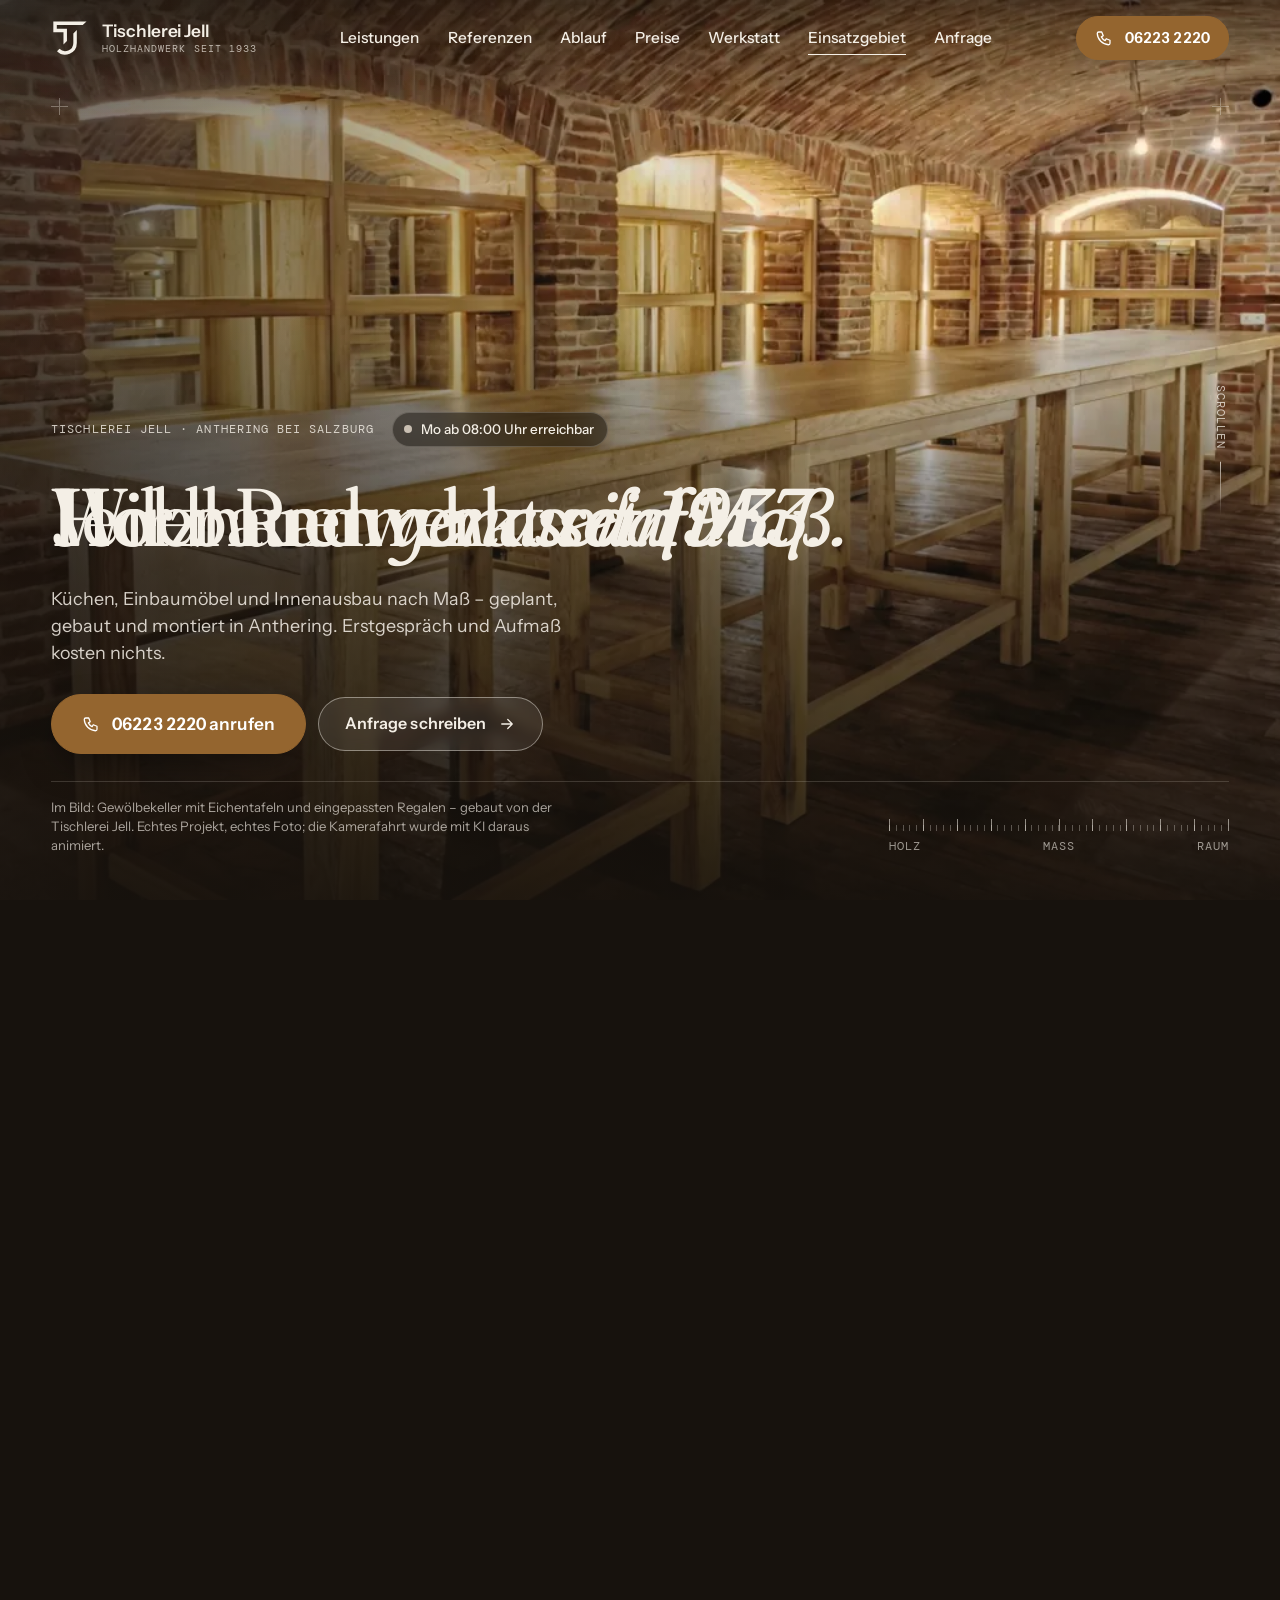
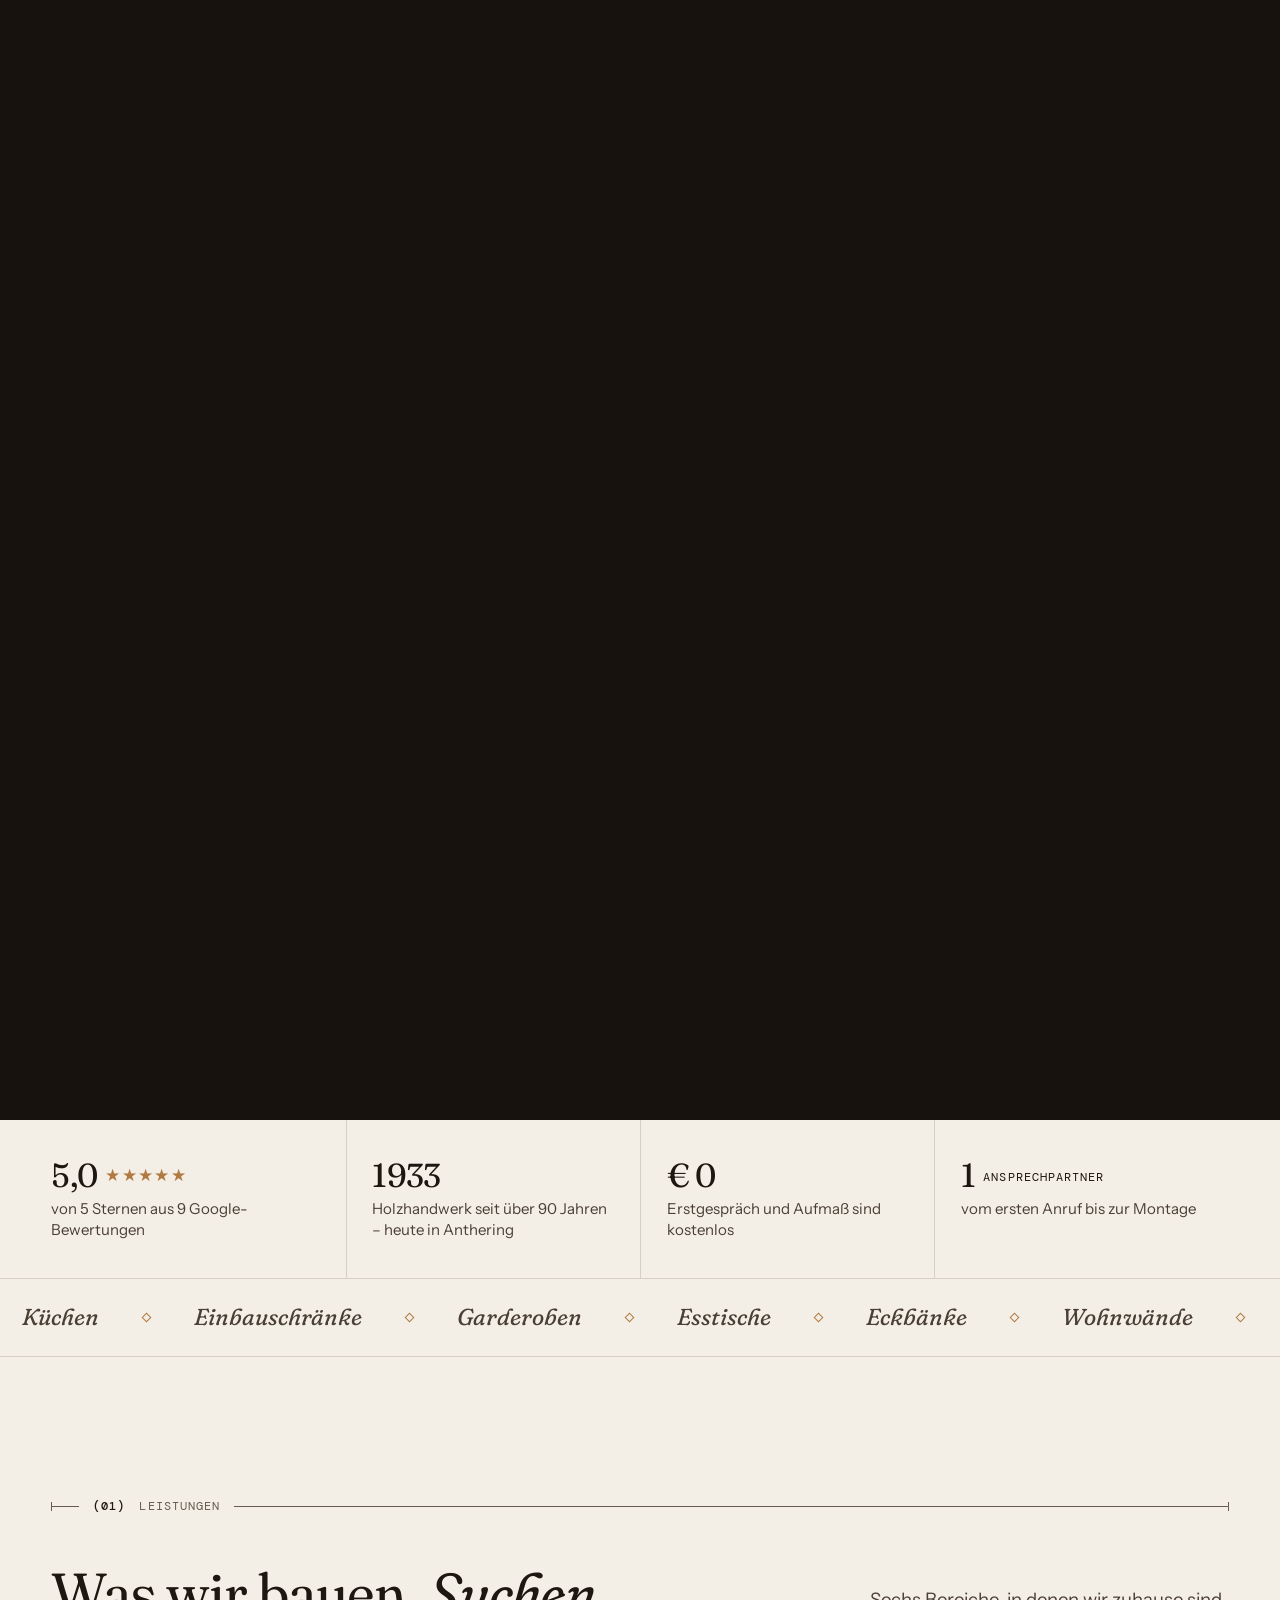
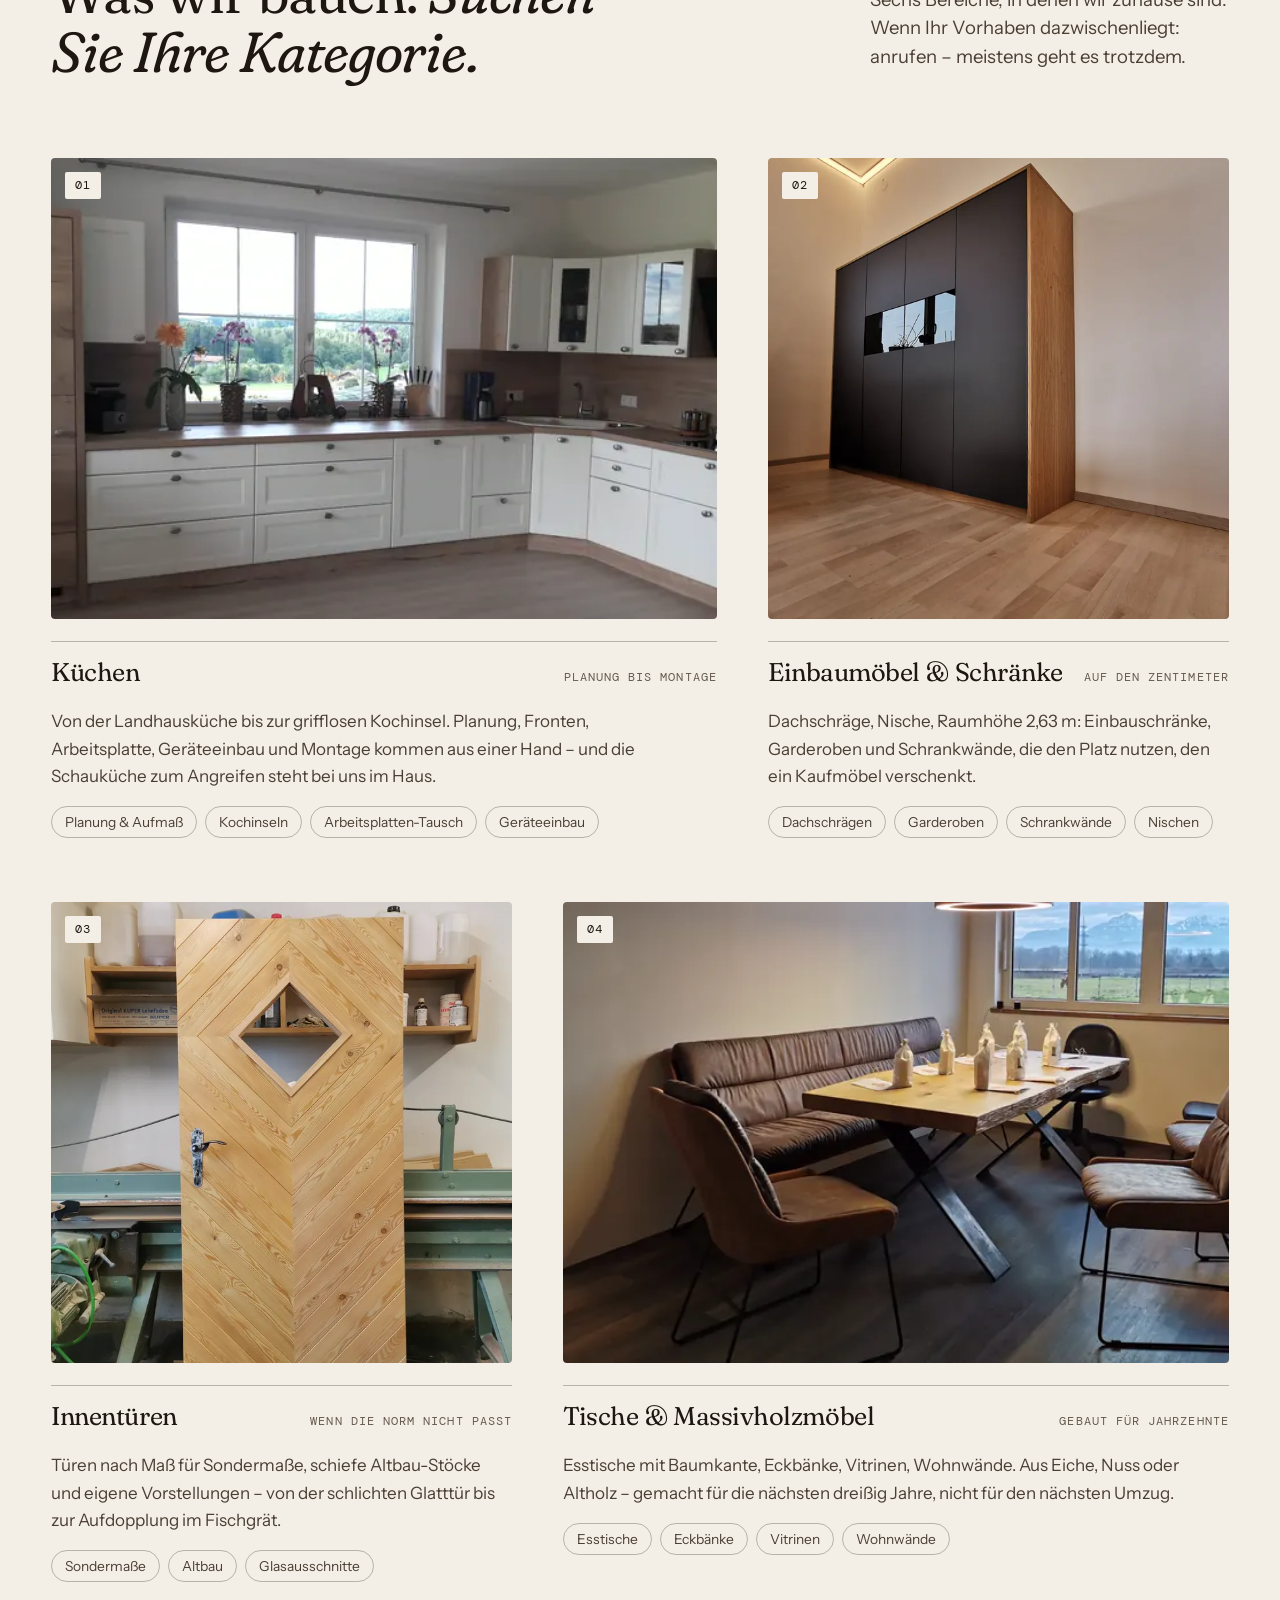
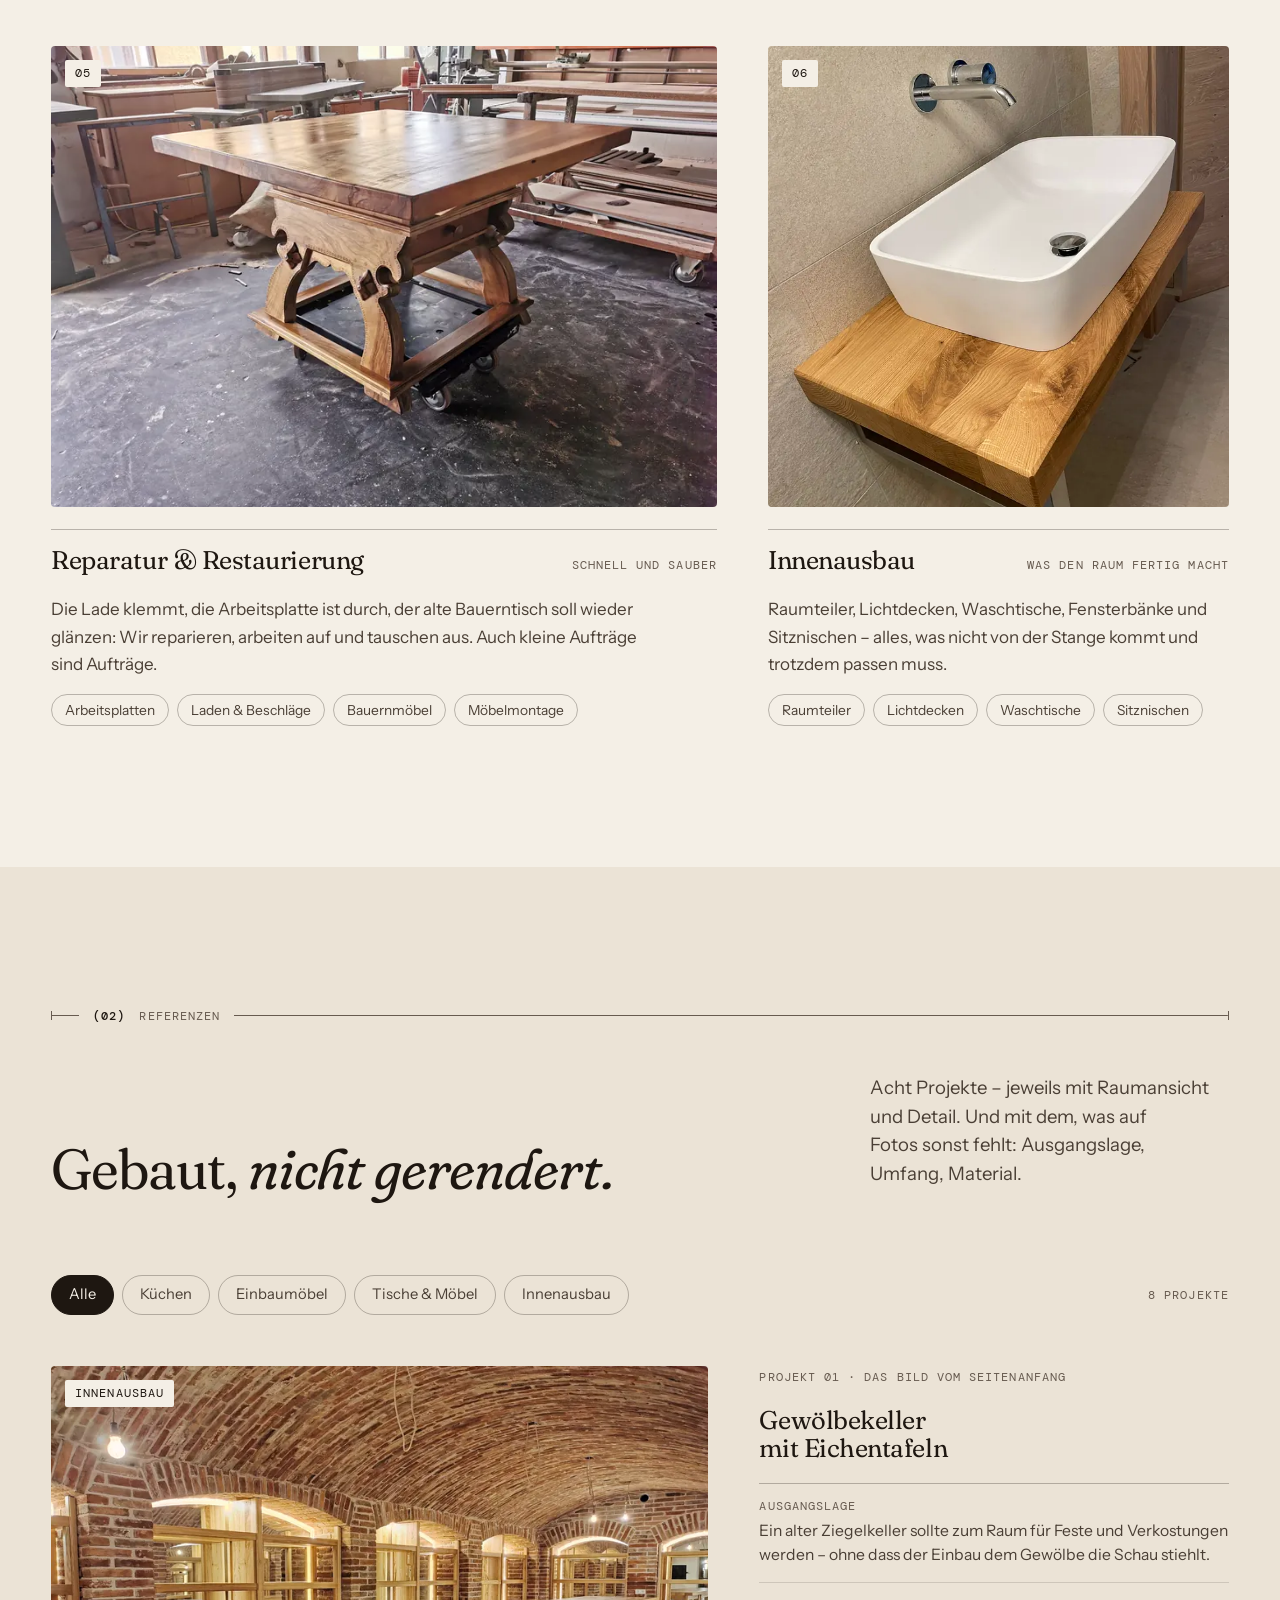
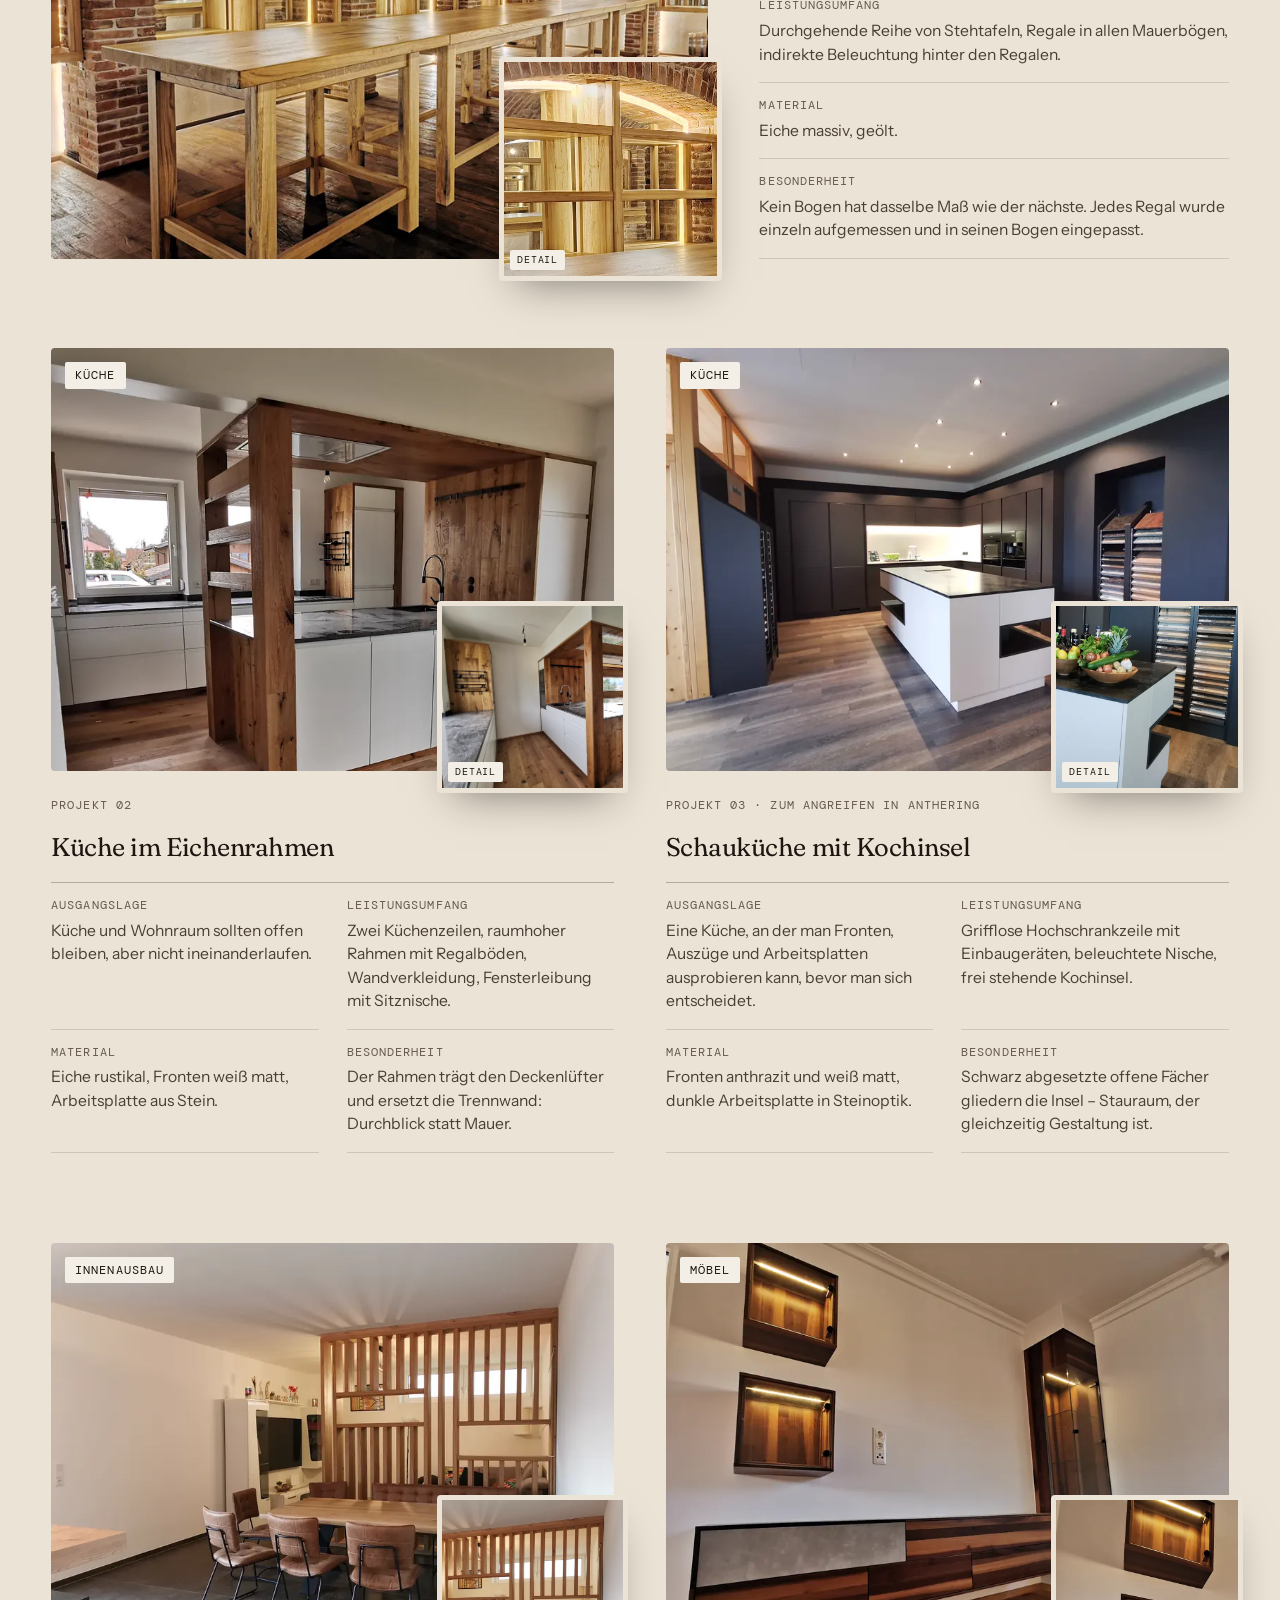
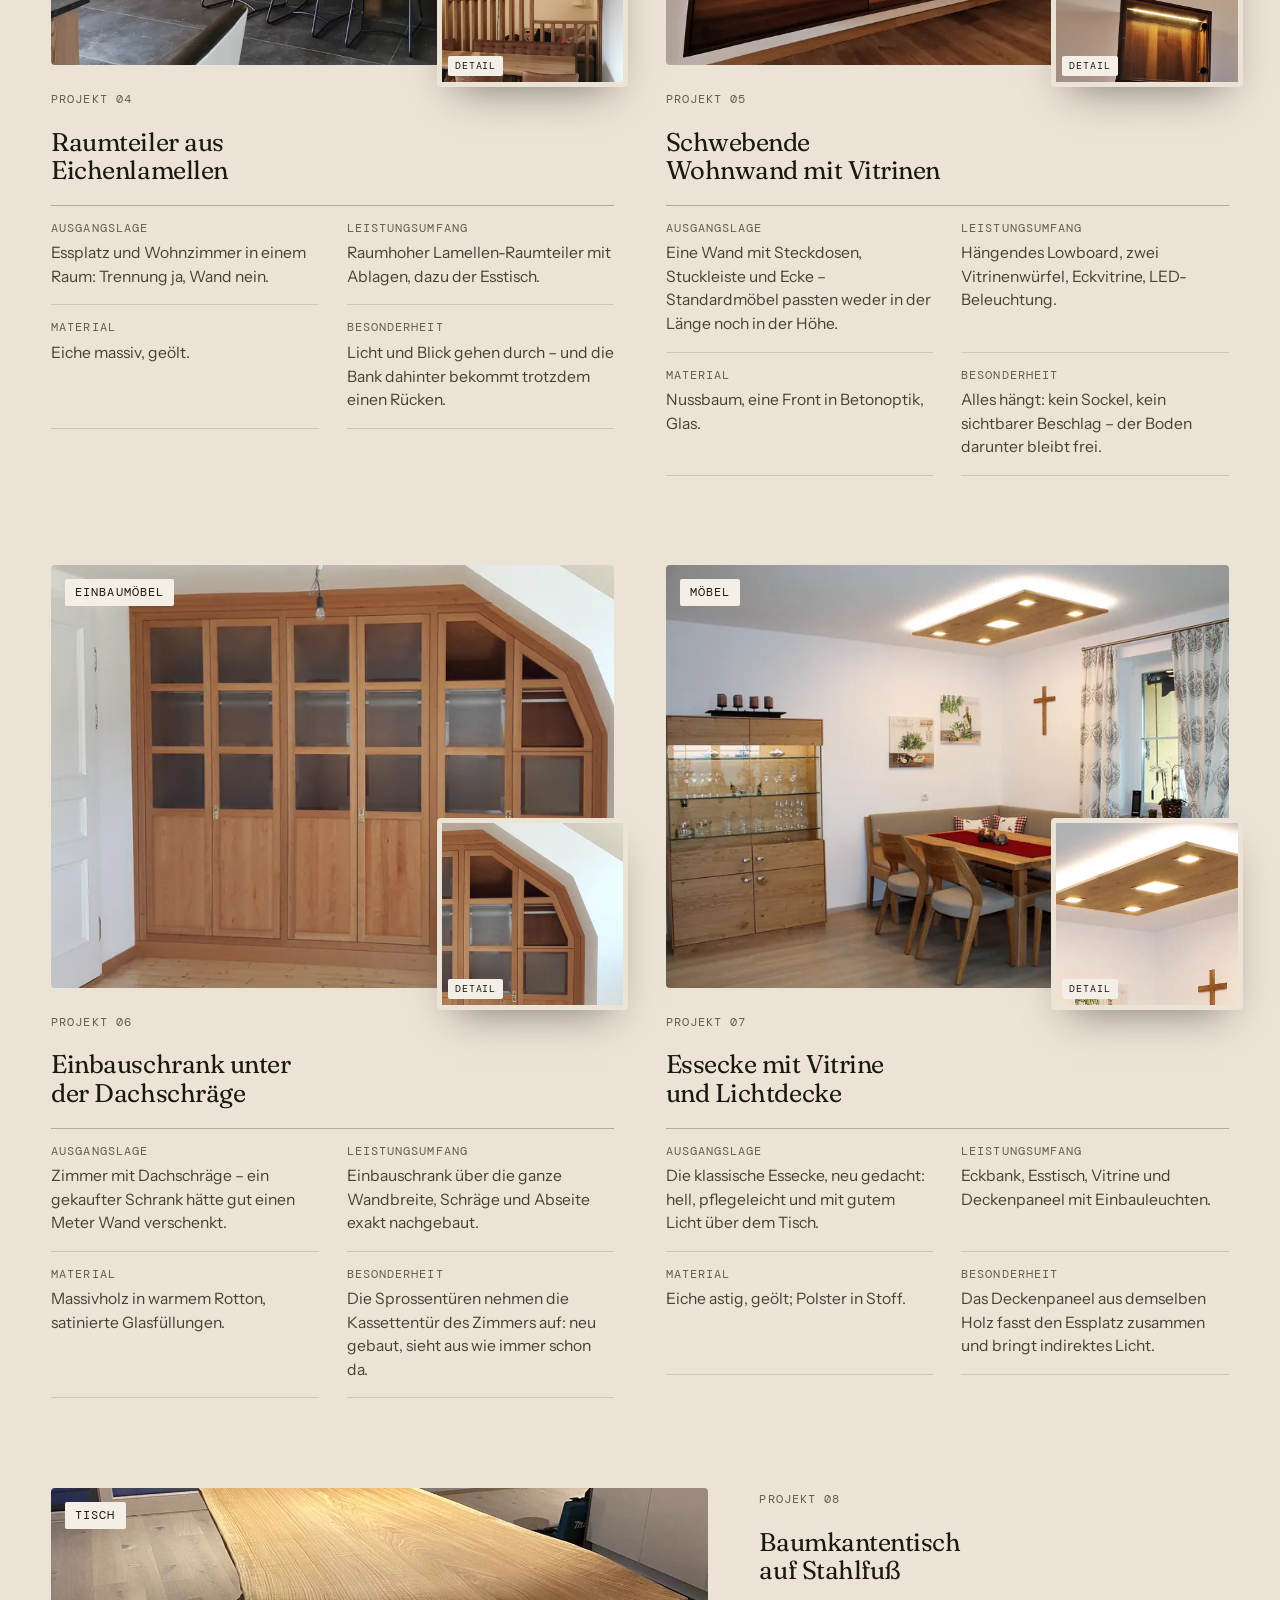
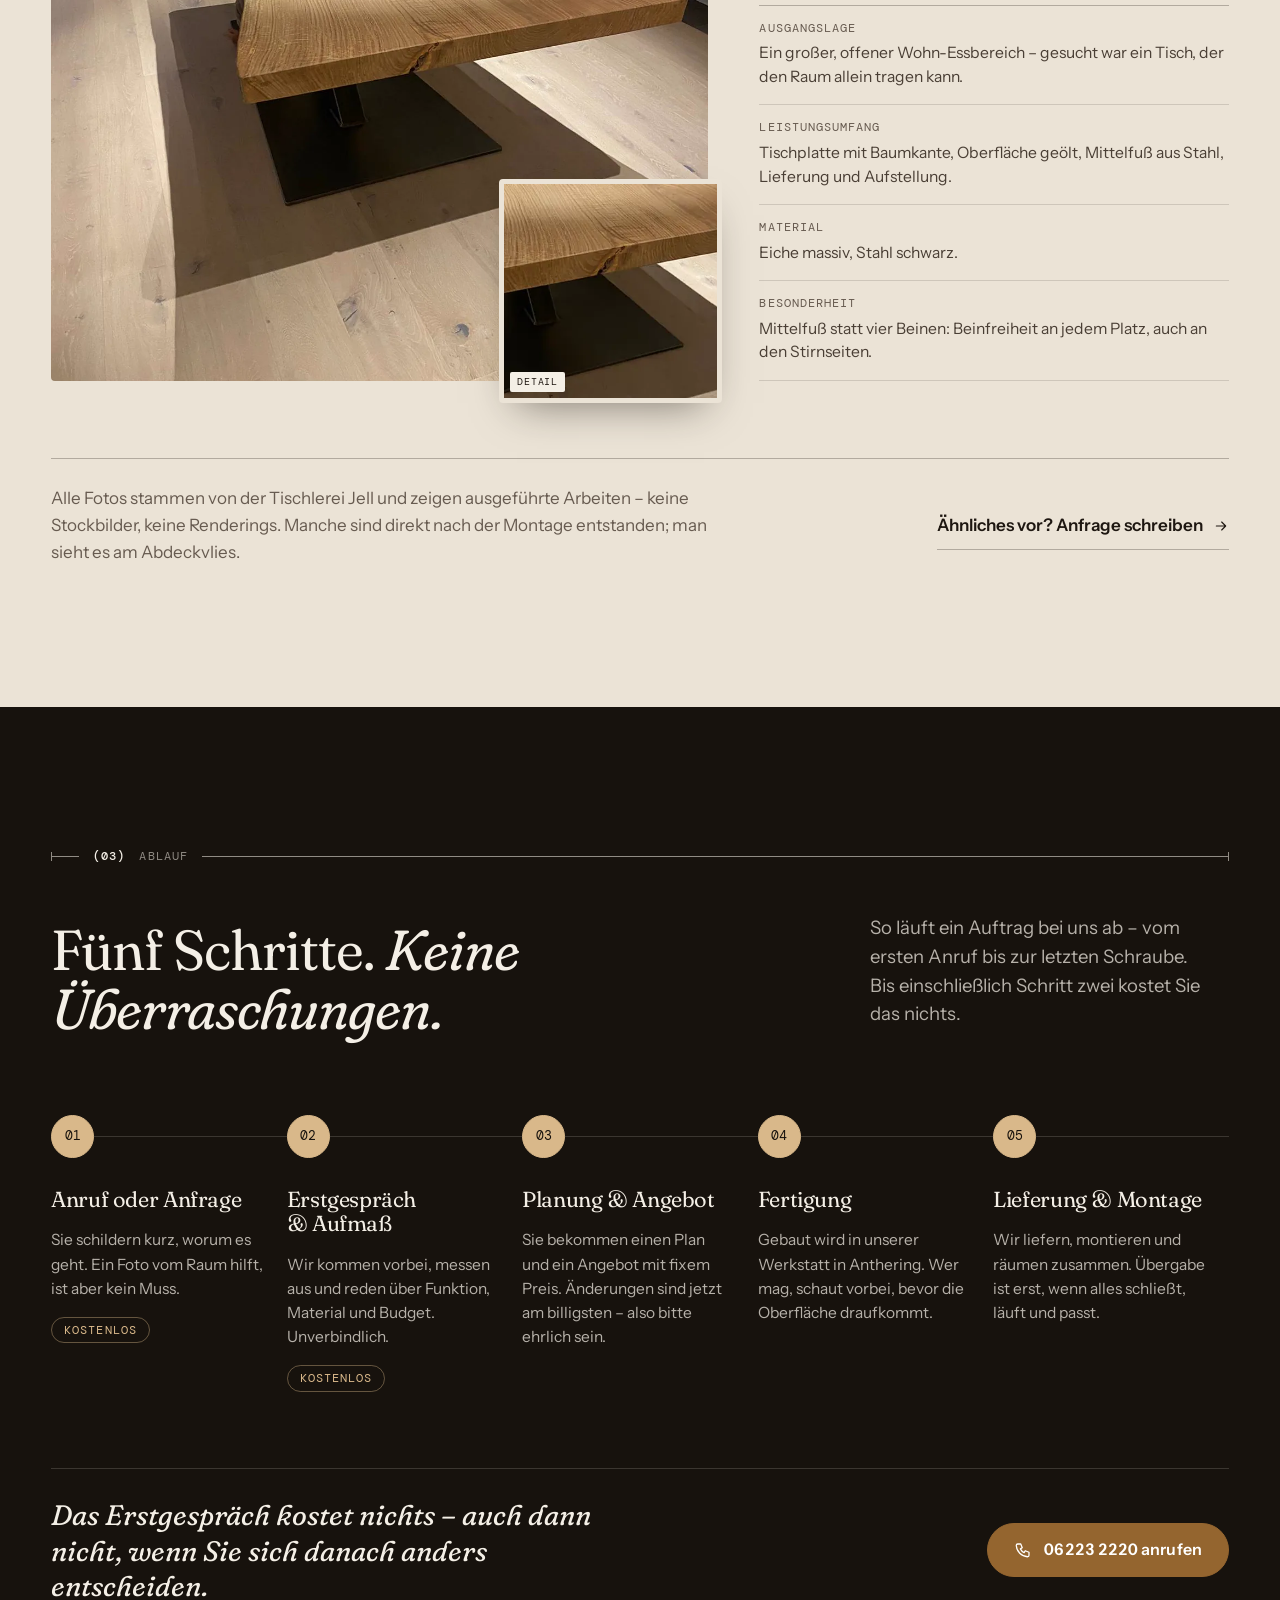
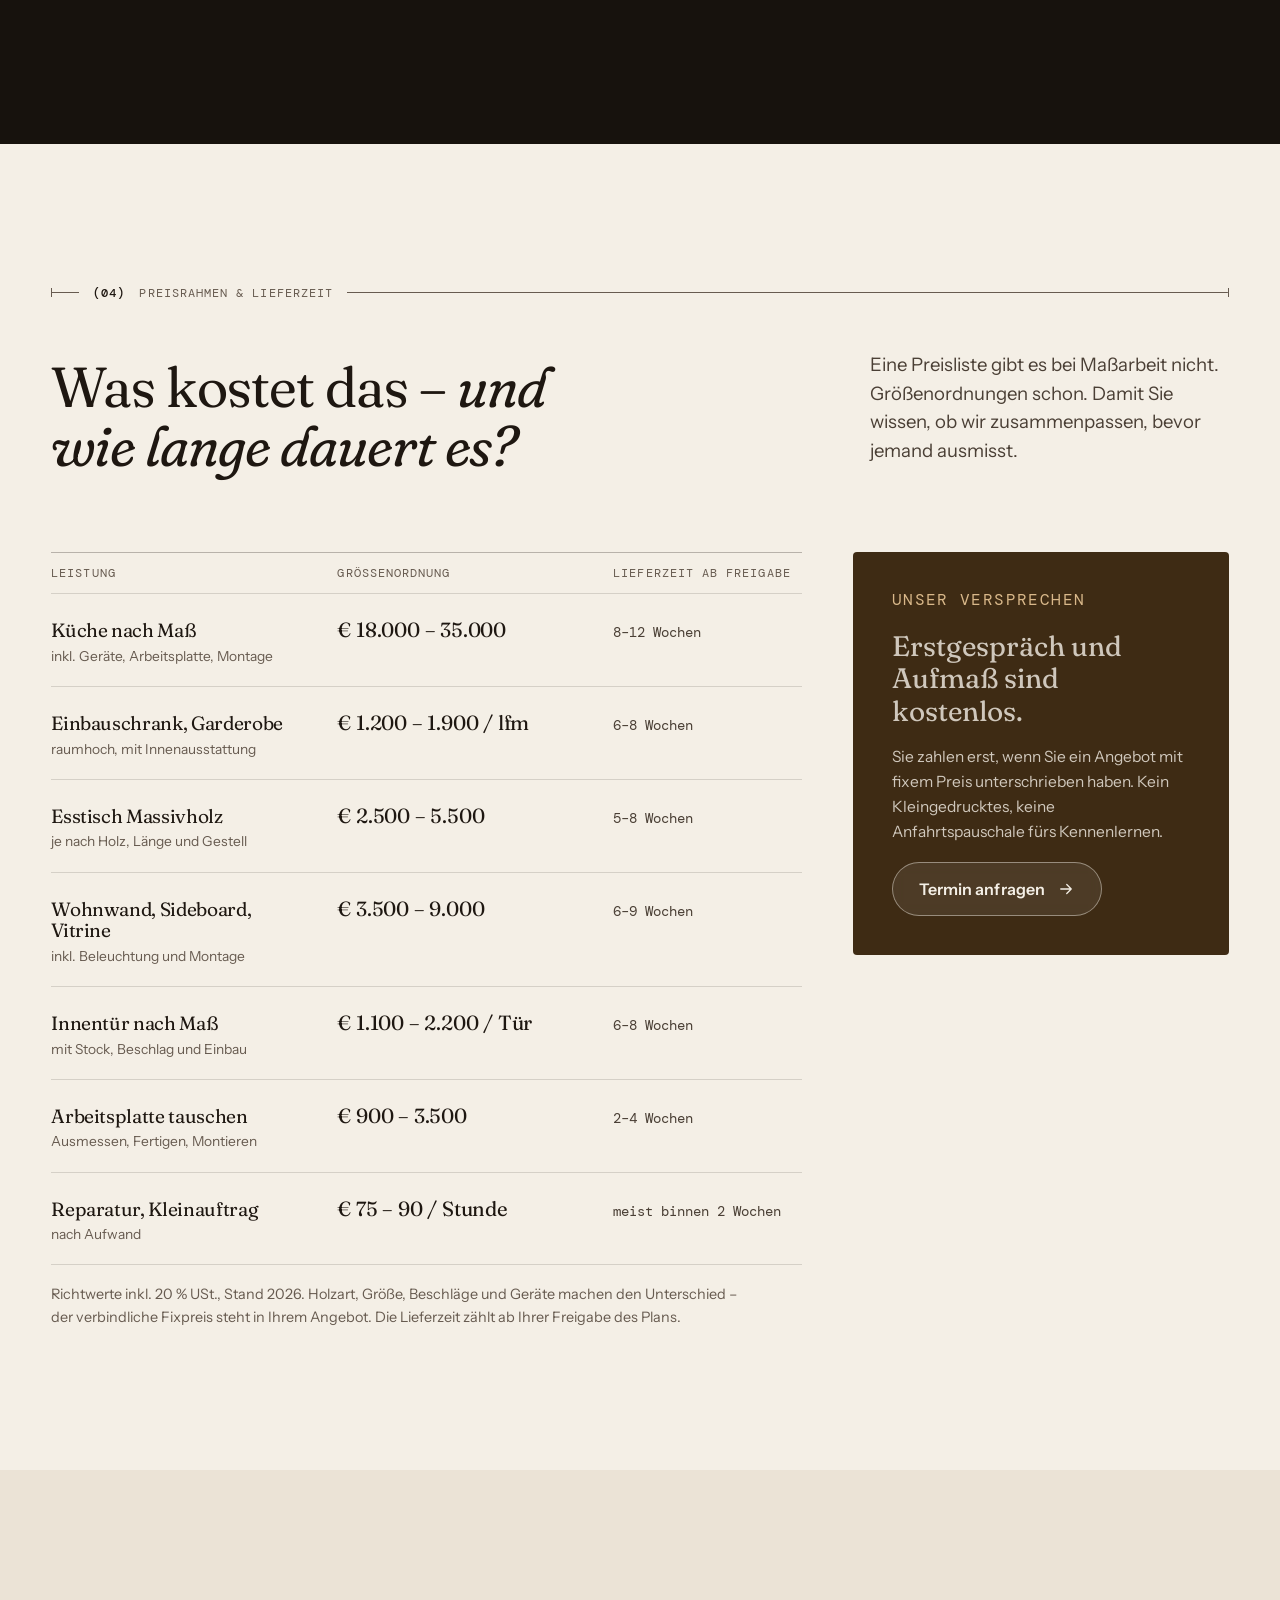
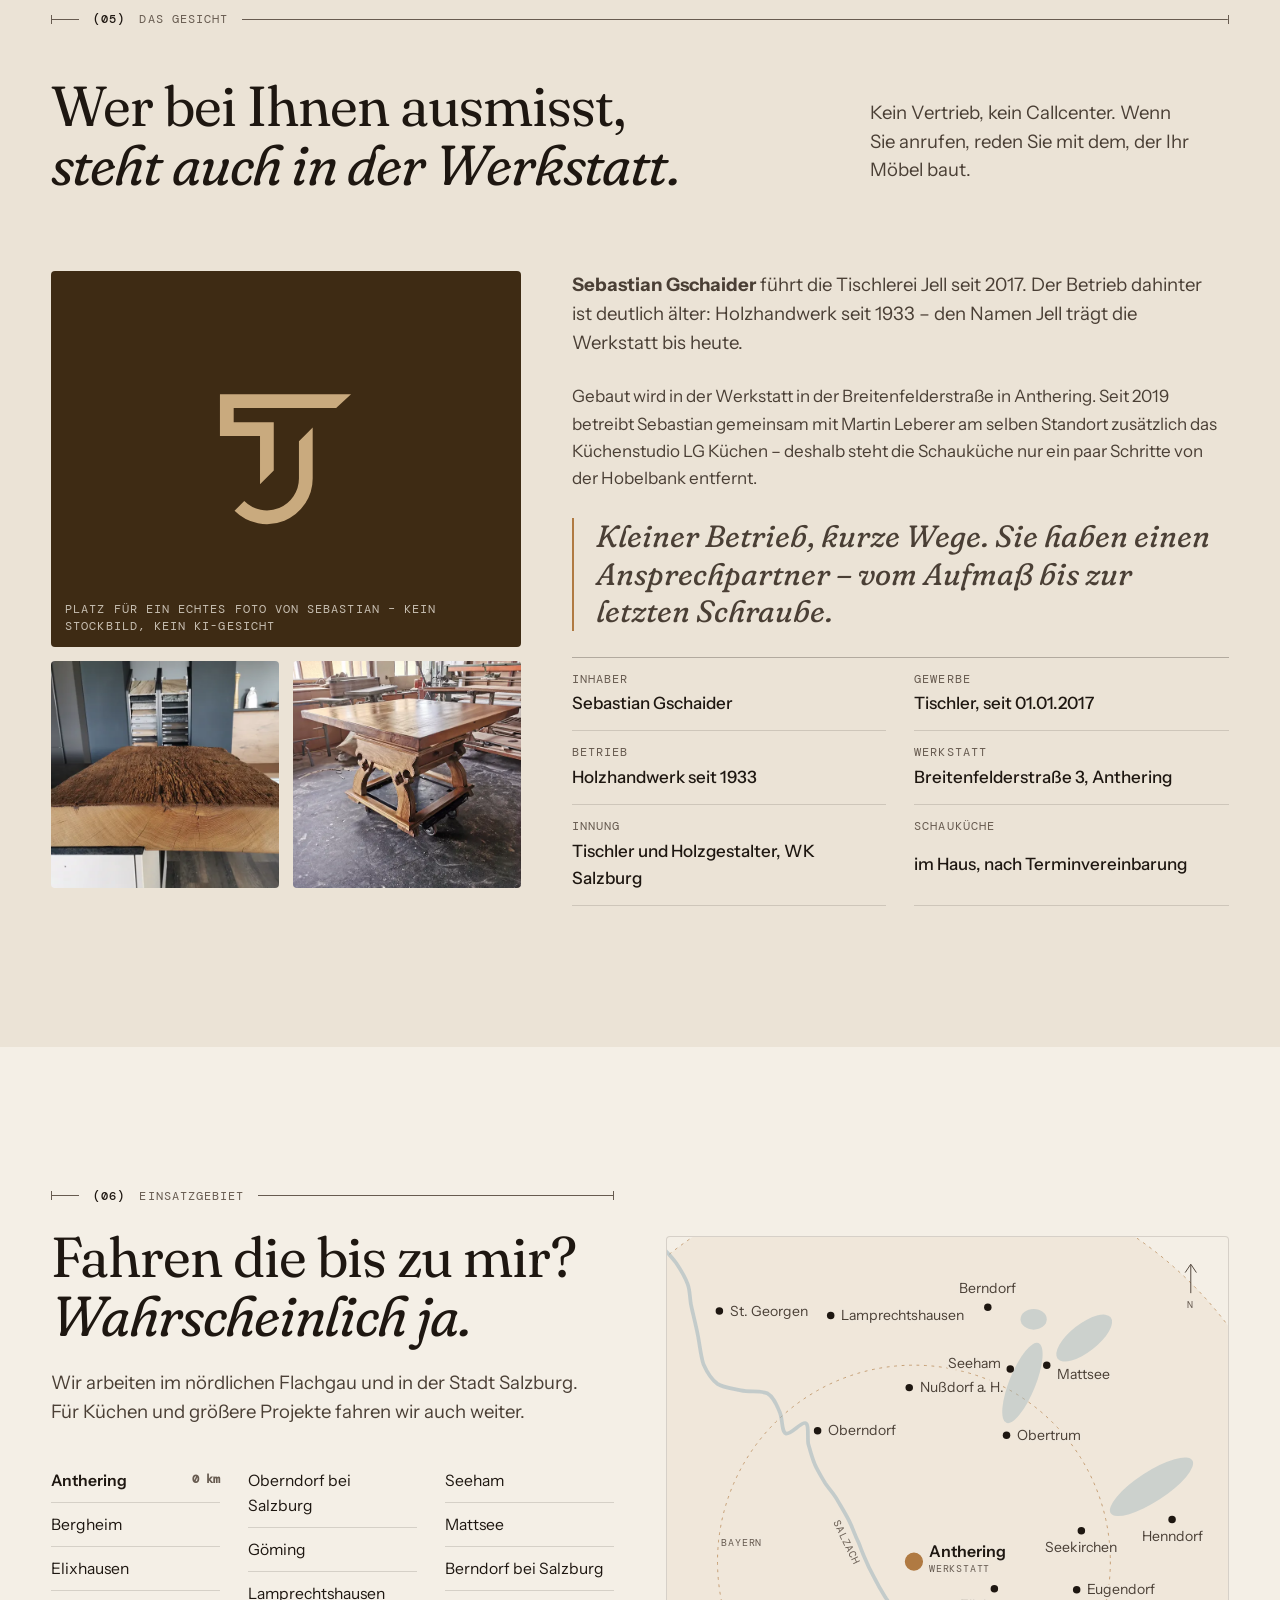
==== index.html @ 91d44cb9 "Tischlerei Jell: Website-Vorschau Statische Seite mit scroll-gesteuerter Kamerafahrt im Hero (Canvas" ====
<!DOCTYPE html>
<html lang="de-AT">
<head>
  <meta charset="UTF-8" />
  <meta name="viewport" content="width=device-width, initial-scale=1.0, viewport-fit=cover" />
  <title>Tischlerei Jell Anthering · Küchen, Einbaumöbel, Innenausbau</title>
  <meta name="description" content="Tischlerei Jell in Anthering bei Salzburg: Küchen, Einbaumöbel, Innentüren und Innenausbau nach Maß. Holzhandwerk seit 1933. Tel. 06223 2220." />
  <meta name="theme-color" content="#17120D" />
  <!-- Vorschau: fuer Suchmaschinen gesperrt. Zum Livegang diese Zeile entfernen. -->
  <meta name="robots" content="noindex, nofollow" />
  <meta name="format-detection" content="telephone=no" />
  <meta property="og:type" content="website" />
  <meta property="og:locale" content="de_AT" />
  <meta property="og:title" content="Tischlerei Jell · Holzhandwerk seit 1933" />
  <meta property="og:description" content="Küchen, Einbaumöbel und Innenausbau nach Maß – geplant, gebaut und montiert in Anthering bei Salzburg." />
  <meta property="og:image" content="assets/img/hero-keller.webp" />
  <link rel="icon" type="image/svg+xml" href="assets/logo/tj-mark.svg" />
  <link rel="icon" type="image/png" sizes="64x64" href="assets/logo/favicon-64.png" />

  <!-- Schriften lokal eingebunden – keine Anfragen an Dritte -->
  <link rel="preload" href="assets/fonts/fraunces-latin-full-normal.woff2" as="font" type="font/woff2" crossorigin />
  <link rel="preload" href="assets/fonts/instrument-sans-latin-wght-normal.woff2" as="font" type="font/woff2" crossorigin />
  <link rel="stylesheet" href="assets/css/fonts.css" />
  <link rel="preload" as="image" href="assets/img/hero-keller-portrait.webp" media="(max-width: 820px) and (orientation: portrait)" />
  <link rel="preload" as="image" href="assets/img/hero-keller.webp" imagesrcset="assets/img/hero-keller-sm.webp 960w, assets/img/hero-keller.webp 1920w" imagesizes="100vw" media="(min-width: 821px), (orientation: landscape)" />
  <link rel="stylesheet" href="assets/css/styles.css" />
  <script>document.documentElement.className += " js";</script>

  <script type="application/ld+json">
  {
    "@context": "https://schema.org",
    "@type": "HomeAndConstructionBusiness",
    "additionalType": "https://www.wikidata.org/wiki/Q208479",
    "name": "Tischlerei Jell – Sebastian Gschaider",
    "slogan": "Holzhandwerk seit 1933",
    "description": "Bau- und Möbeltischlerei in Anthering bei Salzburg: Küchen, Einbaumöbel, Innentüren, Massivholztische, Innenausbau, Reparatur und Restaurierung.",
    "image": "assets/img/hero-keller.webp",
    "logo": "assets/logo/tj-logo-full.png",
    "telephone": "+4362232220",
    "email": "gschaider.sebastian@gmx.at",
    "vatID": "ATU71683234",
    "foundingDate": "1933",
    "priceRange": "€€–€€€",
    "address": {
      "@type": "PostalAddress",
      "streetAddress": "Breitenfelderstraße 3",
      "postalCode": "5102",
      "addressLocality": "Anthering",
      "addressRegion": "Salzburg",
      "addressCountry": "AT"
    },
    "geo": { "@type": "GeoCoordinates", "latitude": 47.8792964, "longitude": 13.00876 },
    "openingHoursSpecification": [
      { "@type": "OpeningHoursSpecification", "dayOfWeek": ["Monday", "Tuesday", "Wednesday", "Thursday"], "opens": "08:00", "closes": "12:00" },
      { "@type": "OpeningHoursSpecification", "dayOfWeek": ["Monday", "Tuesday", "Wednesday", "Thursday"], "opens": "13:00", "closes": "17:00" },
      { "@type": "OpeningHoursSpecification", "dayOfWeek": "Friday", "opens": "08:00", "closes": "12:00" }
    ],
    "areaServed": ["Anthering", "Bergheim", "Elixhausen", "Hallwang", "Salzburg", "Nußdorf am Haunsberg", "Oberndorf bei Salzburg", "Göming", "Lamprechtshausen", "Bürmoos", "St. Georgen bei Salzburg", "Obertrum am See", "Seeham", "Mattsee", "Berndorf bei Salzburg", "Seekirchen am Wallersee", "Eugendorf", "Henndorf am Wallersee", "Wals-Siezenheim"],
    "hasMap": "https://www.google.com/maps/search/?api=1&query=Tischlerei+Jell+Breitenfelderstra%C3%9Fe+3+5102+Anthering"
  }
  </script>
</head>
<body>
  <a class="skip" href="#leistungen">Zum Inhalt springen</a>

  <!-- Icon-Sprite -->
  <svg width="0" height="0" style="position:absolute" aria-hidden="true" focusable="false">
    <symbol id="i-phone" viewBox="0 0 24 24" fill="none" stroke="currentColor" stroke-width="1.7" stroke-linecap="round" stroke-linejoin="round"><path d="M5 4h4l2 5-2.5 1.5a11 11 0 0 0 5 5L15 13l5 2v4a2 2 0 0 1-2 2A16 16 0 0 1 3 6a2 2 0 0 1 2-2Z"/></symbol>
    <symbol id="i-arrow" viewBox="0 0 24 24" fill="none" stroke="currentColor" stroke-width="1.7" stroke-linecap="round" stroke-linejoin="round"><path d="M5 12h14M13 6l6 6-6 6"/></symbol>
    <symbol id="i-mail" viewBox="0 0 24 24" fill="none" stroke="currentColor" stroke-width="1.7" stroke-linecap="round" stroke-linejoin="round"><rect x="3" y="5" width="18" height="14" rx="2"/><path d="m3 7 9 6 9-6"/></symbol>
    <symbol id="i-upload" viewBox="0 0 24 24" fill="none" stroke="currentColor" stroke-width="1.6" stroke-linecap="round" stroke-linejoin="round"><rect x="3" y="4" width="18" height="16" rx="2"/><circle cx="8.5" cy="9.5" r="1.6"/><path d="m21 15-4.5-4.5L7 20"/></symbol>
    <symbol id="i-pin" viewBox="0 0 24 24" fill="none" stroke="currentColor" stroke-width="1.7" stroke-linecap="round" stroke-linejoin="round"><path d="M12 21s7-6.2 7-11a7 7 0 1 0-14 0c0 4.800 7 11 7 11Z"/><circle cx="12" cy="10" r="2.5"/></symbol>
    <symbol id="tj" viewBox="0 0 524 524"><path d="M32 36H490L438 84H80V134H220V302L172 350V182H32Z"/><path d="M356 152V330A160 160 0 0 1 83 443L117 409A112 112 0 0 0 308 330V200Z"/></symbol>
  </svg>

  <!-- ========== Navigation + Sofortkontakt ========== -->
  <header class="nav" id="top">
    <div class="wrap nav__in">
      <a class="brand" href="#hero" aria-label="Tischlerei Jell – zum Seitenanfang">
        <svg aria-hidden="true"><use href="#tj" /></svg>
        <span class="brand__txt">
          <span class="brand__name">Tischlerei Jell</span>
          <span class="brand__tag">Holzhandwerk seit 1933</span>
        </span>
      </a>
      <nav class="nav__links" id="hauptmenue" aria-label="Hauptmenü">
        <a href="#leistungen">Leistungen</a>
        <a href="#referenzen">Referenzen</a>
        <a href="#ablauf">Ablauf</a>
        <a href="#preise">Preise</a>
        <a href="#werkstatt">Werkstatt</a>
        <a href="#gebiet">Einsatzgebiet</a>
        <a href="#anfrage">Anfrage</a>
      </nav>
      <div class="nav__cta">
        <a class="btn btn--call btn--sm" href="tel:+4362232220" aria-label="Tischlerei Jell anrufen: 06223 2220">
          <svg aria-hidden="true"><use href="#i-phone" /></svg><span class="num">06223 2220</span>
        </a>
        <button class="nav__toggle" type="button" aria-expanded="false" aria-controls="hauptmenue" aria-label="Menü öffnen"><span></span></button>
      </div>
    </div>
  </header>

  <main>
    <!-- ========== HERO · die Kamerafahrt (Scroll-Scrub) ========== -->
    <section class="hero" id="hero" aria-label="Tischlerei Jell – Holzhandwerk seit 1933">
      <div class="hero__sticky">
        <picture>
          <source media="(max-width: 820px) and (orientation: portrait)" srcset="assets/img/hero-keller-portrait.webp" width="800" height="900" />
          <img class="hero__poster" src="assets/img/hero-keller.webp" srcset="assets/img/hero-keller-sm.webp 960w, assets/img/hero-keller.webp 1920w" sizes="100vw" width="1920" height="1080" alt="Gewölbekeller aus Ziegel mit langen Eichentafeln und beleuchteten, in die Mauerbögen eingepassten Regalen – ein Projekt der Tischlerei Jell" fetchpriority="high" />
        </picture>
        <canvas aria-hidden="true"></canvas>
        <div class="hero__shade"></div>
        <div class="hero__grid" aria-hidden="true"><i></i><i></i></div>

        <div class="hero__body wrap">
          <div class="hero__eyebrow">
            <span class="mono">Tischlerei Jell · Anthering bei Salzburg</span>
            <span class="status" data-status><i></i><span data-status-text>Mo–Do 8–12 · 13–17 Uhr, Fr 8–12 Uhr</span></span>
          </div>

          <div class="hero__lines">
            <h1 class="reveal-line" data-in="0" data-out="0.31"><span class="vh">Tischlerei Jell in Anthering bei Salzburg: </span>Holzhandwerk <em>seit 1933.</em></h1>
            <p class="display reveal-line" data-in="0.33" data-out="0.65">Jeder Raum hat <em>sein Maß.</em></p>
            <p class="display reveal-line" data-in="0.67" data-out="1">Wir bauen <em>genau dafür.</em></p>
          </div>

          <p class="hero__sub">Küchen, Einbaumöbel und Innenausbau nach Maß – geplant, gebaut und montiert in Anthering. Erstgespräch und Aufmaß kosten nichts.</p>

          <!-- 1 · Sofortkontakt: ohne Scrollen sichtbar, am Handy ein Tipp -->
          <div class="hero__cta">
            <a class="btn btn--call" href="tel:+4362232220">
              <svg aria-hidden="true"><use href="#i-phone" /></svg><span><span class="num">06223 2220</span> anrufen</span>
            </a>
            <a class="btn btn--ghost-light" href="#anfrage">Anfrage schreiben <svg aria-hidden="true"><use href="#i-arrow" /></svg></a>
          </div>

          <div class="hero__foot">
            <p class="hero__caption">Im Bild: Gewölbekeller mit Eichentafeln und eingepassten Regalen – gebaut von der Tischlerei Jell. Echtes Projekt, echtes Foto; die Kamerafahrt wurde mit KI daraus animiert.</p>
            <div class="ruler" aria-hidden="true">
              <div class="ruler__bar"><div class="ruler__fill" data-ruler-fill></div></div>
              <div class="ruler__lab mono"><span>Holz</span><span>Maß</span><span>Raum</span></div>
            </div>
          </div>
        </div>
        <div class="scroll-hint mono" aria-hidden="true">Scrollen</div>
      </div>
    </section>

    <!-- ========== Vertrauensleiste ========== -->
    <section class="trust" aria-label="Auf einen Blick">
      <div class="wrap trust__in">
        <div class="trust__item reveal">
          <div class="trust__big">5,0 <span class="stars" aria-hidden="true">★★★★★</span></div>
          <p>von 5 Sternen aus 9&nbsp;Google-Bewertungen</p>
        </div>
        <div class="trust__item reveal" style="--d:.08s">
          <div class="trust__big">1933</div>
          <p>Holzhandwerk seit über 90&nbsp;Jahren – heute in Anthering</p>
        </div>
        <div class="trust__item reveal" style="--d:.16s">
          <div class="trust__big">€ 0</div>
          <p>Erstgespräch und Aufmaß sind kostenlos</p>
        </div>
        <div class="trust__item reveal" style="--d:.24s">
          <div class="trust__big">1 <span class="mono" style="transform:translateY(-.5em)">Ansprechpartner</span></div>
          <p>vom ersten Anruf bis zur Montage</p>
        </div>
      </div>
    </section>

    <div class="marquee" aria-label="Was wir bauen">
      <div class="marquee__track">
        <span>Küchen</span><span>Einbauschränke</span><span>Garderoben</span><span>Esstische</span><span>Eckbänke</span><span>Wohnwände</span><span>Vitrinen</span><span>Innentüren</span><span>Raumteiler</span><span>Waschtische</span><span>Lichtdecken</span><span>Arbeitsplatten</span><span>Restaurierung</span>
      </div>
    </div>

    <!-- ========== 2 · LEISTUNGEN ========== -->
    <section class="sec" id="leistungen">
      <div class="wrap">
        <header class="sec-head">
          <p class="dim mono"><b>(01)</b> Leistungen</p>
          <h2 class="reveal">Was wir bauen. <em>Suchen Sie Ihre Kategorie.</em></h2>
          <p class="lead reveal" style="--d:.1s">Sechs Bereiche, in denen wir zuhause sind. Wenn Ihr Vorhaben dazwischenliegt: anrufen – meistens geht es trotzdem.</p>
        </header>

        <div class="svc-grid">
          <article class="svc svc--wide reveal">
            <div class="svc__img">
              <img src="assets/img/leistung-kueche-sm.webp" srcset="assets/img/leistung-kueche-sm.webp 760w, assets/img/leistung-kueche.webp 1400w" sizes="(max-width: 900px) 100vw, 58vw" width="1400" height="676" alt="Landhausküche in L-Form mit weißen Kassettenfronten, Eichen-Arbeitsplatte und Hochschrank in Eichendekor" loading="lazy" decoding="async" />
              <span class="svc__no mono">01</span>
            </div>
            <div class="svc__head"><h3>Küchen</h3><span class="mono muted">Planung bis Montage</span></div>
            <div class="svc__body">
              <p>Von der Landhausküche bis zur grifflosen Kochinsel. Planung, Fronten, Arbeitsplatte, Geräteeinbau und Montage kommen aus einer Hand – und die Schauküche zum Angreifen steht bei uns im Haus.</p>
              <ul class="chips"><li class="chip">Planung &amp; Aufmaß</li><li class="chip">Kochinseln</li><li class="chip">Arbeitsplatten-Tausch</li><li class="chip">Geräteeinbau</li></ul>
            </div>
          </article>

          <article class="svc reveal" style="--d:.1s">
            <div class="svc__img">
              <img src="assets/img/leistung-einbau-sm.webp" srcset="assets/img/leistung-einbau-sm.webp 700w, assets/img/leistung-einbau.webp 1200w" sizes="(max-width: 900px) 100vw, 40vw" width="1200" height="1400" alt="Raumhoher Einbauschrank mit mattschwarzen Fronten, Glasausschnitt und Seitenwange aus Eiche, darüber indirekte Deckenbeleuchtung" loading="lazy" decoding="async" />
              <span class="svc__no mono">02</span>
            </div>
            <div class="svc__head"><h3>Einbaumöbel &amp; Schränke</h3><span class="mono muted">Auf den Zentimeter</span></div>
            <div class="svc__body">
              <p>Dachschräge, Nische, Raumhöhe 2,63&nbsp;m: Einbauschränke, Garderoben und Schrankwände, die den Platz nutzen, den ein Kaufmöbel verschenkt.</p>
              <ul class="chips"><li class="chip">Dachschrägen</li><li class="chip">Garderoben</li><li class="chip">Schrankwände</li><li class="chip">Nischen</li></ul>
            </div>
          </article>

          <article class="svc reveal">
            <div class="svc__img">
              <img src="assets/img/leistung-tueren-sm.webp" srcset="assets/img/leistung-tueren-sm.webp 700w, assets/img/leistung-tueren.webp 1200w" sizes="(max-width: 900px) 100vw, 40vw" width="1200" height="1500" alt="Massivholztür mit Fischgrät-Aufdopplung und rautenförmigem Glasausschnitt, fotografiert in der Werkstatt" loading="lazy" decoding="async" />
              <span class="svc__no mono">03</span>
            </div>
            <div class="svc__head"><h3>Innentüren</h3><span class="mono muted">Wenn die Norm nicht passt</span></div>
            <div class="svc__body">
              <p>Türen nach Maß für Sondermaße, schiefe Altbau-Stöcke und eigene Vorstellungen – von der schlichten Glatttür bis zur Aufdopplung im Fischgrät.</p>
              <ul class="chips"><li class="chip">Sondermaße</li><li class="chip">Altbau</li><li class="chip">Glasausschnitte</li></ul>
            </div>
          </article>

          <article class="svc svc--wide reveal" style="--d:.1s">
            <div class="svc__img">
              <img src="assets/img/leistung-tische-sm.webp" srcset="assets/img/leistung-tische-sm.webp 760w, assets/img/leistung-tische.webp 1400w" sizes="(max-width: 900px) 100vw, 58vw" width="1400" height="740" alt="Esstisch aus massiver Eiche mit gebrochener Kante auf schwarzem Stahlkreuz, dazu Lederbank und Stühle, im Fenster die Berge" loading="lazy" decoding="async" />
              <span class="svc__no mono">04</span>
            </div>
            <div class="svc__head"><h3>Tische &amp; Massivholzmöbel</h3><span class="mono muted">Gebaut für Jahrzehnte</span></div>
            <div class="svc__body">
              <p>Esstische mit Baumkante, Eckbänke, Vitrinen, Wohnwände. Aus Eiche, Nuss oder Altholz – gemacht für die nächsten dreißig Jahre, nicht für den nächsten Umzug.</p>
              <ul class="chips"><li class="chip">Esstische</li><li class="chip">Eckbänke</li><li class="chip">Vitrinen</li><li class="chip">Wohnwände</li></ul>
            </div>
          </article>

          <article class="svc svc--wide reveal">
            <div class="svc__img">
              <img src="assets/img/leistung-reparatur-sm.webp" srcset="assets/img/leistung-reparatur-sm.webp 760w, assets/img/leistung-reparatur.webp 1400w" sizes="(max-width: 900px) 100vw, 58vw" width="1400" height="1050" alt="Bauerntisch mit geschweiftem Fußgestell auf dem Rollwagen in der Werkstatt, die Tischplatte frisch geölt" loading="lazy" decoding="async" />
              <span class="svc__no mono">05</span>
            </div>
            <div class="svc__head"><h3>Reparatur &amp; Restaurierung</h3><span class="mono muted">Schnell und sauber</span></div>
            <div class="svc__body">
              <p>Die Lade klemmt, die Arbeitsplatte ist durch, der alte Bauerntisch soll wieder glänzen: Wir reparieren, arbeiten auf und tauschen aus. Auch kleine Aufträge sind Aufträge.</p>
              <ul class="chips"><li class="chip">Arbeitsplatten</li><li class="chip">Laden &amp; Beschläge</li><li class="chip">Bauernmöbel</li><li class="chip">Möbelmontage</li></ul>
            </div>
          </article>

          <article class="svc reveal" style="--d:.1s">
            <div class="svc__img">
              <img src="assets/img/leistung-innenausbau-sm.webp" srcset="assets/img/leistung-innenausbau-sm.webp 700w, assets/img/leistung-innenausbau.webp 1100w" sizes="(max-width: 900px) 100vw, 40vw" width="1100" height="1376" alt="Waschtischplatte aus massiver Eiche mit Aufsatzbecken und Wandarmatur" loading="lazy" decoding="async" />
              <span class="svc__no mono">06</span>
            </div>
            <div class="svc__head"><h3>Innenausbau</h3><span class="mono muted">Was den Raum fertig macht</span></div>
            <div class="svc__body">
              <p>Raumteiler, Lichtdecken, Waschtische, Fensterbänke und Sitznischen – alles, was nicht von der Stange kommt und trotzdem passen muss.</p>
              <ul class="chips"><li class="chip">Raumteiler</li><li class="chip">Lichtdecken</li><li class="chip">Waschtische</li><li class="chip">Sitznischen</li></ul>
            </div>
          </article>
        </div>
      </div>
    </section>

    <!-- ========== 3 · REFERENZEN mit Kontext ==========
         Fotos: Tischlerei Jell. -->
    <section class="sec sec--tint" id="referenzen">
      <div class="wrap">
        <header class="sec-head">
          <p class="dim mono"><b>(02)</b> Referenzen</p>
          <h2 class="reveal">Gebaut, <em>nicht gerendert.</em></h2>
          <p class="lead reveal" style="--d:.1s">Acht Projekte – jeweils mit Raumansicht und Detail. Und mit dem, was auf Fotos sonst fehlt: Ausgangslage, Umfang, Material.</p>
        </header>

        <div class="ref-tools">
          <div class="chips" role="group" aria-label="Referenzen filtern">
            <button class="chip" type="button" data-filter="alle" aria-pressed="true">Alle</button>
            <button class="chip" type="button" data-filter="kueche" aria-pressed="false">Küchen</button>
            <button class="chip" type="button" data-filter="einbau" aria-pressed="false">Einbaumöbel</button>
            <button class="chip" type="button" data-filter="moebel" aria-pressed="false">Tische &amp; Möbel</button>
            <button class="chip" type="button" data-filter="innenausbau" aria-pressed="false">Innenausbau</button>
          </div>
          <p class="mono muted" data-ref-count aria-live="polite">8 Projekte</p>
        </div>

        <div class="ref-grid">

          <!-- R1 -->
          <article class="ref ref--feature reveal" data-cat="innenausbau moebel">
            <figure class="ref__media" data-gallery='[{"src":"assets/img/ref-keller-raum.webp","sm":"assets/img/ref-keller-raum-sm.webp","alt":"Gewölbekeller aus Ziegel mit langer Reihe von Stehtafeln aus Eiche","label":"Raum"},{"src":"assets/img/ref-keller-detail.webp","sm":"assets/img/ref-keller-detail-sm.webp","alt":"Detail: hinterleuchtete Eichenregale, in die Mauerbögen eingepasst","label":"Detail"}]'>
              <div class="ref__main"><img src="assets/img/ref-keller-raum-sm.webp" srcset="assets/img/ref-keller-raum-sm.webp 800w, assets/img/ref-keller-raum.webp 1600w" sizes="(max-width: 900px) 100vw, 56vw" width="1600" height="1200" alt="Gewölbekeller aus Ziegel mit langer Reihe von Stehtafeln aus Eiche" loading="lazy" decoding="async" /></div>
              <span class="ref__tag mono">Innenausbau</span>
              <button class="ref__detail" type="button" aria-label="Ansicht wechseln: Detail"><img src="assets/img/ref-keller-detail-sm.webp" width="560" height="420" alt="" loading="lazy" decoding="async" /><span class="mono">Detail</span></button>
            </figure>
            <div class="ref__txt">
              <p class="mono muted">Projekt 01 · das Bild vom Seitenanfang</p>
              <h3>Gewölbekeller mit Eichentafeln</h3>
              <dl class="facts">
                <div><dt class="mono">Ausgangslage</dt><dd>Ein alter Ziegelkeller sollte zum Raum für Feste und Verkostungen werden – ohne dass der Einbau dem Gewölbe die Schau stiehlt.</dd></div>
                <div><dt class="mono">Leistungsumfang</dt><dd>Durchgehende Reihe von Stehtafeln, Regale in allen Mauerbögen, indirekte Beleuchtung hinter den Regalen.</dd></div>
                <div><dt class="mono">Material</dt><dd>Eiche massiv, geölt.</dd></div>
                <div><dt class="mono">Besonderheit</dt><dd>Kein Bogen hat dasselbe Maß wie der nächste. Jedes Regal wurde einzeln aufgemessen und in seinen Bogen eingepasst.</dd></div>
              </dl>
            </div>
          </article>

          <!-- R2 -->
          <article class="ref reveal" data-cat="kueche innenausbau">
            <figure class="ref__media" data-gallery='[{"src":"assets/img/ref-altholz-raum.webp","sm":"assets/img/ref-altholz-raum-sm.webp","alt":"Offene Küche mit raumhohem Rahmen aus rustikaler Eiche, weißen Fronten und dunkler Steinplatte","label":"Raum"},{"src":"assets/img/ref-altholz-detail.webp","sm":"assets/img/ref-altholz-detail-sm.webp","alt":"Detail: Spülennische mit Eichenrückwand und Hakenleiste, daneben der Eichenrahmen mit Regalböden","label":"Detail"},{"src":"assets/img/ref-altholz-sitz.webp","sm":"assets/img/ref-altholz-sitz-sm.webp","alt":"Sitznische im Fenster: Leibung aus Eiche mit gepolsterter Bank","label":"Sitznische"}]'>
              <div class="ref__main"><img src="assets/img/ref-altholz-raum-sm.webp" srcset="assets/img/ref-altholz-raum-sm.webp 800w, assets/img/ref-altholz-raum.webp 1440w" sizes="(max-width: 900px) 100vw, 46vw" width="1440" height="1080" alt="Offene Küche mit raumhohem Rahmen aus rustikaler Eiche, weißen Fronten und dunkler Steinplatte" loading="lazy" decoding="async" /></div>
              <span class="ref__tag mono">Küche</span>
              <button class="ref__detail" type="button" aria-label="Ansicht wechseln: Detail"><img src="assets/img/ref-altholz-detail-sm.webp" width="760" height="812" alt="" loading="lazy" decoding="async" /><span class="mono">Detail</span></button>
            </figure>
            <div class="ref__txt">
              <p class="mono muted">Projekt 02</p>
              <h3>Küche im Eichenrahmen</h3>
              <dl class="facts">
                <div><dt class="mono">Ausgangslage</dt><dd>Küche und Wohnraum sollten offen bleiben, aber nicht ineinanderlaufen.</dd></div>
                <div><dt class="mono">Leistungsumfang</dt><dd>Zwei Küchenzeilen, raumhoher Rahmen mit Regalböden, Wandverkleidung, Fensterleibung mit Sitznische.</dd></div>
                <div><dt class="mono">Material</dt><dd>Eiche rustikal, Fronten weiß matt, Arbeitsplatte aus Stein.</dd></div>
                <div><dt class="mono">Besonderheit</dt><dd>Der Rahmen trägt den Deckenlüfter und ersetzt die Trennwand: Durchblick statt Mauer.</dd></div>
              </dl>
            </div>
          </article>

          <!-- R3 -->
          <article class="ref reveal" data-cat="kueche" style="--d:.1s">
            <figure class="ref__media" data-gallery='[{"src":"assets/img/ref-insel-raum.webp","sm":"assets/img/ref-insel-raum-sm.webp","alt":"Schauküche mit anthrazitfarbener Hochschrankzeile, beleuchteter Nische und weißer Kochinsel","label":"Raum"},{"src":"assets/img/ref-insel-detail.webp","sm":"assets/img/ref-insel-detail-sm.webp","alt":"Detail: Stirnseite der Kochinsel mit schwarz abgesetzter offener Nische, dahinter die Arbeitsplatten-Muster","label":"Detail"}]'>
              <div class="ref__main"><img src="assets/img/ref-insel-raum-sm.webp" srcset="assets/img/ref-insel-raum-sm.webp 800w, assets/img/ref-insel-raum.webp 1600w" sizes="(max-width: 900px) 100vw, 46vw" width="1600" height="1200" alt="Schauküche mit anthrazitfarbener Hochschrankzeile, beleuchteter Nische und weißer Kochinsel" loading="lazy" decoding="async" /></div>
              <span class="ref__tag mono">Küche</span>
              <button class="ref__detail" type="button" aria-label="Ansicht wechseln: Detail"><img src="assets/img/ref-insel-detail-sm.webp" width="600" height="800" alt="" loading="lazy" decoding="async" /><span class="mono">Detail</span></button>
            </figure>
            <div class="ref__txt">
              <p class="mono muted">Projekt 03 · zum Angreifen in Anthering</p>
              <h3>Schauküche mit Kochinsel</h3>
              <dl class="facts">
                <div><dt class="mono">Ausgangslage</dt><dd>Eine Küche, an der man Fronten, Auszüge und Arbeitsplatten ausprobieren kann, bevor man sich entscheidet.</dd></div>
                <div><dt class="mono">Leistungsumfang</dt><dd>Grifflose Hochschrankzeile mit Einbaugeräten, beleuchtete Nische, frei stehende Kochinsel.</dd></div>
                <div><dt class="mono">Material</dt><dd>Fronten anthrazit und weiß matt, dunkle Arbeitsplatte in Steinoptik.</dd></div>
                <div><dt class="mono">Besonderheit</dt><dd>Schwarz abgesetzte offene Fächer gliedern die Insel – Stauraum, der gleichzeitig Gestaltung ist.</dd></div>
              </dl>
            </div>
          </article>

          <!-- R4 -->
          <article class="ref reveal" data-cat="innenausbau moebel">
            <figure class="ref__media" data-gallery='[{"src":"assets/img/ref-raumteiler-raum.webp","sm":"assets/img/ref-raumteiler-raum-sm.webp","alt":"Essplatz mit Massivholztisch vor einem raumhohen Raumteiler aus Eichenlamellen","label":"Raum"},{"src":"assets/img/ref-raumteiler-detail.webp","sm":"assets/img/ref-raumteiler-detail-sm.webp","alt":"Detail: senkrechte Eichenlamellen mit eingesetzten Ablagen","label":"Detail"}]'>
              <div class="ref__main"><img src="assets/img/ref-raumteiler-raum-sm.webp" srcset="assets/img/ref-raumteiler-raum-sm.webp 800w, assets/img/ref-raumteiler-raum.webp 1600w" sizes="(max-width: 900px) 100vw, 46vw" width="1600" height="1200" alt="Essplatz mit Massivholztisch vor einem raumhohen Raumteiler aus Eichenlamellen" loading="lazy" decoding="async" /></div>
              <span class="ref__tag mono">Innenausbau</span>
              <button class="ref__detail" type="button" aria-label="Ansicht wechseln: Detail"><img src="assets/img/ref-raumteiler-detail-sm.webp" width="640" height="640" alt="" loading="lazy" decoding="async" /><span class="mono">Detail</span></button>
            </figure>
            <div class="ref__txt">
              <p class="mono muted">Projekt 04</p>
              <h3>Raumteiler aus Eichenlamellen</h3>
              <dl class="facts">
                <div><dt class="mono">Ausgangslage</dt><dd>Essplatz und Wohnzimmer in einem Raum: Trennung ja, Wand nein.</dd></div>
                <div><dt class="mono">Leistungsumfang</dt><dd>Raumhoher Lamellen-Raumteiler mit Ablagen, dazu der Esstisch.</dd></div>
                <div><dt class="mono">Material</dt><dd>Eiche massiv, geölt.</dd></div>
                <div><dt class="mono">Besonderheit</dt><dd>Licht und Blick gehen durch – und die Bank dahinter bekommt trotzdem einen Rücken.</dd></div>
              </dl>
            </div>
          </article>

          <!-- R5 -->
          <article class="ref reveal" data-cat="moebel" style="--d:.1s">
            <figure class="ref__media" data-gallery='[{"src":"assets/img/ref-wohnwand-raum.webp","sm":"assets/img/ref-wohnwand-raum-sm.webp","alt":"Wandhängende Wohnwand in dunklem Holz mit Lowboard, zwei beleuchteten Vitrinenwürfeln und Eckvitrine","label":"Raum"},{"src":"assets/img/ref-wohnwand-detail.webp","sm":"assets/img/ref-wohnwand-detail-sm.webp","alt":"Detail: zwei hängende Vitrinenwürfel mit LED-Beleuchtung","label":"Detail"}]'>
              <div class="ref__main"><img src="assets/img/ref-wohnwand-raum-sm.webp" srcset="assets/img/ref-wohnwand-raum-sm.webp 800w, assets/img/ref-wohnwand-raum.webp 1600w" sizes="(max-width: 900px) 100vw, 46vw" width="1600" height="1200" alt="Wandhängende Wohnwand in dunklem Holz mit Lowboard, zwei beleuchteten Vitrinenwürfeln und Eckvitrine" loading="lazy" decoding="async" /></div>
              <span class="ref__tag mono">Möbel</span>
              <button class="ref__detail" type="button" aria-label="Ansicht wechseln: Detail"><img src="assets/img/ref-wohnwand-detail-sm.webp" width="560" height="737" alt="" loading="lazy" decoding="async" /><span class="mono">Detail</span></button>
            </figure>
            <div class="ref__txt">
              <p class="mono muted">Projekt 05</p>
              <h3>Schwebende Wohnwand mit Vitrinen</h3>
              <dl class="facts">
                <div><dt class="mono">Ausgangslage</dt><dd>Eine Wand mit Steckdosen, Stuckleiste und Ecke – Standardmöbel passten weder in der Länge noch in der Höhe.</dd></div>
                <div><dt class="mono">Leistungsumfang</dt><dd>Hängendes Lowboard, zwei Vitrinenwürfel, Eckvitrine, LED-Beleuchtung.</dd></div>
                <div><dt class="mono">Material</dt><dd>Nussbaum, eine Front in Betonoptik, Glas.</dd></div>
                <div><dt class="mono">Besonderheit</dt><dd>Alles hängt: kein Sockel, kein sichtbarer Beschlag – der Boden darunter bleibt frei.</dd></div>
              </dl>
            </div>
          </article>

          <!-- R6 -->
          <article class="ref reveal" data-cat="einbau">
            <figure class="ref__media" data-gallery='[{"src":"assets/img/ref-schraege-raum.webp","sm":"assets/img/ref-schraege-raum-sm.webp","alt":"Wandbreiter Einbauschrank mit Sprossentüren, exakt an die Dachschräge angepasst","label":"Raum"},{"src":"assets/img/ref-schraege-detail.webp","sm":"assets/img/ref-schraege-detail-sm.webp","alt":"Detail: abgeschrägte Schranktür mit satinierten Glasfeldern unter der Dachschräge","label":"Detail"}]'>
              <div class="ref__main"><img src="assets/img/ref-schraege-raum-sm.webp" srcset="assets/img/ref-schraege-raum-sm.webp 800w, assets/img/ref-schraege-raum.webp 1600w" sizes="(max-width: 900px) 100vw, 46vw" width="1600" height="978" alt="Wandbreiter Einbauschrank mit Sprossentüren, exakt an die Dachschräge angepasst" loading="lazy" decoding="async" /></div>
              <span class="ref__tag mono">Einbaumöbel</span>
              <button class="ref__detail" type="button" aria-label="Ansicht wechseln: Detail"><img src="assets/img/ref-schraege-detail-sm.webp" width="560" height="560" alt="" loading="lazy" decoding="async" /><span class="mono">Detail</span></button>
            </figure>
            <div class="ref__txt">
              <p class="mono muted">Projekt 06</p>
              <h3>Einbauschrank unter der Dachschräge</h3>
              <dl class="facts">
                <div><dt class="mono">Ausgangslage</dt><dd>Zimmer mit Dachschräge – ein gekaufter Schrank hätte gut einen Meter Wand verschenkt.</dd></div>
                <div><dt class="mono">Leistungsumfang</dt><dd>Einbauschrank über die ganze Wandbreite, Schräge und Abseite exakt nachgebaut.</dd></div>
                <div><dt class="mono">Material</dt><dd>Massivholz in warmem Rotton, satinierte Glasfüllungen.</dd></div>
                <div><dt class="mono">Besonderheit</dt><dd>Die Sprossentüren nehmen die Kassettentür des Zimmers auf: neu gebaut, sieht aus wie immer schon da.</dd></div>
              </dl>
            </div>
          </article>

          <!-- R7 -->
          <article class="ref reveal" data-cat="moebel innenausbau" style="--d:.1s">
            <figure class="ref__media" data-gallery='[{"src":"assets/img/ref-essecke-raum.webp","sm":"assets/img/ref-essecke-raum-sm.webp","alt":"Essecke mit Eckbank, Tisch, Stühlen und Vitrine aus heller Eiche, darüber ein Deckenpaneel mit Einbauleuchten","label":"Raum"},{"src":"assets/img/ref-essecke-detail.webp","sm":"assets/img/ref-essecke-detail-sm.webp","alt":"Detail: Deckenpaneel aus Eiche mit Einbauspots und indirektem Licht","label":"Detail"}]'>
              <div class="ref__main"><img src="assets/img/ref-essecke-raum-sm.webp" srcset="assets/img/ref-essecke-raum-sm.webp 800w, assets/img/ref-essecke-raum.webp 1600w" sizes="(max-width: 900px) 100vw, 46vw" width="1600" height="1066" alt="Essecke mit Eckbank, Tisch, Stühlen und Vitrine aus heller Eiche, darüber ein Deckenpaneel mit Einbauleuchten" loading="lazy" decoding="async" /></div>
              <span class="ref__tag mono">Möbel</span>
              <button class="ref__detail" type="button" aria-label="Ansicht wechseln: Detail"><img src="assets/img/ref-essecke-detail-sm.webp" width="600" height="347" alt="" loading="lazy" decoding="async" /><span class="mono">Detail</span></button>
            </figure>
            <div class="ref__txt">
              <p class="mono muted">Projekt 07</p>
              <h3>Essecke mit Vitrine und Lichtdecke</h3>
              <dl class="facts">
                <div><dt class="mono">Ausgangslage</dt><dd>Die klassische Essecke, neu gedacht: hell, pflegeleicht und mit gutem Licht über dem Tisch.</dd></div>
                <div><dt class="mono">Leistungsumfang</dt><dd>Eckbank, Esstisch, Vitrine und Deckenpaneel mit Einbauleuchten.</dd></div>
                <div><dt class="mono">Material</dt><dd>Eiche astig, geölt; Polster in Stoff.</dd></div>
                <div><dt class="mono">Besonderheit</dt><dd>Das Deckenpaneel aus demselben Holz fasst den Essplatz zusammen und bringt indirektes Licht.</dd></div>
              </dl>
            </div>
          </article>

          <!-- R8 -->
          <article class="ref ref--feature reveal" data-cat="moebel">
            <figure class="ref__media" data-gallery='[{"src":"assets/img/ref-tisch-raum.webp","sm":"assets/img/ref-tisch-raum-sm.webp","alt":"Großer Esstisch aus einer Eichenbohle mit Baumkante auf schwarzem Stahl-Mittelfuß","label":"Raum"},{"src":"assets/img/ref-tisch-detail.webp","sm":"assets/img/ref-tisch-detail-sm.webp","alt":"Detail: Baumkante und Maserung der Eichenplatte","label":"Detail"}]'>
              <div class="ref__main"><img src="assets/img/ref-tisch-raum-sm.webp" srcset="assets/img/ref-tisch-raum-sm.webp 700w, assets/img/ref-tisch-raum.webp 1200w" sizes="(max-width: 900px) 100vw, 56vw" width="1200" height="1180" alt="Großer Esstisch aus einer Eichenbohle mit Baumkante auf schwarzem Stahl-Mittelfuß" loading="lazy" decoding="async" /></div>
              <span class="ref__tag mono">Tisch</span>
              <button class="ref__detail" type="button" aria-label="Ansicht wechseln: Detail"><img src="assets/img/ref-tisch-detail-sm.webp" width="560" height="309" alt="" loading="lazy" decoding="async" /><span class="mono">Detail</span></button>
            </figure>
            <div class="ref__txt">
              <p class="mono muted">Projekt 08</p>
              <h3>Baumkantentisch auf Stahlfuß</h3>
              <dl class="facts">
                <div><dt class="mono">Ausgangslage</dt><dd>Ein großer, offener Wohn-Essbereich – gesucht war ein Tisch, der den Raum allein tragen kann.</dd></div>
                <div><dt class="mono">Leistungsumfang</dt><dd>Tischplatte mit Baumkante, Oberfläche geölt, Mittelfuß aus Stahl, Lieferung und Aufstellung.</dd></div>
                <div><dt class="mono">Material</dt><dd>Eiche massiv, Stahl schwarz.</dd></div>
                <div><dt class="mono">Besonderheit</dt><dd>Mittelfuß statt vier Beinen: Beinfreiheit an jedem Platz, auch an den Stirnseiten.</dd></div>
              </dl>
            </div>
          </article>
        </div>

        <div class="ref-note">
          <p class="muted" style="max-width:62ch">Alle Fotos stammen von der Tischlerei Jell und zeigen ausgeführte Arbeiten – keine Stockbilder, keine Renderings. Manche sind direkt nach der Montage entstanden; man sieht es am Abdeckvlies.</p>
          <a class="link-arrow" href="#anfrage">Ähnliches vor? Anfrage schreiben <svg aria-hidden="true"><use href="#i-arrow" /></svg></a>
        </div>
      </div>
    </section>

    <!-- ========== 4 · ABLAUF ========== -->
    <section class="sec sec--dark on-dark" id="ablauf">
      <div class="wrap">
        <header class="sec-head">
          <p class="dim mono"><b>(03)</b> Ablauf</p>
          <h2 class="reveal">Fünf Schritte. <em>Keine Überraschungen.</em></h2>
          <p class="lead reveal" style="--d:.1s">So läuft ein Auftrag bei uns ab – vom ersten Anruf bis zur letzten Schraube. Bis einschließlich Schritt zwei kostet Sie das nichts.</p>
        </header>

        <ol class="steps">
          <li class="step reveal">
            <span class="step__no">01</span>
            <h3>Anruf oder Anfrage</h3>
            <p>Sie schildern kurz, worum es geht. Ein Foto vom Raum hilft, ist aber kein Muss.</p>
            <span class="free mono">Kostenlos</span>
          </li>
          <li class="step reveal" style="--d:.08s">
            <span class="step__no">02</span>
            <h3>Erstgespräch &amp; Aufmaß</h3>
            <p>Wir kommen vorbei, messen aus und reden über Funktion, Material und Budget. Unverbindlich.</p>
            <span class="free mono">Kostenlos</span>
          </li>
          <li class="step reveal" style="--d:.16s">
            <span class="step__no">03</span>
            <h3>Planung &amp; Angebot</h3>
            <p>Sie bekommen einen Plan und ein Angebot mit fixem Preis. Änderungen sind jetzt am billigsten – also bitte ehrlich sein.</p>
          </li>
          <li class="step reveal" style="--d:.24s">
            <span class="step__no">04</span>
            <h3>Fertigung</h3>
            <p>Gebaut wird in unserer Werkstatt in Anthering. Wer mag, schaut vorbei, bevor die Oberfläche draufkommt.</p>
          </li>
          <li class="step reveal" style="--d:.32s">
            <span class="step__no">05</span>
            <h3>Lieferung &amp; Montage</h3>
            <p>Wir liefern, montieren und räumen zusammen. Übergabe ist erst, wenn alles schließt, läuft und passt.</p>
          </li>
        </ol>

        <div class="steps-foot reveal">
          <p>Das Erstgespräch kostet nichts – auch dann nicht, wenn Sie sich danach anders entscheiden.</p>
          <a class="btn btn--call" href="tel:+4362232220"><svg aria-hidden="true"><use href="#i-phone" /></svg><span><span class="num">06223 2220</span> anrufen</span></a>
        </div>
      </div>
    </section>

    <!-- ========== 5 · PREISRAHMEN & LIEFERZEIT ========== -->
    <section class="sec" id="preise">
      <div class="wrap">
        <header class="sec-head">
          <p class="dim mono"><b>(04)</b> Preisrahmen &amp; Lieferzeit</p>
          <h2 class="reveal">Was kostet das – <em>und wie lange dauert es?</em></h2>
          <p class="lead reveal" style="--d:.1s">Eine Preisliste gibt es bei Maßarbeit nicht. Größenordnungen schon. Damit Sie wissen, ob wir zusammenpassen, bevor jemand ausmisst.</p>
        </header>

        <div class="price-layout">
          <div>
            <div class="ptable" role="table" aria-label="Preisrahmen und Lieferzeiten">
              <div class="prow prow--head mono" role="row"><span role="columnheader">Leistung</span><span role="columnheader">Größenordnung</span><span role="columnheader">Lieferzeit ab Freigabe</span></div>
              <div class="prow reveal" role="row"><div class="prow__name" role="rowheader"><strong>Küche nach Maß</strong><small>inkl. Geräte, Arbeitsplatte, Montage</small></div><span class="amount" role="cell">€ 18.000 – 35.000</span><span class="weeks" role="cell">8–12 Wochen</span></div>
              <div class="prow reveal" role="row"><div class="prow__name" role="rowheader"><strong>Einbauschrank, Garderobe</strong><small>raumhoch, mit Innenausstattung</small></div><span class="amount" role="cell">€ 1.200 – 1.900 / lfm</span><span class="weeks" role="cell">6–8 Wochen</span></div>
              <div class="prow reveal" role="row"><div class="prow__name" role="rowheader"><strong>Esstisch Massivholz</strong><small>je nach Holz, Länge und Gestell</small></div><span class="amount" role="cell">€ 2.500 – 5.500</span><span class="weeks" role="cell">5–8 Wochen</span></div>
              <div class="prow reveal" role="row"><div class="prow__name" role="rowheader"><strong>Wohnwand, Sideboard, Vitrine</strong><small>inkl. Beleuchtung und Montage</small></div><span class="amount" role="cell">€ 3.500 – 9.000</span><span class="weeks" role="cell">6–9 Wochen</span></div>
              <div class="prow reveal" role="row"><div class="prow__name" role="rowheader"><strong>Innentür nach Maß</strong><small>mit Stock, Beschlag und Einbau</small></div><span class="amount" role="cell">€ 1.100 – 2.200 / Tür</span><span class="weeks" role="cell">6–8 Wochen</span></div>
              <div class="prow reveal" role="row"><div class="prow__name" role="rowheader"><strong>Arbeitsplatte tauschen</strong><small>Ausmessen, Fertigen, Montieren</small></div><span class="amount" role="cell">€ 900 – 3.500</span><span class="weeks" role="cell">2–4 Wochen</span></div>
              <div class="prow reveal" role="row"><div class="prow__name" role="rowheader"><strong>Reparatur, Kleinauftrag</strong><small>nach Aufwand</small></div><span class="amount" role="cell">€ 75 – 90 / Stunde</span><span class="weeks" role="cell">meist binnen 2 Wochen</span></div>
            </div>
            <p class="price-note">Richtwerte inkl. 20&nbsp;% USt., Stand 2026. Holzart, Größe, Beschläge und Geräte machen den Unterschied – der verbindliche Fixpreis steht in Ihrem Angebot. Die Lieferzeit zählt ab Ihrer Freigabe des Plans.</p>
          </div>

          <aside class="promise reveal" style="--d:.15s">
            <p class="mono">Unser Versprechen</p>
            <p class="big">Erstgespräch und Aufmaß sind kostenlos.</p>
            <p>Sie zahlen erst, wenn Sie ein Angebot mit fixem Preis unterschrieben haben. Kein Kleingedrucktes, keine Anfahrtspauschale fürs Kennenlernen.</p>
            <a class="btn btn--ghost-light" href="#anfrage">Termin anfragen <svg aria-hidden="true"><use href="#i-arrow" /></svg></a>
          </aside>
        </div>
      </div>
    </section>

    <!-- ========== 6 · DAS GESICHT ==========
         Portrait einsetzen: das <svg> im .portrait durch ein <img> ersetzen. -->
    <section class="sec sec--tint" id="werkstatt">
      <div class="wrap">
        <header class="sec-head">
          <p class="dim mono"><b>(05)</b> Das Gesicht</p>
          <h2 class="reveal">Wer bei Ihnen ausmisst, <em>steht auch in der Werkstatt.</em></h2>
          <p class="lead reveal" style="--d:.1s">Kein Vertrieb, kein Callcenter. Wenn Sie anrufen, reden Sie mit dem, der Ihr Möbel baut.</p>
        </header>

        <div class="face">
          <div class="face__media reveal">
            <figure class="portrait">
              <svg aria-hidden="true"><use href="#tj" /></svg>
              <figcaption class="mono">Platz für ein echtes Foto von Sebastian – kein Stockbild, kein KI-Gesicht</figcaption>
            </figure>
            <div class="tile"><img src="assets/img/material-altholz-sm.webp" width="760" height="570" alt="Bohle aus altem Eichenbalken mit handgehackter Oberfläche" loading="lazy" decoding="async" /></div>
            <div class="tile"><img src="assets/img/leistung-reparatur-sm.webp" width="760" height="570" alt="Blick in die Werkstatt der Tischlerei Jell mit Bauerntisch auf dem Rollwagen" loading="lazy" decoding="async" /></div>
          </div>

          <div class="face__txt">
            <p class="lead reveal"><strong>Sebastian Gschaider</strong> führt die Tischlerei Jell seit 2017. Der Betrieb dahinter ist deutlich älter: Holzhandwerk seit 1933 – den Namen Jell trägt die Werkstatt bis heute.</p>
            <p class="reveal">Gebaut wird in der Werkstatt in der Breitenfelderstraße in Anthering. Seit 2019 betreibt Sebastian gemeinsam mit Martin Leberer am selben Standort zusätzlich das Küchenstudio LG&nbsp;Küchen – deshalb steht die Schauküche nur ein paar Schritte von der Hobelbank entfernt.</p>
            <p class="pull reveal">Kleiner Betrieb, kurze Wege. Sie haben einen Ansprechpartner – vom Aufmaß bis zur letzten Schraube.</p>
            <dl class="idcard reveal">
              <div><dt class="mono">Inhaber</dt><dd>Sebastian Gschaider</dd></div>
              <div><dt class="mono">Gewerbe</dt><dd>Tischler, seit 01.01.2017</dd></div>
              <div><dt class="mono">Betrieb</dt><dd>Holzhandwerk seit 1933</dd></div>
              <div><dt class="mono">Werkstatt</dt><dd>Breitenfelderstraße 3, Anthering</dd></div>
              <div><dt class="mono">Innung</dt><dd>Tischler und Holzgestalter, WK Salzburg</dd></div>
              <div><dt class="mono">Schauküche</dt><dd>im Haus, nach Terminvereinbarung</dd></div>
            </dl>
          </div>
        </div>
      </div>
    </section>

    <!-- ========== 7 · EINSATZGEBIET ========== -->
    <section class="sec" id="gebiet">
      <div class="wrap area">
        <div class="area__txt">
          <p class="dim mono"><b>(06)</b> Einsatzgebiet</p>
          <h2 class="reveal">Fahren die bis zu mir? <em>Wahrscheinlich ja.</em></h2>
          <p class="lead reveal">Wir arbeiten im nördlichen Flachgau und in der Stadt Salzburg. Für Küchen und größere Projekte fahren wir auch weiter.</p>
          <ul class="places reveal" aria-label="Orte, in denen wir arbeiten">
            <li class="home">Anthering <span>0 km</span></li>
            <li>Bergheim</li>
            <li>Elixhausen</li>
            <li>Hallwang</li>
            <li>Salzburg Stadt</li>
            <li>Wals-Siezenheim</li>
            <li>Nußdorf am Haunsberg</li>
            <li>Oberndorf bei Salzburg</li>
            <li>Göming</li>
            <li>Lamprechtshausen</li>
            <li>Bürmoos</li>
            <li>St. Georgen bei Salzburg</li>
            <li>Obertrum am See</li>
            <li>Seeham</li>
            <li>Mattsee</li>
            <li>Berndorf bei Salzburg</li>
            <li>Seekirchen am Wallersee</li>
            <li>Eugendorf</li>
            <li>Henndorf am Wallersee</li>
          </ul>
          <p class="muted reveal">Ihr Ort fehlt? <a href="tel:+4362232220">Rufen Sie an</a> – ein kurzes Gespräch klärt das schneller als jede Liste.</p>
        </div>

        <figure class="map reveal" style="--d:.1s">
          <svg viewBox="0 0 600 624" role="img" aria-label="Schematische Karte: Anthering im Zentrum, rundherum die Orte des Einsatzgebiets zwischen Salzburg Stadt und Lamprechtshausen">
            <!-- Lagegetreu nach OpenStreetMap-Koordinaten (1 px ≈ 48 m). Ringe: 10 km und 20 km um Anthering. -->
            <circle class="ring--fill" cx="264" cy="347" r="420" />
            <circle class="ring" cx="264" cy="347" r="210" />
            <circle class="ring" cx="264" cy="347" r="420" />
            <path class="river" d="M362 608C363 603 366 585 365 576C363 568 358 563 353 557C348 551 342 547 336 542C329 538 321 537 315 532C310 527 305 520 302 512C300 505 302 496 300 488C298 480 296 473 291 465C287 457 279 447 273 439C267 431 263 427 256 418C250 409 240 395 234 386C229 378 227 375 222 365C217 356 209 338 205 327C200 317 199 312 195 304C191 296 186 288 182 281C178 274 173 269 169 263C165 256 161 250 158 243C155 236 153 228 151 221C150 214 152 200 148 199C144 197 132 212 127 210C122 208 124 193 120 186C117 179 114 171 107 167C100 164 88 166 79 164C70 162 60 161 54 157C47 152 43 145 39 136C36 127 35 115 33 105C31 95 28 83 26 74C24 65 25 58 22 50C19 42 14 34 10 28C5 21 -3 13 -6 10" />
            <ellipse class="lake" cx="380" cy="156" rx="14" ry="46" transform="rotate(22 380 156)" />
            <ellipse class="lake" cx="446" cy="108" rx="36" ry="15" transform="rotate(-38 446 108)" />
            <ellipse class="lake" cx="392" cy="88" rx="14" ry="11" />
            <ellipse class="lake" cx="518" cy="267" rx="52" ry="16" transform="rotate(-33 518 267)" />
            <text class="lab" x="420" y="508">10 km</text>
            <text class="lab" transform="translate(178 305) rotate(64.5)">Salzach</text>
            <text class="lab" x="58" y="330">Bayern</text>

            <g>
              <circle class="pt" cx="285" cy="438" r="4" /><text x="296" y="443">Bergheim</text>
              <circle class="pt" cx="318" cy="538" r="6" /><text class="city" x="331" y="527">Salzburg Stadt</text>
              <circle class="pt" cx="350" cy="376" r="4" /><text x="350" y="399" text-anchor="middle">Elixhausen</text>
              <circle class="pt" cx="375" cy="414" r="4" /><text x="386" y="419">Hallwang</text>
              <circle class="pt" cx="259" cy="161" r="4" /><text x="270" y="166">Nußdorf a. H.</text>
              <circle class="pt" cx="161" cy="207" r="4" /><text x="172" y="212">Oberndorf</text>
              <circle class="pt" cx="175" cy="84" r="4" /><text x="186" y="89">Lamprechtshausen</text>
              <circle class="pt" cx="56" cy="79" r="4" /><text x="67" y="84">St. Georgen</text>
              <circle class="pt" cx="363" cy="212" r="4" /><text x="374" y="217">Obertrum</text>
              <circle class="pt" cx="367" cy="141" r="4" /><text x="357" y="140" text-anchor="end">Seeham</text>
              <circle class="pt" cx="406" cy="137" r="4" /><text x="417" y="152">Mattsee</text>
              <circle class="pt" cx="343" cy="75" r="4" /><text x="343" y="60" text-anchor="middle">Berndorf</text>
              <circle class="pt" cx="443" cy="314" r="4" /><text x="443" y="337" text-anchor="middle">Seekirchen</text>
              <circle class="pt" cx="438" cy="377" r="4" /><text x="449" y="382">Eugendorf</text>
              <circle class="pt" cx="540" cy="302" r="4" /><text x="540" y="325" text-anchor="middle">Henndorf</text>
              <circle class="pt" cx="215" cy="537" r="4" /><text x="215" y="523" text-anchor="middle">Wals-Siezenheim</text>
            </g>
            <g>
              <circle class="pulse" cx="264" cy="347" r="9" />
              <circle class="pt--home" cx="264" cy="347" r="9" />
              <text class="home" x="280" y="342">Anthering</text>
              <text class="lab" x="280" y="358">Werkstatt</text>
            </g>
            <g transform="translate(470 590)">
              <path d="M0 0h105M0-5v10M105-5v10" stroke="#4A3F35" stroke-width="1" fill="none" />
              <text class="lab" x="52" y="-9" text-anchor="middle">5 km</text>
            </g>
            <g transform="translate(560 44)">
              <path d="M0 16V-14M-6-6l6-9 6 9" stroke="#4A3F35" stroke-width="1" fill="none" />
              <text class="lab" x="0" y="32" text-anchor="middle">N</text>
            </g>
          </svg>
        </figure>
      </div>
    </section>

    <!-- ========== 8 · BEWERTUNGEN im Wortlaut ==========
         Quelle: Google-Unternehmensprofil „Tischlerei Jell – Sebastian Gschaider“, Stand 17.09.2026:
         5,0 Sterne aus 9 Bewertungen. Wortlaut unverändert (inkl. Tippfehler), Namen gekürzt. -->
    <section class="sec sec--dark on-dark" id="bewertungen">
      <div class="wrap">
        <div class="rev-head">
          <div>
            <p class="dim mono" style="margin-bottom:28px"><b>(07)</b> Bewertungen</p>
            <div class="score reveal">
              <span class="score__num">5,0</span>
              <div class="score__meta">
                <span class="stars" role="img" aria-label="5 von 5 Sternen">★★★★★</span>
                <span>aus 9 Google-Bewertungen</span>
                <span class="mono" style="color:rgba(244,239,230,.5)">Stand September 2026</span>
              </div>
            </div>
          </div>
          <h2 class="reveal" style="--d:.1s">Neun Bewertungen, <em>neun Mal fünf Sterne.</em></h2>
        </div>

        <div class="rev-grid">
          <figure class="rev reveal">
            <blockquote>Super schnell und sauber gearbeitet! Wir haben Riesenfreude mit unserer neuen Küchenarbeitsplatte, danke Sebastian!!!</blockquote>
            <footer><b>Karin D.</b><span class="mono">Küchenarbeitsplatte · Google-Rezension</span><span class="stars" aria-hidden="true">★★★★★</span></footer>
          </figure>
          <figure class="rev reveal" style="--d:.08s">
            <blockquote>Schöne Möbel nette Beratung - tolle Verarbeitung</blockquote>
            <footer><b>Tobias K.</b><span class="mono">Möbel nach Maß · Google-Rezension</span><span class="stars" aria-hidden="true">★★★★★</span></footer>
          </figure>
          <figure class="rev reveal" style="--d:.16s">
            <blockquote>Schnelle uns Saubere Arbeit!!!</blockquote>
            <footer><b>Alex E.</b><span class="mono">Tischlerarbeit · Google-Rezension</span><span class="stars" aria-hidden="true">★★★★★</span></footer>
          </figure>
        </div>

        <div class="rev-foot reveal">
          <div>
            <p class="mono" style="color:rgba(244,239,230,.5);margin-bottom:10px">Was Kundinnen und Kunden auf Google hervorheben</p>
            <ul class="chips"><li class="chip">Ansprechbarkeit</li><li class="chip">Pünktlichkeit</li><li class="chip">Qualität</li><li class="chip">Professionalität</li></ul>
          </div>
          <a class="link-arrow" href="https://www.google.com/maps/search/?api=1&query=Tischlerei+Jell+Sebastian+Gschaider+Anthering" target="_blank" rel="noopener">Alle Bewertungen auf Google ansehen <svg aria-hidden="true"><use href="#i-arrow" /></svg></a>
        </div>
      </div>
    </section>

    <!-- ========== 9 · ANFRAGEFORMULAR ========== -->
    <section class="sec" id="anfrage">
      <div class="wrap">
        <header class="sec-head">
          <p class="dim mono"><b>(08)</b> Anfrage</p>
          <h2 class="reveal">Schreiben Sie uns. <em>Drei Minuten reichen.</em></h2>
          <p class="lead reveal" style="--d:.1s">Sechs Felder, mehr brauchen wir nicht. Noch schneller geht's am Telefon: <a href="tel:+4362232220">06223&nbsp;2220</a>.</p>
        </header>

        <div class="contact">
          <form class="form reveal" id="anfrage-form" action="#" method="post" enctype="multipart/form-data" novalidate>
            <div class="field">
              <label for="f-name">Name</label>
              <input id="f-name" name="name" type="text" autocomplete="name" required />
              <p class="err" role="alert"></p>
            </div>
            <div class="field">
              <label for="f-kontakt">Telefon oder E-Mail</label>
              <input id="f-kontakt" name="kontakt" type="text" autocomplete="tel" inputmode="email" required />
              <p class="err" role="alert"></p>
            </div>
            <div class="field">
              <label for="f-leistung">Welche Leistung?</label>
              <select id="f-leistung" name="leistung" required>
                <option value="" selected disabled>Bitte wählen</option>
                <option>Küche</option>
                <option>Einbaumöbel / Schrank</option>
                <option>Innentüren</option>
                <option>Tisch / Massivholzmöbel</option>
                <option>Innenausbau</option>
                <option>Reparatur / Restaurierung</option>
                <option>Etwas anderes</option>
              </select>
              <p class="err" role="alert"></p>
            </div>
            <div class="field">
              <label for="f-ort">Ort</label>
              <input id="f-ort" name="ort" type="text" autocomplete="address-level2" placeholder="z. B. Bergheim" required />
              <p class="err" role="alert"></p>
            </div>
            <div class="field field--full">
              <label for="f-nachricht">Worum geht es? <small>Drei Zeilen genügen.</small></label>
              <textarea id="f-nachricht" name="nachricht" rows="3" placeholder="z. B. Einbauschrank unter der Dachschräge, ca. 3,20 m breit, Eiche oder weiß." required></textarea>
              <p class="err" role="alert"></p>
            </div>
            <div class="field">
              <label for="f-zeit">Zeitrahmen</label>
              <select id="f-zeit" name="zeitrahmen">
                <option>Noch offen</option>
                <option>So bald wie möglich</option>
                <option>In 1–3 Monaten</option>
                <option>In 3–6 Monaten</option>
                <option>Später als in 6 Monaten</option>
              </select>
            </div>
            <div class="field">
              <label for="f-fotos">Fotos <small>optional</small></label>
              <div class="upload">
                <svg aria-hidden="true"><use href="#i-upload" /></svg>
                <span class="upload__txt" data-upload-text><b>Fotos hinzufügen</b> (optional)<br />Raum, Nische, Skizze – bis zu 5 Bilder</span>
                <input id="f-fotos" name="fotos" type="file" accept="image/*" multiple />
              </div>
              <p class="err" role="alert"></p>
            </div>
            <div class="field field--full consent-wrap">
              <label class="consent"><input type="checkbox" name="datenschutz" required /><span>Ich habe die <a href="datenschutz.html" target="_blank" rel="noopener">Datenschutzinformation</a> gelesen. Meine Angaben werden nur verwendet, um meine Anfrage zu beantworten.</span></label>
              <p class="err" role="alert"></p>
            </div>
            <p class="hp" aria-hidden="true"><label>Bitte leer lassen <input type="text" name="hp_feld" tabindex="-1" autocomplete="off" /></label></p>

            <noscript><p class="form__error" style="display:block">Für das Formular wird JavaScript benötigt. Rufen Sie uns bitte an (06223 2220) oder schreiben Sie an gschaider.sebastian@gmx.at.</p></noscript>
            <div class="form__foot">
              <p class="form__promise"><b>Antwort innerhalb von zwei Werktagen</b> – meistens schneller. Wenn's eilt, rufen Sie an.</p>
              <button class="btn" type="submit">Anfrage senden <svg aria-hidden="true"><use href="#i-arrow" /></svg></button>
            </div>
            <p class="form__error" data-form-error hidden role="alert">Das hat leider nicht geklappt. Bitte versuchen Sie es noch einmal oder rufen Sie uns an: 06223 2220.</p>

            <div class="form-ok" tabindex="-1">
              <p class="mono muted">Anfrage eingegangen</p>
              <h3>Danke, <span data-ok-name></span> – wir melden uns.</h3>
              <p>Sie hören innerhalb von zwei Werktagen von uns. Wenn es schneller gehen soll: <a href="tel:+4362232220">06223 2220</a>.</p>
              <p class="form__demo" data-demo-note hidden><strong>Hinweis zur Vorschau:</strong> Das Formular ist noch nicht angeschlossen – diese Anfrage wurde <strong>nicht versendet</strong>. Bitte rufen Sie an: <a href="tel:+4362232220">06223 2220</a>.</p>
            </div>
          </form>

          <aside class="cinfo reveal" style="--d:.1s" aria-label="Kontaktdaten">
            <div class="cinfo__call">
              <p class="mono">Am schnellsten: anrufen</p>
              <a class="cinfo__tel" href="tel:+4362232220">06223 2220</a>
              <span class="status" data-status style="justify-self:start"><i></i><span data-status-text>Mo–Do 8–12 · 13–17 Uhr, Fr 8–12 Uhr</span></span>
            </div>
            <dl>
              <div class="cinfo__row"><dt class="mono">Erreichbar</dt>
                <dd class="hours">
                  <span data-day="1,2,3,4">Mo – Do</span><span data-day="1,2,3,4">08:00–12:00 · 13:00–17:00</span>
                  <span data-day="5">Freitag</span><span data-day="5">08:00–12:00</span>
                  <span data-day="6,0" class="muted">Sa, So</span><span data-day="6,0" class="muted">geschlossen</span>
                </dd>
              </div>
              <div class="cinfo__row"><dt class="mono">Werkstatt</dt><dd>Breitenfelderstraße 3<br />5102 Anthering<br /><a class="link-arrow" style="margin-top:10px" href="https://www.google.com/maps/dir/?api=1&destination=Tischlerei+Jell+Breitenfelderstra%C3%9Fe+3+5102+Anthering" target="_blank" rel="noopener">Route planen <svg aria-hidden="true"><use href="#i-arrow" /></svg></a></dd></div>
              <div class="cinfo__row"><dt class="mono">E-Mail</dt><dd><a href="mailto:gschaider.sebastian@gmx.at">gschaider.sebastian@gmx.at</a></dd></div>
            </dl>
          </aside>
        </div>
      </div>
    </section>
  </main>

  <!-- ========== 10 · Footer mit Impressum & Datenschutz ========== -->
  <footer class="foot">
    <div class="wrap">
      <div class="foot__top">
        <div class="foot__brand">
          <svg viewBox="0 0 524 524" aria-hidden="true"><use href="#tj" /></svg>
          <p>Tischlerei Jell. Holzhandwerk seit 1933.</p>
        </div>
        <div>
          <h2 class="foot__h">Seite</h2>
          <ul>
            <li><a href="#leistungen">Leistungen</a></li>
            <li><a href="#referenzen">Referenzen</a></li>
            <li><a href="#ablauf">Ablauf</a></li>
            <li><a href="#preise">Preisrahmen</a></li>
            <li><a href="#anfrage">Anfrage</a></li>
          </ul>
        </div>
        <div>
          <h2 class="foot__h">Kontakt</h2>
          <address>
            Tischlerei Jell<br />Sebastian Gschaider<br />Breitenfelderstraße 3<br />5102 Anthering<br />
            <a href="tel:+4362232220">06223 2220</a><br />
            <a href="mailto:gschaider.sebastian@gmx.at">gschaider.sebastian@gmx.at</a>
          </address>
        </div>
        <div>
          <h2 class="foot__h">Erreichbar</h2>
          <ul>
            <li>Mo – Do · 08–12 · 13–17 Uhr</li>
            <li>Fr · 08–12 Uhr</li>
            <li style="margin-top:14px"><a href="https://www.google.com/maps/dir/?api=1&destination=Tischlerei+Jell+Breitenfelderstra%C3%9Fe+3+5102+Anthering" target="_blank" rel="noopener">Route planen ↗</a></li>
          </ul>
        </div>
      </div>
      <div class="foot__bot">
        <span>© <span data-year>2026</span> Tischlerei Jell – Sebastian Gschaider · UID ATU71683234</span>
        <nav aria-label="Rechtliches"><a href="impressum.html">Impressum</a><a href="datenschutz.html">Datenschutz</a></nav>
      </div>
    </div>
  </footer>

  <!-- Anrufleiste am Handy -->
  <div class="callbar" role="region" aria-label="Schnellkontakt">
    <a class="btn btn--call" href="tel:+4362232220"><svg aria-hidden="true"><use href="#i-phone" /></svg><span class="num">06223 2220</span></a>
    <a class="btn btn--ghost" href="#anfrage">Anfrage</a>
  </div>

  <!-- Scroll-Kamerafahrt: Konfiguration -->
  <script>
    window.SCRUB_SECTIONS = [{
      section: "#hero",
      bg: "#17120d",
      poster: "assets/img/hero-keller.webp",
      posterSmall: "assets/img/hero-keller-portrait.webp",   /* Hochformat: gleicher Ausschnitt wie frames/hero-m */
      posterFocus: [0.80, 0.40],   /* Fluchtpunkt: hinteres Ende der Tafel */
      posterZoom: 0.42,
      /* Kamerafahrt: Seedance 2.5, 8 s, 720p, aus dem Originalfoto. Neu erzeugen: bash _quellen/build-frames.sh
         frameCount 0 = Poster-Zoom-Fallback ohne Bildsequenz. */
      frameCount: 193,
      framePath: (i) => `frames/hero/frame_${String(i).padStart(4, "0")}.webp`,
      mobile: { frameCount: 97, framePath: (i) => `frames/hero-m/frame_${String(i).padStart(4, "0")}.webp` }
    }];
  </script>
  <!-- Lenis 1.3.21 (MIT), lokal eingebunden -->
  <script src="assets/js/vendor/lenis.min.js"></script>
  <script src="assets/js/scroll-cinematic.js"></script>
  <script src="assets/js/site.js"></script>
</body>
</html>
---- assets/css/fonts.css ----
/* Lokal eingebundene Schriften – keine Anfragen an Google oder andere Dritte.
   Quelle: Fontsource 5.3.0 (SIL Open Font License 1.1, Lizenztexte in assets/fonts/). */

@font-face {
  font-family: "Fraunces";
  font-style: normal;
  font-weight: 100 900;
  font-display: swap;
  src: url("../fonts/fraunces-latin-full-normal.woff2") format("woff2-variations");
}
@font-face {
  font-family: "Fraunces";
  font-style: italic;
  font-weight: 100 900;
  font-display: swap;
  src: url("../fonts/fraunces-latin-full-italic.woff2") format("woff2-variations");
}
@font-face {
  font-family: "Instrument Sans";
  font-style: normal;
  font-weight: 400 700;
  font-display: swap;
  src: url("../fonts/instrument-sans-latin-wght-normal.woff2") format("woff2-variations");
}
@font-face {
  font-family: "DM Mono";
  font-style: normal;
  font-weight: 400;
  font-display: swap;
  src: url("../fonts/dm-mono-latin-400-normal.woff2") format("woff2");
}
@font-face {
  font-family: "DM Mono";
  font-style: normal;
  font-weight: 500;
  font-display: swap;
  src: url("../fonts/dm-mono-latin-500-normal.woff2") format("woff2");
}
---- assets/css/styles.css ----
/* ============================================================
   Tischlerei Jell — Stylesheet
   Aufbau: Tokens · Basis · Bausteine · Sektionen · Unterseiten · Responsive
   ============================================================ */

/* ---------- Tokens ---------- */
:root {
  --paper:      #F4EFE6;
  --paper-2:    #EBE3D6;
  --paper-3:    #E0D5C4;
  --white:      #FFFDF9;
  --ink:        #1E1711;
  --ink-2:      #4A3F35;
  --muted:      #675B50;   /* 4.5:1+ auch auf --paper-2 (kleine Mono-Labels) */
  --brand:      #3E2B14;   /* Logo-Braun */
  --oak:        #B07A42;   /* Eiche, Akzent */
  --oak-deep:   #94652F;   /* Button-Grund: Weiss darauf >= 4.5:1 */
  --oak-light:  #D9B88A;
  --night:      #17120D;
  --night-2:    #221A13;
  --line:       rgba(30, 23, 17, .14);
  --line-strong:rgba(30, 23, 17, .28);
  --line-inv:   rgba(244, 239, 230, .16);
  --ok:         #4E7A3A;
  --warn:       #A6562B;

  --font-display: "Fraunces", "Iowan Old Style", "Palatino Linotype", Georgia, serif;
  --font-body:    "Instrument Sans", "Segoe UI", system-ui, -apple-system, sans-serif;
  --font-mono:    "DM Mono", ui-monospace, "Cascadia Mono", Consolas, monospace;

  --gutter: clamp(20px, 4vw, 56px);
  --wrap:   1320px;
  --nav-h:  76px;
  --radius: 4px;
  --ease:   cubic-bezier(.2, .7, .2, 1);
}

/* ---------- Basis ---------- */
*, *::before, *::after { box-sizing: border-box; }
html { -webkit-text-size-adjust: 100%; scroll-padding-top: calc(var(--nav-h) + 12px); }
html.lenis, html.lenis body { height: auto; }
.lenis.lenis-smooth { scroll-behavior: auto !important; }
.lenis.lenis-stopped { overflow: hidden; }

body {
  margin: 0;
  background: var(--paper);
  color: var(--ink);
  font-family: var(--font-body);
  font-size: 1.0625rem;
  line-height: 1.6;
  -webkit-font-smoothing: antialiased;
  text-rendering: optimizeLegibility;
  overflow-x: hidden;
}
img, svg, canvas { display: block; max-width: 100%; }
img { height: auto; }
a { color: inherit; text-decoration-thickness: 1px; text-underline-offset: .18em; }
button, input, select, textarea { font: inherit; color: inherit; }
h1, h2, h3, h4, p, figure, blockquote, dl, dd, ul, ol { margin: 0; }
ul, ol { padding: 0; list-style: none; }
::selection { background: var(--oak); color: var(--white); }
:focus-visible { outline: 2px solid var(--oak); outline-offset: 3px; border-radius: 2px; }

.wrap { width: min(var(--wrap), 100% - 2 * var(--gutter)); margin-inline: auto; }
.skip {
  position: absolute; left: 12px; top: -60px; z-index: 200;
  background: var(--ink); color: var(--paper); padding: 10px 16px; border-radius: var(--radius);
  transition: top .2s;
}
.skip:focus { top: 12px; }
.vh { position: absolute !important; width: 1px; height: 1px; overflow: hidden; clip: rect(0 0 0 0); white-space: nowrap; }

/* ---------- Typo ---------- */
.display, h1, h2, h3 {
  font-family: var(--font-display);
  font-weight: 380;
  font-variation-settings: "SOFT" 40;
  letter-spacing: -.018em;
  line-height: 1.04;
  text-wrap: balance;
}
h1 { font-size: clamp(2.7rem, 6.4vw, 6.1rem); }
h2 { font-size: clamp(2.1rem, 4.4vw, 3.9rem); }
h3 { font-size: clamp(1.4rem, 2vw, 1.8rem); line-height: 1.12; }
em, .it { font-style: italic; font-variation-settings: "SOFT" 100; }
.lead { font-size: clamp(1.1rem, 1.45vw, 1.3rem); line-height: 1.55; color: var(--ink-2); max-width: 46ch; text-wrap: pretty; }
.mono {
  font-family: var(--font-mono); font-size: .74rem; font-weight: 400;
  letter-spacing: .09em; text-transform: uppercase; line-height: 1.4;
}
.muted { color: var(--muted); }

/* ---------- Bausteine ---------- */
/* Maßlinie: |—— (02) Leistungen ——| */
.dim {
  display: flex; align-items: center; gap: 14px; color: var(--muted);
}
.dim::before, .dim::after {
  content: ""; height: 9px; flex: 0 0 28px;
  border-left: 1px solid currentColor;
  background: linear-gradient(currentColor, currentColor) center / 100% 1px no-repeat;
}
.dim::after { flex: 1 1 auto; border-left: 0; border-right: 1px solid currentColor; }
.dim b { font-weight: 500; color: var(--ink); }
.on-dark .dim, .dim.on-dark { color: rgba(244,239,230,.55); }
.on-dark .dim b { color: var(--paper); }

/* Buttons */
.btn {
  --bg: var(--ink); --fg: var(--paper); --bd: var(--ink);
  display: inline-flex; align-items: center; justify-content: center; gap: 12px;
  min-height: 54px; padding: 0 26px;
  background: var(--bg); color: var(--fg); border: 1px solid var(--bd); border-radius: 999px;
  font-weight: 600; font-size: 1rem; letter-spacing: .005em; text-decoration: none; white-space: nowrap;
  cursor: pointer; transition: transform .25s var(--ease), background .25s, color .25s, border-color .25s;
}
.btn:hover { transform: translateY(-2px); }
.btn:active { transform: translateY(0); }
.btn svg { width: 18px; height: 18px; flex: none; }
.btn--call { --bg: var(--oak-deep); --fg: #fff; --bd: var(--oak-deep); }
.btn--call:hover { --bg: #7E5526; --bd: #7E5526; }
.btn--ghost { --bg: transparent; --fg: var(--ink); --bd: var(--line-strong); }
.btn--ghost:hover { --bg: var(--ink); --fg: var(--paper); --bd: var(--ink); }
.btn--ghost-light { --bg: rgba(255,253,249,.08); --fg: var(--paper); --bd: rgba(244,239,230,.45); -webkit-backdrop-filter: blur(6px); backdrop-filter: blur(6px); }
.btn--ghost-light:hover { --bg: var(--paper); --fg: var(--ink); --bd: var(--paper); }
.btn--sm { min-height: 44px; padding: 0 18px; font-size: .95rem; }
.btn .num { font-variant-numeric: tabular-nums; }

.link-arrow {
  display: inline-flex; align-items: center; gap: 10px; font-weight: 600; text-decoration: none;
  border-bottom: 1px solid var(--line-strong); padding: 11px 0 9px; transition: gap .25s var(--ease), border-color .25s;
}
.link-arrow:hover { gap: 16px; border-color: currentColor; }
.link-arrow svg { width: 16px; height: 16px; }

/* Chips */
.chips { display: flex; flex-wrap: wrap; gap: 8px; }
.chip {
  display: inline-flex; align-items: center; min-height: 32px; padding: 0 13px;
  border: 1px solid var(--line-strong); border-radius: 999px;
  font-size: .86rem; color: var(--ink-2); background: transparent;
}
button.chip { cursor: pointer; transition: background .2s, color .2s, border-color .2s; min-height: 40px; padding: 0 17px; font-size: .92rem; }
button.chip:hover { border-color: var(--ink); color: var(--ink); }
button.chip[aria-pressed="true"] { background: var(--ink); color: var(--paper); border-color: var(--ink); }

/* Einblenden beim Scrollen */
.js .reveal { opacity: 0; transform: translateY(26px); transition: opacity .9s var(--ease), transform .9s var(--ease); transition-delay: var(--d, 0s); }
.js .reveal.in { opacity: 1; transform: none; }

/* Sektionen allgemein */
.sec { padding-block: clamp(84px, 11vw, 168px); position: relative; }
.sec--tint { background: var(--paper-2); }
.sec--dark { background: var(--night); color: var(--paper); }
.sec--dark .lead { color: rgba(244,239,230,.72); }
.sec-head { display: grid; grid-template-columns: repeat(12, 1fr); gap: 24px var(--gutter); margin-bottom: clamp(44px, 6vw, 88px); align-items: end; }
.sec-head .dim { grid-column: 1 / -1; margin-bottom: clamp(12px, 2vw, 28px); }
.sec-head h2 { grid-column: 1 / span 7; }
.sec-head .lead { grid-column: 9 / -1; padding-bottom: .5em; }

/* ---------- Navigation ---------- */
.nav {
  position: fixed; inset: 0 0 auto 0; z-index: 100; height: var(--nav-h);
  color: var(--paper);
  transition: background .35s, color .35s, box-shadow .35s, transform .4s var(--ease);
}
.nav::before {
  content: ""; position: absolute; inset: 0 0 -40px 0; z-index: -1; pointer-events: none;
  background: linear-gradient(to bottom, rgba(23,18,13,.62), rgba(23,18,13,0));
  transition: opacity .35s;
}
.nav.is-solid { background: rgba(244,239,230,.92); color: var(--ink); -webkit-backdrop-filter: blur(14px) saturate(1.2); backdrop-filter: blur(14px) saturate(1.2); box-shadow: 0 1px 0 var(--line); }
.nav.is-solid::before { opacity: 0; }
.nav__in { height: 100%; display: flex; align-items: center; justify-content: space-between; gap: 24px; }
.brand { display: inline-flex; align-items: center; gap: 13px; text-decoration: none; min-height: 44px; }
.brand svg { width: 38px; height: 38px; fill: currentColor; flex: none; }
.brand__txt { display: grid; line-height: 1.1; }
.brand__name { font-weight: 600; font-size: 1.08rem; letter-spacing: -.005em; }
.brand__tag { font-family: var(--font-mono); font-size: .64rem; letter-spacing: .1em; text-transform: uppercase; opacity: .72; margin-top: 3px; }
.nav__links { display: flex; gap: clamp(16px, 2.2vw, 34px); }
.nav__links a { text-decoration: none; font-size: .96rem; font-weight: 500; padding: 10px 0; position: relative; }
.nav__links a::after { content: ""; position: absolute; left: 0; right: 0; bottom: 5px; height: 1px; background: currentColor; transform: scaleX(0); transform-origin: left; transition: transform .3s var(--ease); }
.nav__links a:hover::after, .nav__links a[aria-current="true"]::after { transform: scaleX(1); }
.nav__cta { display: flex; align-items: center; gap: 10px; }
.nav__toggle { display: none; width: 46px; height: 46px; border-radius: 50%; border: 1px solid currentColor; background: transparent; cursor: pointer; align-items: center; justify-content: center; opacity: .9; }
.nav__toggle span { display: block; width: 18px; height: 1.5px; background: currentColor; position: relative; transition: background .2s; }
.nav__toggle span::before, .nav__toggle span::after { content: ""; position: absolute; left: 0; width: 18px; height: 1.5px; background: currentColor; transition: transform .3s var(--ease); }
.nav__toggle span::before { top: -6px; } .nav__toggle span::after { top: 6px; }
.nav.is-open .nav__toggle span { background: transparent; }
.nav.is-open .nav__toggle span::before { transform: translateY(6px) rotate(45deg); }
.nav.is-open .nav__toggle span::after { transform: translateY(-6px) rotate(-45deg); }

/* ---------- Hero: Scroll-Kamerafahrt ---------- */
.hero { position: relative; height: 480vh; background: var(--night); color: var(--paper); }
.hero__sticky { position: sticky; top: 0; height: 100vh; height: 100svh; overflow: hidden; }
.hero canvas { position: absolute; inset: 0; width: 100%; height: 100%; }
.hero__poster { position: absolute; inset: 0; width: 100%; height: 100%; object-fit: cover; }
.hero.is-live .hero__poster { visibility: hidden; }
.hero__shade {
  position: absolute; inset: 0; pointer-events: none;
  background:
    linear-gradient(to top, rgba(23,18,13,.9) 0%, rgba(23,18,13,.55) 36%, rgba(23,18,13,0) 66%),
    linear-gradient(to right, rgba(23,18,13,.62) 0%, rgba(23,18,13,0) 62%);
}
.hero__grid { position: absolute; inset: 0; pointer-events: none; opacity: .5; }
.hero__grid i { position: absolute; width: 17px; height: 17px; opacity: .7;
  background: linear-gradient(var(--paper), var(--paper)) center / 100% 1px no-repeat, linear-gradient(var(--paper), var(--paper)) center / 1px 100% no-repeat; }
.hero__grid i:nth-child(1) { left: var(--gutter); top: calc(var(--nav-h) + 22px); }
.hero__grid i:nth-child(2) { right: var(--gutter); top: calc(var(--nav-h) + 22px); }

.hero__body {
  position: absolute; inset: auto 0 0 0; padding-bottom: clamp(28px, 5vh, 64px);
  display: grid; gap: clamp(20px, 3vh, 34px);
}
.hero__eyebrow { display: flex; flex-wrap: wrap; align-items: center; gap: 10px 18px; }
.hero__eyebrow .mono { color: rgba(244,239,230,.82); }
.status { display: inline-flex; align-items: center; gap: 9px; padding: 6px 13px 6px 11px; border-radius: 999px; background: rgba(23,18,13,.5); border: 1px solid rgba(244,239,230,.2); -webkit-backdrop-filter: blur(8px); backdrop-filter: blur(8px); font-size: .84rem; font-weight: 500; }
.status i { width: 8px; height: 8px; border-radius: 50%; background: #C9BFB2; flex: none; }
.status.is-open i { background: #7FD16A; box-shadow: 0 0 0 0 rgba(127,209,106,.6); animation: pulse 2.4s infinite; }
@keyframes pulse { 70% { box-shadow: 0 0 0 9px rgba(127,209,106,0); } 100% { box-shadow: 0 0 0 0 rgba(127,209,106,0); } }

.hero__lines { display: grid; max-width: 17ch; font-size: clamp(2.7rem, 6.4vw, 6.1rem); }
.hero__lines > * { grid-area: 1 / 1; align-self: end; font-size: inherit; will-change: opacity, transform; }
.hero__lines .reveal-line:not(:first-child) { opacity: 0; }
.hero__sub { max-width: 44ch; font-size: clamp(1.05rem, 1.4vw, 1.25rem); line-height: 1.5; color: rgba(244,239,230,.86); }
.hero__cta { display: flex; flex-wrap: wrap; gap: 12px; align-items: center; }
.hero__cta .btn--call { min-height: 60px; padding: 0 30px; font-size: 1.08rem; box-shadow: 0 14px 40px -14px rgba(0,0,0,.7); }
.hero__foot { display: flex; align-items: end; justify-content: space-between; gap: 28px; border-top: 1px solid var(--line-inv); padding-top: 16px; }
.hero__caption { font-size: .82rem; color: rgba(244,239,230,.66); max-width: 58ch; line-height: 1.45; }
.ruler { flex: 0 0 min(340px, 34vw); display: grid; gap: 7px; }
.ruler__bar { height: 12px; position: relative;
  background: repeating-linear-gradient(to right, rgba(244,239,230,.55) 0 1px, transparent 1px 10%), repeating-linear-gradient(to right, rgba(244,239,230,.3) 0 1px, transparent 1px 2%);
  background-size: 100% 100%, 100% 50%; background-repeat: no-repeat; background-position: 0 0, 0 100%;
  border-right: 1px solid rgba(244,239,230,.55); }
.ruler__fill { position: absolute; left: 0; bottom: -4px; height: 2px; width: 100%; background: var(--oak-light); transform-origin: left; transform: scaleX(0); }
.ruler__lab { display: flex; justify-content: space-between; color: rgba(244,239,230,.6); }
.scroll-hint { position: absolute; right: var(--gutter); top: 50%; writing-mode: vertical-rl; transform: translateY(-50%); display: flex; align-items: center; gap: 12px; color: rgba(244,239,230,.75); transition: opacity .4s; }
.scroll-hint::after { content: ""; width: 1px; height: 54px; background: linear-gradient(to bottom, currentColor, transparent); animation: drip 2.2s var(--ease) infinite; transform-origin: top; }
@keyframes drip { 0% { transform: scaleY(0); } 55% { transform: scaleY(1); opacity: 1; } 100% { transform: scaleY(1); opacity: 0; } }

/* ---------- Vertrauensleiste ---------- */
.trust { border-bottom: 1px solid var(--line); background: var(--paper); }
.trust__in { display: grid; grid-template-columns: repeat(4, 1fr); }
.trust__item { padding: clamp(24px, 3vw, 40px) clamp(14px, 2vw, 32px); border-left: 1px solid var(--line); display: grid; gap: 6px; align-content: start; }
.trust__item:first-child { border-left: 0; padding-left: 0; }
.trust__big { font-family: var(--font-display); font-size: clamp(1.7rem, 2.6vw, 2.5rem); line-height: 1; letter-spacing: -.02em; font-variation-settings: "SOFT" 40; display: flex; align-items: baseline; gap: 8px; }
.trust__big .stars { color: var(--oak); font-size: .5em; letter-spacing: .08em; transform: translateY(-.35em); }
.trust__item p { font-size: .94rem; color: var(--ink-2); line-height: 1.4; }

/* Laufband */
.marquee { overflow: hidden; border-bottom: 1px solid var(--line); padding: 20px 0; background: var(--paper); }
.marquee__track { display: flex; width: max-content; gap: 0; animation: marquee 46s linear infinite; }
.marquee:hover .marquee__track { animation-play-state: paused; }
.marquee__track span { font-family: var(--font-display); font-size: clamp(1.15rem, 1.8vw, 1.6rem); font-style: italic; font-variation-settings: "SOFT" 100; color: var(--ink-2); padding: 0 22px; display: inline-flex; align-items: center; gap: 44px; white-space: nowrap; }
.marquee__track span::after { content: ""; width: 7px; height: 7px; border: 1px solid var(--oak); transform: rotate(45deg); }
@keyframes marquee { to { transform: translateX(-50%); } }

/* ---------- Leistungen ---------- */
.svc-grid { display: grid; grid-template-columns: repeat(12, 1fr); gap: clamp(40px, 5vw, 80px) var(--gutter); }
.svc { grid-column: span 5; display: grid; gap: 22px; align-content: start; }
.svc--wide { grid-column: span 7; }
.svc__img { height: clamp(300px, 36vw, 560px); overflow: hidden; border-radius: var(--radius); background: var(--paper-3); position: relative; }
.svc__img img { width: 100%; height: 100%; object-fit: cover; transition: transform 1.2s var(--ease); }
.svc:hover .svc__img img { transform: scale(1.035); }
.svc__no { position: absolute; left: 14px; top: 14px; background: var(--paper); color: var(--ink); padding: 5px 10px; border-radius: 2px; }
.svc__head { display: flex; justify-content: space-between; align-items: baseline; gap: 16px; border-top: 1px solid var(--line-strong); padding-top: 16px; }
.svc__body { display: grid; gap: 16px; max-width: 56ch; }
.svc__body p { color: var(--ink-2); }

/* ---------- Referenzen ---------- */
.ref-tools { display: flex; flex-wrap: wrap; gap: 14px 24px; justify-content: space-between; align-items: center; margin-bottom: clamp(32px, 4vw, 56px); }
.ref-grid { display: grid; grid-template-columns: repeat(2, 1fr); gap: clamp(56px, 7vw, 112px) var(--gutter); }
.ref { display: grid; gap: 26px; align-content: start; }
.ref[hidden] { display: none; }
.ref--feature { grid-column: 1 / -1; grid-template-columns: 7fr 5fr; gap: var(--gutter); align-items: end; }
.ref__media { position: relative; }
.ref__main { aspect-ratio: 4 / 3; overflow: hidden; border-radius: var(--radius); background: var(--paper-3); }
.ref__main img { width: 100%; height: 100%; object-fit: cover; transition: opacity .35s; }
.ref__detail {
  position: absolute; right: -14px; bottom: -22px; width: 34%; aspect-ratio: 1; padding: 0; overflow: hidden;
  border: 5px solid var(--paper); border-radius: var(--radius); background: var(--paper-3); cursor: zoom-in;
  box-shadow: 0 18px 40px -18px rgba(30,23,17,.55); transition: transform .4s var(--ease);
}
.sec--tint .ref__detail { border-color: var(--paper-2); }
.ref__detail:hover { transform: translateY(-4px) scale(1.02); }
.ref__detail img { width: 100%; height: 100%; object-fit: cover; }
.ref__detail .mono { position: absolute; left: 6px; bottom: 6px; background: var(--paper); color: var(--ink); padding: 3px 7px; font-size: .62rem; border-radius: 2px; }
.ref__tag { position: absolute; left: 14px; top: 14px; background: var(--paper); padding: 5px 10px; border-radius: 2px; }
.ref__thumbs { display: flex; gap: 8px; margin-top: 10px; }
.ref__thumbs button { width: 64px; height: 48px; padding: 0; border: 1px solid var(--line); border-radius: 3px; overflow: hidden; cursor: pointer; opacity: .6; transition: opacity .2s, border-color .2s; background: none; }
.ref__thumbs button[aria-pressed="true"], .ref__thumbs button:hover { opacity: 1; border-color: var(--ink); }
.ref__thumbs img { width: 100%; height: 100%; object-fit: cover; }
.ref__txt { display: grid; gap: 20px; }
.ref__txt h3 { max-width: 20ch; }
.facts { display: grid; grid-template-columns: 1fr 1fr; gap: 0 28px; border-top: 1px solid var(--line-strong); }
.facts > div { padding: 14px 0 16px; border-bottom: 1px solid var(--line); display: grid; gap: 5px; align-content: start; }
.facts dt { color: var(--muted); }
.facts dd { font-size: .98rem; line-height: 1.5; color: var(--ink-2); }
.ref--feature .facts { grid-template-columns: 1fr; }
.ref-note { margin-top: clamp(48px, 6vw, 88px); display: flex; flex-wrap: wrap; gap: 18px 32px; align-items: center; justify-content: space-between; border-top: 1px solid var(--line-strong); padding-top: 26px; }

/* ---------- Ablauf ---------- */
.steps { display: grid; grid-template-columns: repeat(5, 1fr); counter-reset: step; position: relative; }
.steps::before { content: ""; position: absolute; left: 0; right: 0; top: 21px; height: 1px; background: var(--line-inv); }
.step { position: relative; padding: 0 clamp(14px, 1.8vw, 28px) 0 0; display: grid; gap: 16px; align-content: start; }
.step__no { width: 43px; height: 43px; border-radius: 50%; display: grid; place-items: center; background: var(--night); border: 1px solid rgba(244,239,230,.4); font-family: var(--font-mono); font-size: .8rem; position: relative; z-index: 1; transition: background .5s, color .5s, border-color .5s; }
.step.in .step__no { background: var(--oak-light); color: var(--night); border-color: var(--oak-light); }
.step h3 { font-size: clamp(1.25rem, 1.7vw, 1.55rem); margin-top: 14px; }
.step p { font-size: .97rem; color: rgba(244,239,230,.72); line-height: 1.55; }
.step .free { justify-self: start; display: inline-flex; align-items: center; gap: 8px; color: var(--oak-light); border: 1px solid rgba(217,184,138,.4); border-radius: 999px; padding: 4px 12px; }
.steps-foot { margin-top: clamp(48px, 6vw, 80px); padding-top: 28px; border-top: 1px solid var(--line-inv); display: flex; flex-wrap: wrap; gap: 20px 40px; justify-content: space-between; align-items: center; }
.steps-foot p { font-family: var(--font-display); font-size: clamp(1.3rem, 2.2vw, 1.9rem); font-style: italic; font-variation-settings: "SOFT" 100; max-width: 30ch; line-height: 1.25; }

/* ---------- Preisrahmen ---------- */
.price-layout { display: grid; grid-template-columns: 8fr 4fr; gap: var(--gutter); align-items: start; }
.ptable { border-top: 1px solid var(--line-strong); }
.prow { display: grid; grid-template-columns: 1.25fr 1.2fr .9fr; gap: 8px 24px; align-items: baseline; padding: 20px 0; border-bottom: 1px solid var(--line); transition: background .3s, padding .3s var(--ease); }
.prow:not(.prow--head):hover { background: rgba(176,122,66,.07); padding-inline: 12px; }
.prow--head { padding: 12px 0; color: var(--muted); }
.prow__name strong { display: block; font-family: var(--font-display); font-weight: 380; font-variation-settings: "SOFT" 40; font-size: clamp(1.15rem, 1.5vw, 1.4rem); letter-spacing: -.018em; line-height: 1.12; }
.prow__name small { display: block; font-family: var(--font-body); font-size: .86rem; color: var(--muted); letter-spacing: 0; margin-top: 5px; font-weight: 400; line-height: 1.4; }
.prow .amount { font-family: var(--font-display); font-size: clamp(1.15rem, 1.6vw, 1.5rem); font-variant-numeric: tabular-nums lining-nums; letter-spacing: -.01em; }
.prow .weeks { font-family: var(--font-mono); font-size: .86rem; color: var(--ink-2); }
.price-note { font-size: .9rem; color: var(--muted); margin-top: 18px; max-width: 70ch; }
.promise { position: sticky; top: calc(var(--nav-h) + 24px); background: var(--brand); color: var(--paper); border-radius: var(--radius); padding: clamp(26px, 3vw, 40px); display: grid; gap: 18px; }
.promise .mono { color: var(--oak-light); }
.promise p.big { font-family: var(--font-display); font-size: clamp(1.5rem, 2.2vw, 2rem); line-height: 1.15; font-variation-settings: "SOFT" 60; }
.promise p { color: rgba(244,239,230,.8); font-size: .97rem; }
.promise .btn { justify-self: start; }

/* ---------- Das Gesicht ---------- */
.face { display: grid; grid-template-columns: 5fr 7fr; gap: var(--gutter); align-items: start; }
.face__media { display: grid; grid-template-columns: 1fr 1fr; gap: 14px; position: sticky; top: calc(var(--nav-h) + 24px); }
.portrait { grid-column: 1 / -1; aspect-ratio: 4 / 3.2; border-radius: var(--radius); overflow: hidden; background: var(--brand); color: var(--oak-light); position: relative; display: grid; place-items: center; }
.portrait img { width: 100%; height: 100%; object-fit: cover; }
.portrait svg { width: 34%; fill: currentColor; opacity: .9; }
.portrait figcaption { position: absolute; left: 14px; bottom: 12px; right: 14px; color: rgba(244,239,230,.75); }
.face__media .tile { aspect-ratio: 1; border-radius: var(--radius); overflow: hidden; background: var(--paper-3); }
.face__media .tile img { width: 100%; height: 100%; object-fit: cover; }
.face__txt { display: grid; gap: 26px; }
.face__txt .lead { max-width: 54ch; }
.face__txt p { max-width: 60ch; color: var(--ink-2); }
.pull { font-family: var(--font-display); font-style: italic; font-variation-settings: "SOFT" 100; font-size: clamp(1.5rem, 2.4vw, 2.2rem); line-height: 1.22; color: var(--ink); border-left: 2px solid var(--oak); padding-left: 22px; max-width: 26ch; }
.idcard { border-top: 1px solid var(--line-strong); display: grid; grid-template-columns: 1fr 1fr; gap: 0 28px; }
.idcard > div { padding: 13px 0; border-bottom: 1px solid var(--line); display: grid; gap: 3px; }
.idcard dt { color: var(--muted); }
.idcard dd { font-weight: 500; }

/* ---------- Einsatzgebiet ---------- */
.area { display: grid; grid-template-columns: 6fr 6fr; gap: var(--gutter); align-items: center; }
.places { columns: 3; column-gap: 28px; margin-top: 8px; }
.places li { break-inside: avoid; padding: 9px 0; border-bottom: 1px solid var(--line); font-size: .98rem; display: flex; justify-content: space-between; gap: 10px; }
.places li span { color: var(--muted); font-family: var(--font-mono); font-size: .72rem; align-self: center; }
.places li.home { font-weight: 600; }
.area__txt { display: grid; gap: 24px; }
.map { position: relative; aspect-ratio: 1 / 1.04; background: var(--paper); border: 1px solid var(--line); border-radius: var(--radius); overflow: hidden; }
.map svg { width: 100%; height: 100%; }
.map .ring { fill: none; stroke: var(--oak); stroke-width: 1; stroke-dasharray: 3 5; opacity: .7; }
.map .ring--fill { fill: rgba(176,122,66,.07); stroke: none; }
.map .river { fill: none; stroke: #9FB5BD; stroke-width: 4; stroke-linejoin: round; stroke-linecap: round; opacity: .55; }
.map .lake { fill: #9FB5BD; opacity: .45; }
.map .border { fill: none; stroke: var(--line-strong); stroke-width: 1; stroke-dasharray: 8 4 2 4; }
.map .pt { fill: var(--ink); }
.map .pt--home { fill: var(--oak); }
.map .pulse { fill: none; stroke: var(--oak); stroke-width: 1.5; transform-origin: center; transform-box: fill-box; animation: mapPulse 2.8s var(--ease) infinite; }
@keyframes mapPulse { from { transform: scale(.6); opacity: .9; } to { transform: scale(3.4); opacity: 0; } }
.map text { font-family: var(--font-body); font-size: 15px; fill: var(--ink-2);
  /* Freisteller: Ring und Fluss werden hinter der Schrift unterbrochen (Kartengrund = Papier + 7 % Eiche) */
  paint-order: stroke fill; stroke: #EFE7DB; stroke-width: 5px; stroke-linejoin: round; }
.map text.home { font-weight: 600; font-size: 17px; fill: var(--ink); }
.map text.lab { font-family: var(--font-mono); font-size: 11px; letter-spacing: .08em; fill: var(--muted); text-transform: uppercase; }
.map text.city { font-weight: 600; fill: var(--ink); }

/* ---------- Bewertungen ---------- */
.rev-head { display: grid; grid-template-columns: 5fr 7fr; gap: var(--gutter); align-items: end; margin-bottom: clamp(44px, 6vw, 80px); }
.score { display: flex; align-items: end; gap: 22px; }
.score__num { font-family: var(--font-display); font-size: clamp(5rem, 11vw, 10rem); line-height: .82; letter-spacing: -.04em; font-variation-settings: "SOFT" 30; }
.score__meta { display: grid; gap: 6px; padding-bottom: 8px; }
.stars { color: var(--oak-light); letter-spacing: .14em; font-size: 1.25rem; }
.rev-grid { display: grid; grid-template-columns: 1.35fr 1fr 1fr; gap: 0; border-top: 1px solid var(--line-inv); border-bottom: 1px solid var(--line-inv); }
.rev { padding: clamp(26px, 3vw, 44px) clamp(18px, 2.4vw, 40px); border-left: 1px solid var(--line-inv); display: grid; gap: 26px; align-content: space-between; }
.rev:first-child { border-left: 0; padding-left: 0; }
.rev blockquote { font-family: var(--font-display); font-size: clamp(1.3rem, 1.9vw, 1.75rem); line-height: 1.28; font-variation-settings: "SOFT" 60; letter-spacing: -.01em; }
.rev:first-child blockquote { font-size: clamp(1.5rem, 2.5vw, 2.3rem); }
.rev blockquote::before { content: "„"; color: var(--oak-light); }
.rev blockquote::after { content: "“"; color: var(--oak-light); }
.rev footer { display: grid; gap: 4px; }
.rev footer b { font-weight: 600; }
.rev footer .mono { color: rgba(244,239,230,.55); }
.rev-foot { margin-top: 30px; display: flex; flex-wrap: wrap; gap: 18px 36px; align-items: center; justify-content: space-between; }
.rev-foot .chips .chip { border-color: rgba(244,239,230,.3); color: rgba(244,239,230,.85); }
.rev-foot .link-arrow { border-color: rgba(244,239,230,.35); }

/* ---------- Anfrage ---------- */
.contact { display: grid; grid-template-columns: 7fr 5fr; gap: var(--gutter); align-items: start; }
.form { display: grid; grid-template-columns: 1fr 1fr; gap: 22px 20px; background: var(--white); border: 1px solid var(--line); border-radius: var(--radius); padding: clamp(22px, 3.4vw, 48px); }
.field { display: grid; gap: 8px; align-content: start; }
.field--full { grid-column: 1 / -1; }
.field label, .field legend { font-size: .9rem; font-weight: 600; padding: 0; }
.field label small, .field legend small { font-weight: 400; color: var(--muted); }
.field input, .field select, .field textarea {
  width: 100%; min-height: 52px; padding: 13px 15px; background: var(--paper); border: 1px solid var(--line-strong); border-radius: var(--radius);
  font-size: 1rem; line-height: 1.4; transition: border-color .2s, box-shadow .2s, background .2s; appearance: none;
}
.field select { background-image: url("data:image/svg+xml,%3Csvg xmlns='http://www.w3.org/2000/svg' width='14' height='9' fill='none' stroke='%231E1711' stroke-width='1.6'%3E%3Cpath d='M1 1.5l6 6 6-6'/%3E%3C/svg%3E"); background-repeat: no-repeat; background-position: right 16px center; padding-right: 42px; }
.field textarea { min-height: 112px; resize: vertical; }
.field input:hover, .field select:hover, .field textarea:hover { border-color: var(--ink-2); }
.field input:focus, .field select:focus, .field textarea:focus { outline: none; border-color: var(--oak); box-shadow: 0 0 0 3px rgba(176,122,66,.2); background: var(--white); }
.field .err { color: var(--warn); font-size: .85rem; min-height: 0; display: none; }
.field.has-err input, .field.has-err select, .field.has-err textarea { border-color: var(--warn); }
.field.has-err .err { display: block; }
.upload { position: relative; border: 1px dashed var(--line-strong); border-radius: var(--radius); padding: 18px; display: flex; align-items: center; gap: 14px; background: var(--paper); transition: border-color .2s, background .2s; }
.upload:hover, .upload.is-drag { border-color: var(--oak); background: rgba(176,122,66,.06); }
.upload input { position: absolute; inset: 0; opacity: 0; cursor: pointer; min-height: 0; }
.upload svg { width: 26px; height: 26px; flex: none; color: var(--oak); }
.upload__txt { font-size: .94rem; color: var(--ink-2); line-height: 1.4; }
.upload__txt b { color: var(--ink); }
.consent { display: flex; gap: 12px; align-items: flex-start; font-size: .9rem; color: var(--ink-2); line-height: 1.45; }
.consent input { width: 22px; height: 22px; min-height: 0; margin-top: 1px; accent-color: var(--brand); flex: none; appearance: auto; }
.form__foot { grid-column: 1 / -1; display: flex; flex-wrap: wrap; gap: 16px 24px; align-items: center; justify-content: space-between; border-top: 1px solid var(--line); padding-top: 22px; }
.form__promise { font-size: .95rem; color: var(--ink-2); max-width: 40ch; line-height: 1.45; }
.form__promise b { color: var(--ink); }
.form__error { grid-column: 1 / -1; color: var(--warn); font-size: .95rem; }
.form__error[hidden] { display: none; }
.hp { position: absolute; left: -9999px; }
.form-ok { grid-column: 1 / -1; display: none; gap: 14px; padding: 8px 0; }
.form.is-sent > *:not(.form-ok) { display: none; }
.form.is-sent .form-ok { display: grid; }
.form-ok h3 { font-size: clamp(1.6rem, 2.4vw, 2.2rem); }
.form__demo { margin-top: 6px; padding: 14px 16px; border: 1px solid var(--warn); border-radius: var(--radius); background: rgba(166,86,43,.07); font-size: .95rem; color: var(--ink); }
.form__demo[hidden] { display: none; }
.preview-note { margin-top: 26px; padding: 14px 18px; border-left: 2px solid var(--oak); background: var(--paper-2); font-size: .95rem; color: var(--ink-2); max-width: 70ch; }

.cinfo { display: grid; gap: 0; position: sticky; top: calc(var(--nav-h) + 24px); }
.cinfo__call { background: var(--brand); color: var(--paper); border-radius: var(--radius); padding: clamp(24px, 3vw, 38px); display: grid; gap: 14px; margin-bottom: 8px; }
.cinfo__call .mono { color: var(--oak-light); }
.cinfo__tel { font-family: var(--font-display); font-size: clamp(2.2rem, 3.6vw, 3.2rem); line-height: 1; letter-spacing: -.02em; text-decoration: none; display: inline-block; padding: 6px 0; font-variant-numeric: lining-nums; }
.cinfo__tel:hover { color: var(--oak-light); }
.cinfo__row { padding: 18px 0; border-bottom: 1px solid var(--line); display: grid; grid-template-columns: 120px 1fr; gap: 14px; font-size: .98rem; }
.cinfo__row dt { color: var(--muted); padding-top: 3px; }
.hours { display: grid; grid-template-columns: auto 1fr; gap: 3px 16px; font-variant-numeric: tabular-nums; }
.hours .today { font-weight: 600; }

/* ---------- Footer ---------- */
.foot { background: var(--night); color: rgba(244,239,230,.8); padding: clamp(56px, 7vw, 96px) 0 28px; }
.foot a { text-decoration: none; }
.foot a:hover { color: var(--oak-light); }
.foot__top { display: grid; grid-template-columns: 5fr 2fr 2.5fr 2.5fr; gap: 40px var(--gutter); padding-bottom: clamp(40px, 5vw, 72px); border-bottom: 1px solid var(--line-inv); }
.foot__brand { display: grid; gap: 20px; align-content: start; color: var(--paper); }
.foot__brand svg { width: 64px; fill: var(--oak-light); }
.foot__brand p { font-family: var(--font-display); font-size: clamp(1.4rem, 2vw, 1.8rem); line-height: 1.2; font-variation-settings: "SOFT" 60; max-width: 18ch; }
.foot__h { font-family: var(--font-mono); font-size: .72rem; letter-spacing: .1em; text-transform: uppercase; font-weight: 400; color: rgba(244,239,230,.5); margin-bottom: 16px; }
.foot li { padding: 0; font-size: .97rem; }
.foot li a, .foot address a { display: inline-block; padding: 8px 0; }
.foot li:not(:has(a)) { padding: 8px 0; }
.foot address { font-style: normal; font-size: .97rem; line-height: 1.65; }
.foot__bot { padding-top: 24px; display: flex; flex-wrap: wrap; gap: 12px 28px; justify-content: space-between; font-size: .85rem; color: rgba(244,239,230,.5); }
.foot__bot nav { display: flex; gap: 22px; }
.foot__bot nav a { display: inline-block; padding: 12px 0; }
.foot__bot { align-items: center; }

/* Mobile Anrufleiste */
.callbar { display: none; }

/* ---------- Unterseiten (Impressum / Datenschutz) ---------- */
.page-head { padding: calc(var(--nav-h) + clamp(48px, 8vw, 110px)) 0 clamp(36px, 5vw, 64px); border-bottom: 1px solid var(--line); }
.page-head h1 { font-size: clamp(2.6rem, 6vw, 5rem); margin-top: 22px; }
.page-head .lead { margin-top: 22px; max-width: 60ch; }
.legal { padding: clamp(40px, 6vw, 88px) 0 clamp(72px, 9vw, 140px); display: grid; grid-template-columns: 3fr 9fr; gap: var(--gutter); align-items: start; }
.legal__toc { position: sticky; top: calc(var(--nav-h) + 24px); display: grid; gap: 2px; font-size: .92rem; }
.legal__toc a { text-decoration: none; color: var(--muted); padding: 6px 0 6px 14px; border-left: 1px solid var(--line); transition: color .2s, border-color .2s; }
.legal__toc a:hover { color: var(--ink); border-color: var(--ink); }
.legal__body { max-width: 74ch; display: grid; gap: clamp(36px, 4vw, 56px); }
.legal__body section { display: grid; gap: 14px; scroll-margin-top: calc(var(--nav-h) + 24px); }
.legal__body h2 { font-size: clamp(1.5rem, 2.4vw, 2.1rem); padding-top: 22px; border-top: 1px solid var(--line-strong); }
.legal__body h3 { font-size: 1.2rem; margin-top: 8px; }
.legal__body p, .legal__body li { color: var(--ink-2); }
.legal__body ul { list-style: none; display: grid; gap: 8px; }
.legal__body ul li { padding-left: 20px; position: relative; }
.legal__body ul li::before { content: ""; position: absolute; left: 0; top: .72em; width: 9px; height: 1px; background: var(--oak); }
.ldata { display: grid; grid-template-columns: minmax(150px, 230px) 1fr; border-top: 1px solid var(--line); }
.ldata dt, .ldata dd { padding: 12px 0; border-bottom: 1px solid var(--line); }
.ldata dt { color: var(--muted); font-size: .92rem; padding-right: 18px; }
.ldata dd { font-weight: 500; color: var(--ink); }
.nav--page { color: var(--ink); background: rgba(244,239,230,.92); -webkit-backdrop-filter: blur(14px); backdrop-filter: blur(14px); box-shadow: 0 1px 0 var(--line); }
.nav--page::before { display: none; }

/* ---------- Responsive ---------- */
@media (max-width: 1100px) {
  .nav__links { display: none; }
  .nav__toggle { display: inline-flex; }
  .nav.is-open { background: var(--paper); color: var(--ink); }
  .nav.is-open::before { opacity: 0; }
  .nav.is-open .nav__links {
    display: grid; position: absolute; left: 0; right: 0; top: var(--nav-h); background: var(--paper);
    padding: 12px var(--gutter) 28px; border-bottom: 1px solid var(--line); gap: 0; box-shadow: 0 30px 40px -30px rgba(30,23,17,.35);
  }
  .nav.is-open .nav__links a { padding: 15px 0; border-bottom: 1px solid var(--line); font-size: 1.1rem; }
  .nav.is-open .nav__links a::after { display: none; }
  .steps { grid-template-columns: 1fr; gap: 0; }
  .steps::before { left: 21px; right: auto; top: 0; bottom: 0; width: 1px; height: auto; }
  .step { grid-template-columns: 43px 1fr; gap: 6px 22px; padding: 0 0 38px; }
  .step__no { grid-row: 1 / span 3; }
  .step h3 { margin-top: 6px; }
  .step > *:not(.step__no) { grid-column: 2; }
}
@media (max-width: 900px) {
  :root { --nav-h: 66px; }
  .sec-head h2, .sec-head .lead { grid-column: 1 / -1; }
  .trust__in { grid-template-columns: repeat(2, minmax(0, 1fr)); }
  .trust__big { flex-wrap: wrap; }
  .trust__item:nth-child(3) { border-left: 0; padding-left: 0; }
  .trust__item:nth-child(n+3) { border-top: 1px solid var(--line); }
  .svc, .svc--wide { grid-column: 1 / -1; }
  .svc__img { height: auto; aspect-ratio: 4 / 3; }
  .ref-grid { grid-template-columns: 1fr; }
  .ref--feature { grid-template-columns: 1fr; }
  .ref--feature .facts { grid-template-columns: 1fr 1fr; }
  .ref__detail { right: 10px; }
  .price-layout, .face, .area, .rev-head, .contact, .legal { grid-template-columns: 1fr; }
  .promise, .face__media, .cinfo, .legal__toc { position: static; }
  .legal__toc { display: none; }
  .rev-grid { grid-template-columns: 1fr; }
  .rev { border-left: 0; padding-left: 0; padding-right: 0; border-top: 1px solid var(--line-inv); }
  .rev:first-child { border-top: 0; }
  .foot__top { grid-template-columns: 1fr 1fr; }
  .foot__brand { grid-column: 1 / -1; }
  .places { columns: 2; }
  .hero { height: 380vh; }
  .scroll-hint { display: none; }
  .brand__tag { display: none; }
  /* Anrufleiste am Handy: ein Klick zum Anruf */
  .callbar {
    display: grid; grid-template-columns: 1.25fr 1fr; gap: 8px; position: fixed; left: 0; right: 0; bottom: 0; z-index: 90;
    padding: 10px 12px calc(10px + env(safe-area-inset-bottom)); background: rgba(244,239,230,.94); -webkit-backdrop-filter: blur(14px); backdrop-filter: blur(14px);
    border-top: 1px solid var(--line); transform: translateY(110%); transition: transform .45s var(--ease);
  }
  .callbar.is-on { transform: none; }
  .callbar .btn { min-height: 52px; padding: 0 12px; font-size: .98rem; }
  body { padding-bottom: 0; }
  .foot { padding-bottom: 96px; }
}
@media (max-width: 640px) {
  body { font-size: 1rem; }
  .brand { gap: 9px; }
  .brand svg { width: 32px; height: 32px; }
  .brand__name { font-size: .95rem; white-space: nowrap; }
  .nav__in { gap: 12px; }
  .nav__cta { gap: 8px; }
  .nav__cta .btn { padding: 0 12px; gap: 7px; font-size: .9rem; min-height: 42px; }
  .nav__cta .btn svg { width: 16px; height: 16px; }
  .nav__toggle { width: 42px; height: 42px; }
  .hero__lines { max-width: 12ch; }
  .hero__cta .btn { flex: 1 1 100%; }
  .hero__foot { flex-direction: column; align-items: stretch; gap: 14px; }
  .ruler { flex: none; width: 100%; }
  .hero__caption { display: none; }
  .facts, .ref--feature .facts, .idcard { grid-template-columns: 1fr; }
  .prow { grid-template-columns: auto 1fr; }
  .prow__name { grid-column: 1 / -1; }
  .prow .amount { white-space: nowrap; }
  .prow .weeks { text-align: right; }
  .prow--head { display: none; }
  .form { grid-template-columns: 1fr; }
  .field { grid-column: 1 / -1; }
  .form__foot .btn { width: 100%; }
  .cinfo__row { grid-template-columns: 1fr; gap: 4px; }
  .places { columns: 1; }
  .foot__top { grid-template-columns: 1fr; }
  .ldata { grid-template-columns: 1fr; }
  .ldata dt { border-bottom: 0; padding-bottom: 0; }
  .ldata dd { padding-top: 4px; }
  .score { flex-direction: column; align-items: flex-start; }
}

@media (max-width: 380px) {
  .brand__name { display: none; }
}

/* ---------- Ohne JavaScript ---------- */
html:not(.js) .nav { position: absolute; }            /* bleibt über dem Hero stehen statt unsichtbar mitzuwandern */
html:not(.js) .callbar { transform: none; }           /* Anrufleiste am Handy immer sichtbar */
html:not(.js) .hero { height: 100vh; height: 100svh; } /* kein leerer Scrollweg ohne Kamerafahrt */
html:not(.js) .scroll-hint, html:not(.js) .ruler { display: none; }

@media (prefers-reduced-motion: reduce) {
  *, *::before, *::after { animation-duration: .01ms !important; animation-iteration-count: 1 !important; transition-duration: .01ms !important; }
  .js .reveal { opacity: 1; transform: none; }
  .marquee__track { animation: none; flex-wrap: wrap; width: auto; justify-content: center; }
  .hero { height: 100vh; height: 100svh; }
  .hero__lines .reveal-line:not(:first-child) { display: none; }
  .ruler, .scroll-hint { display: none; }
}

@media print {
  .nav, .callbar, .hero canvas, .marquee, .scroll-hint { display: none !important; }
  .hero { height: auto; color: var(--ink); background: none; }
  .hero__sticky { position: static; height: auto; }
}
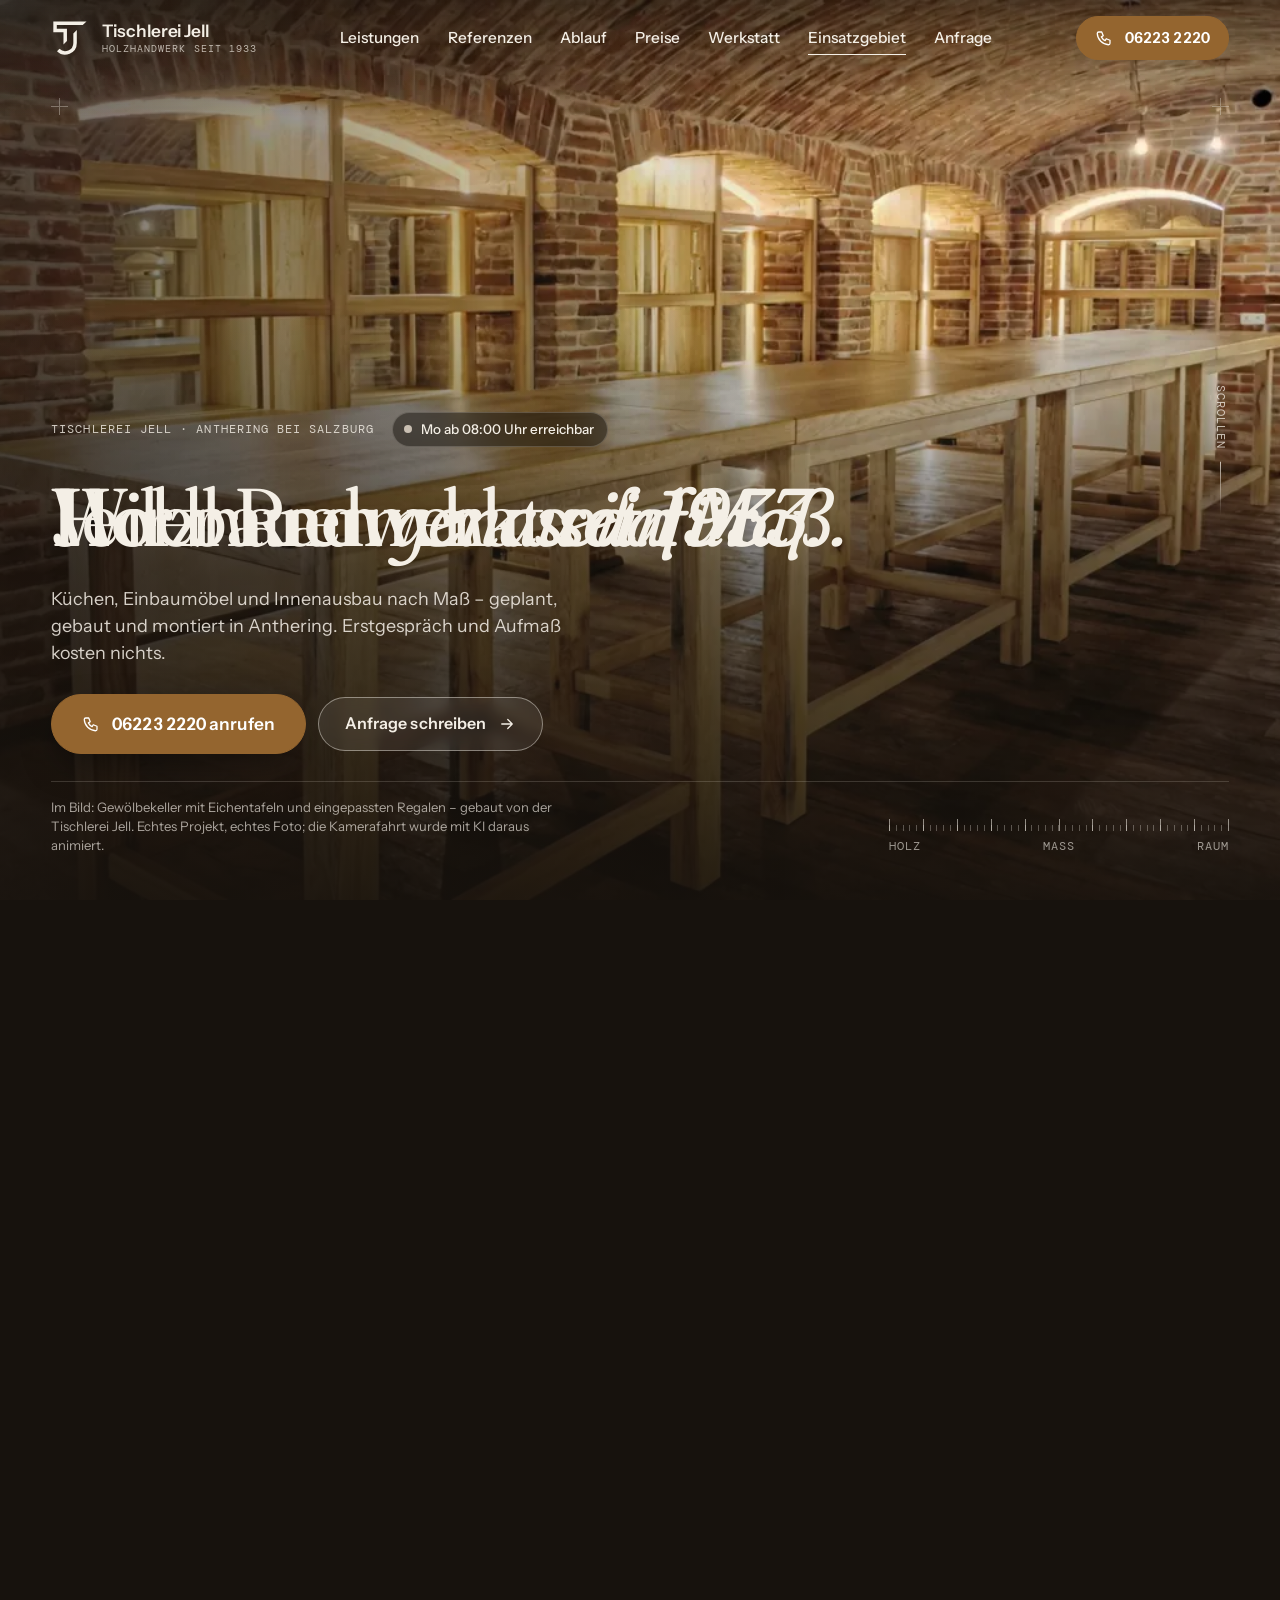
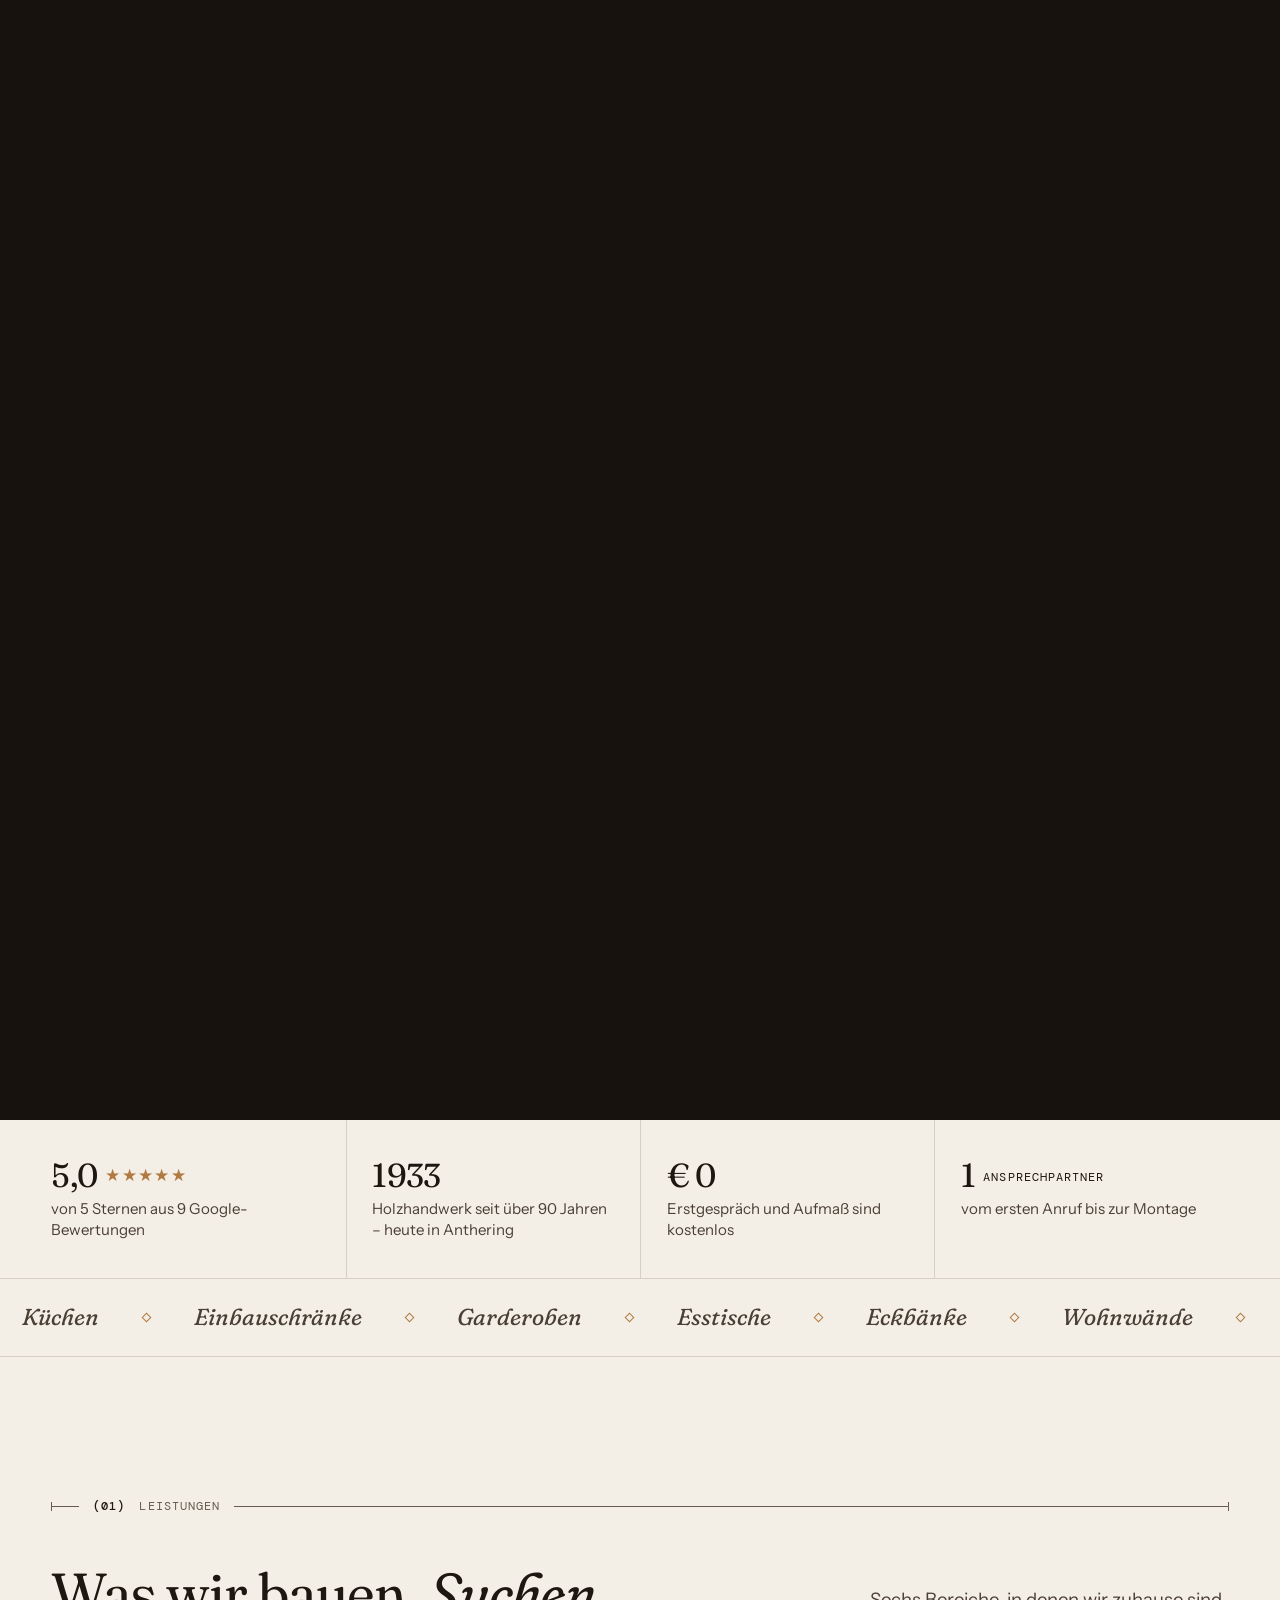
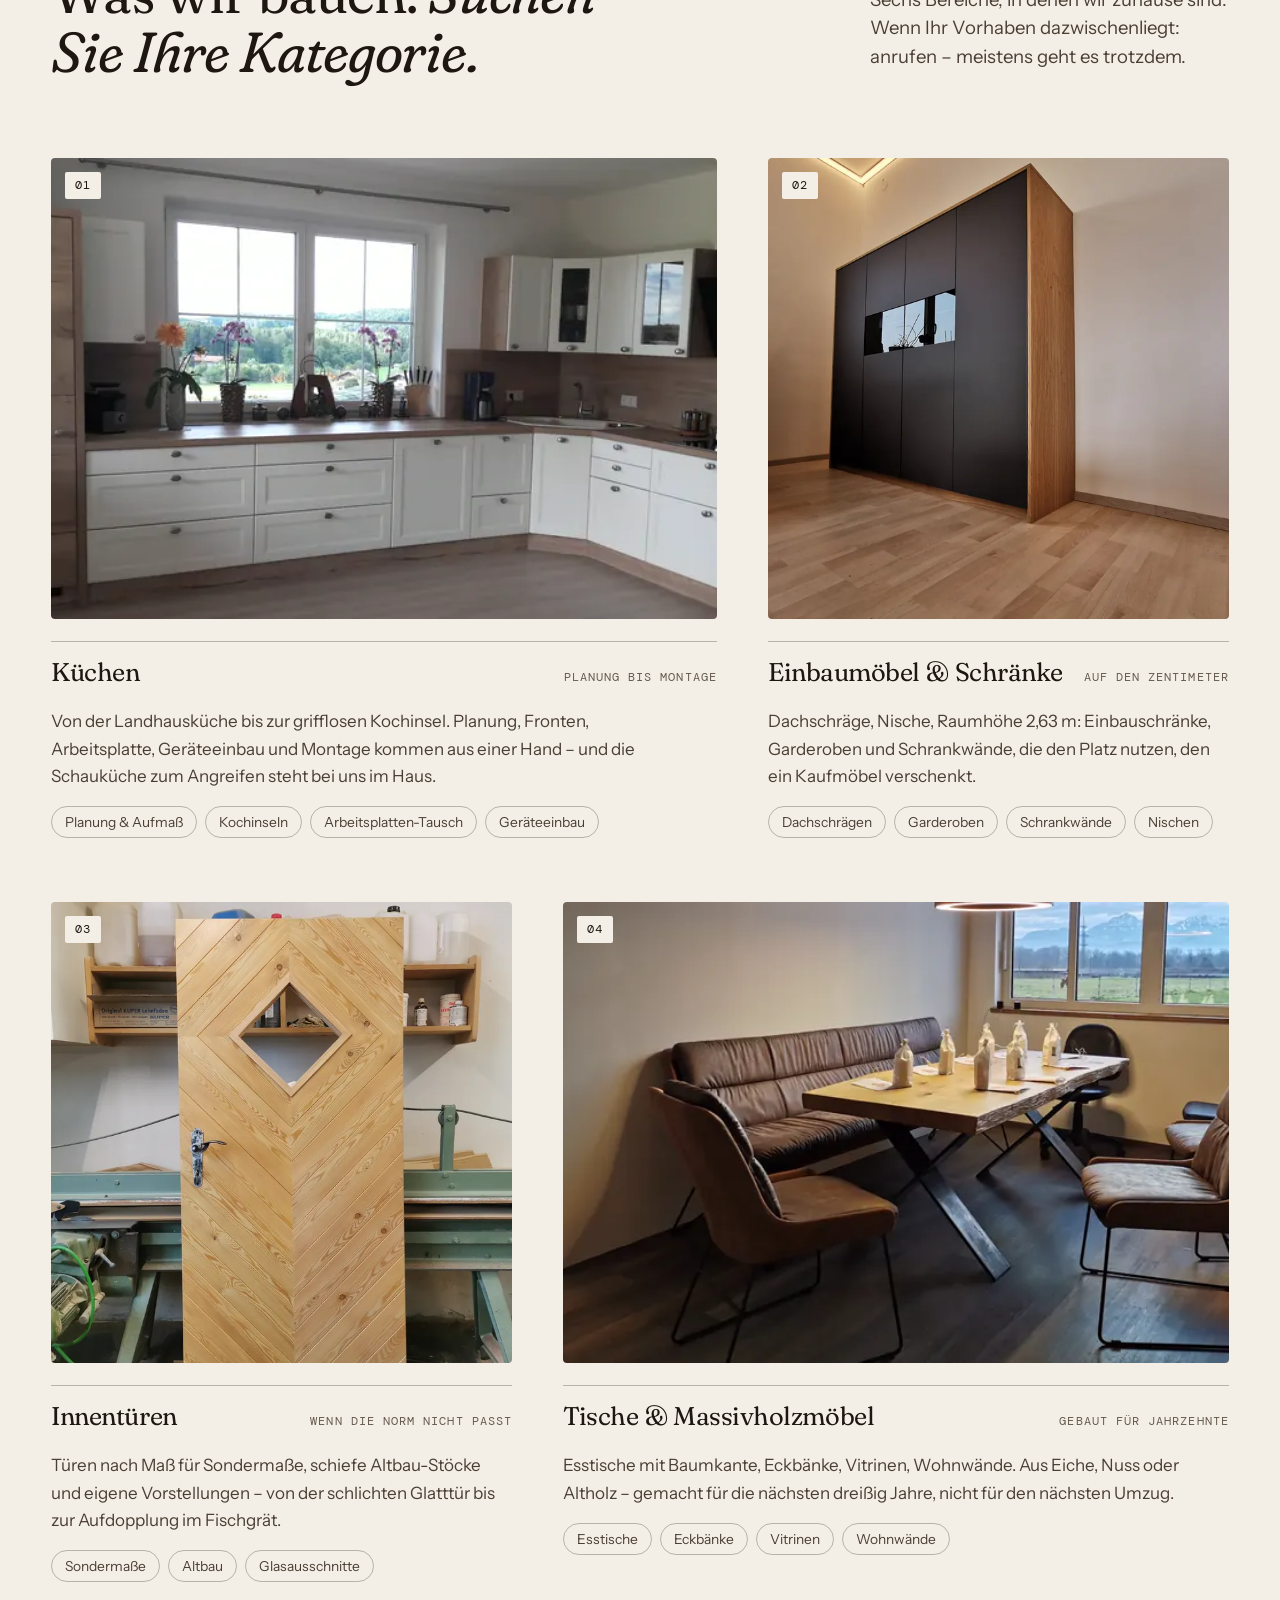
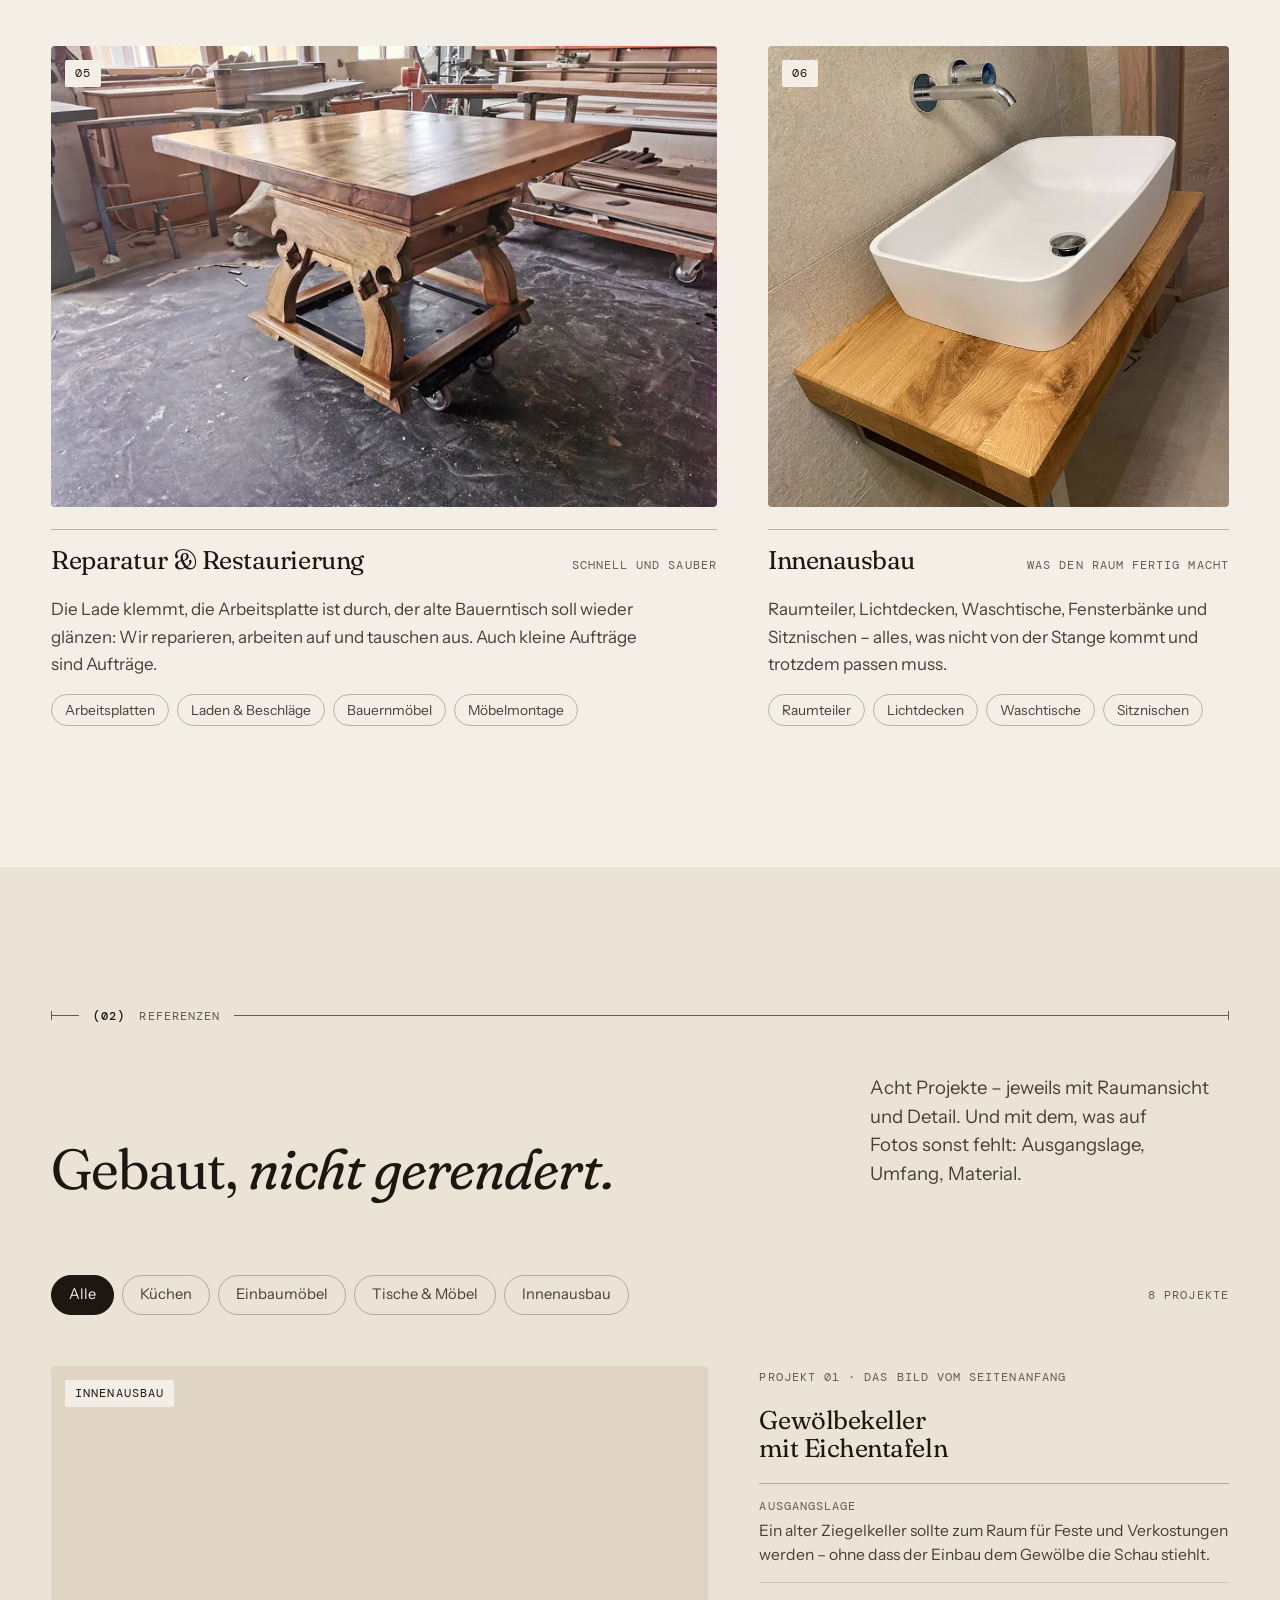
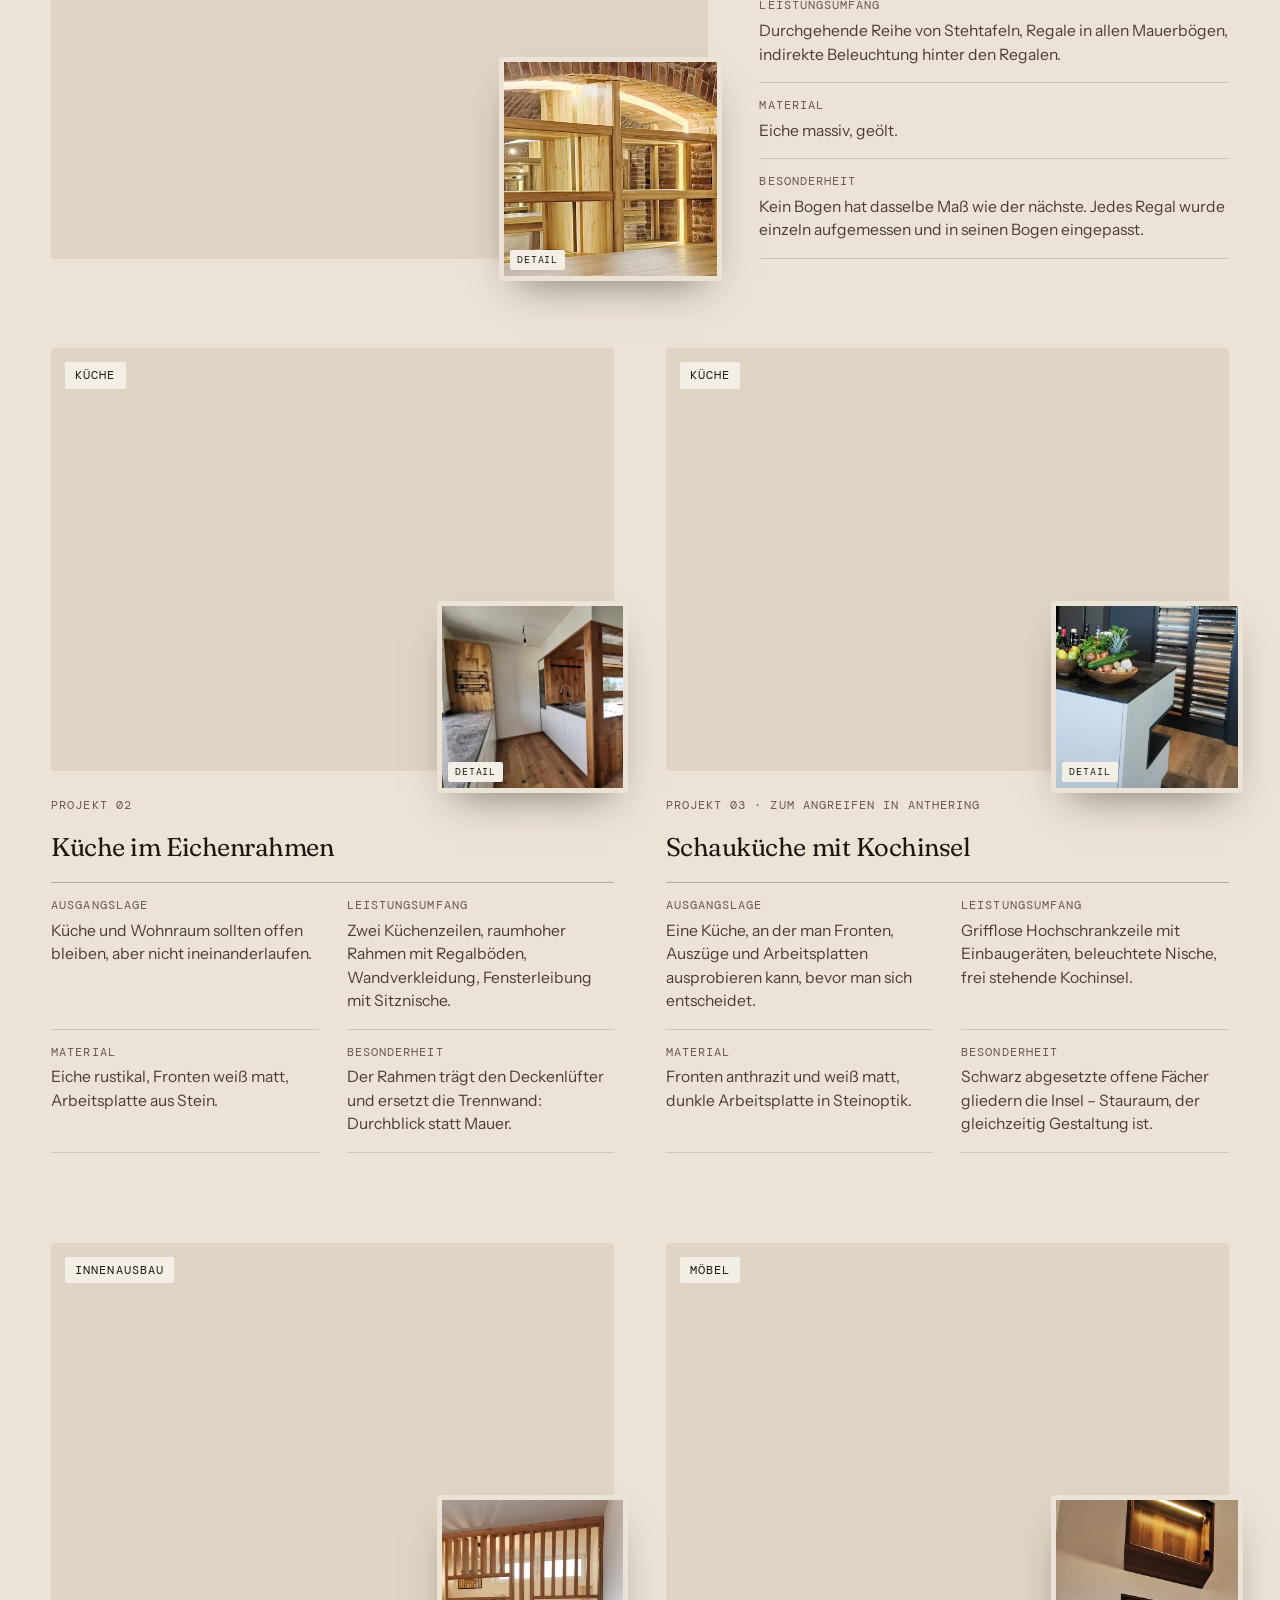
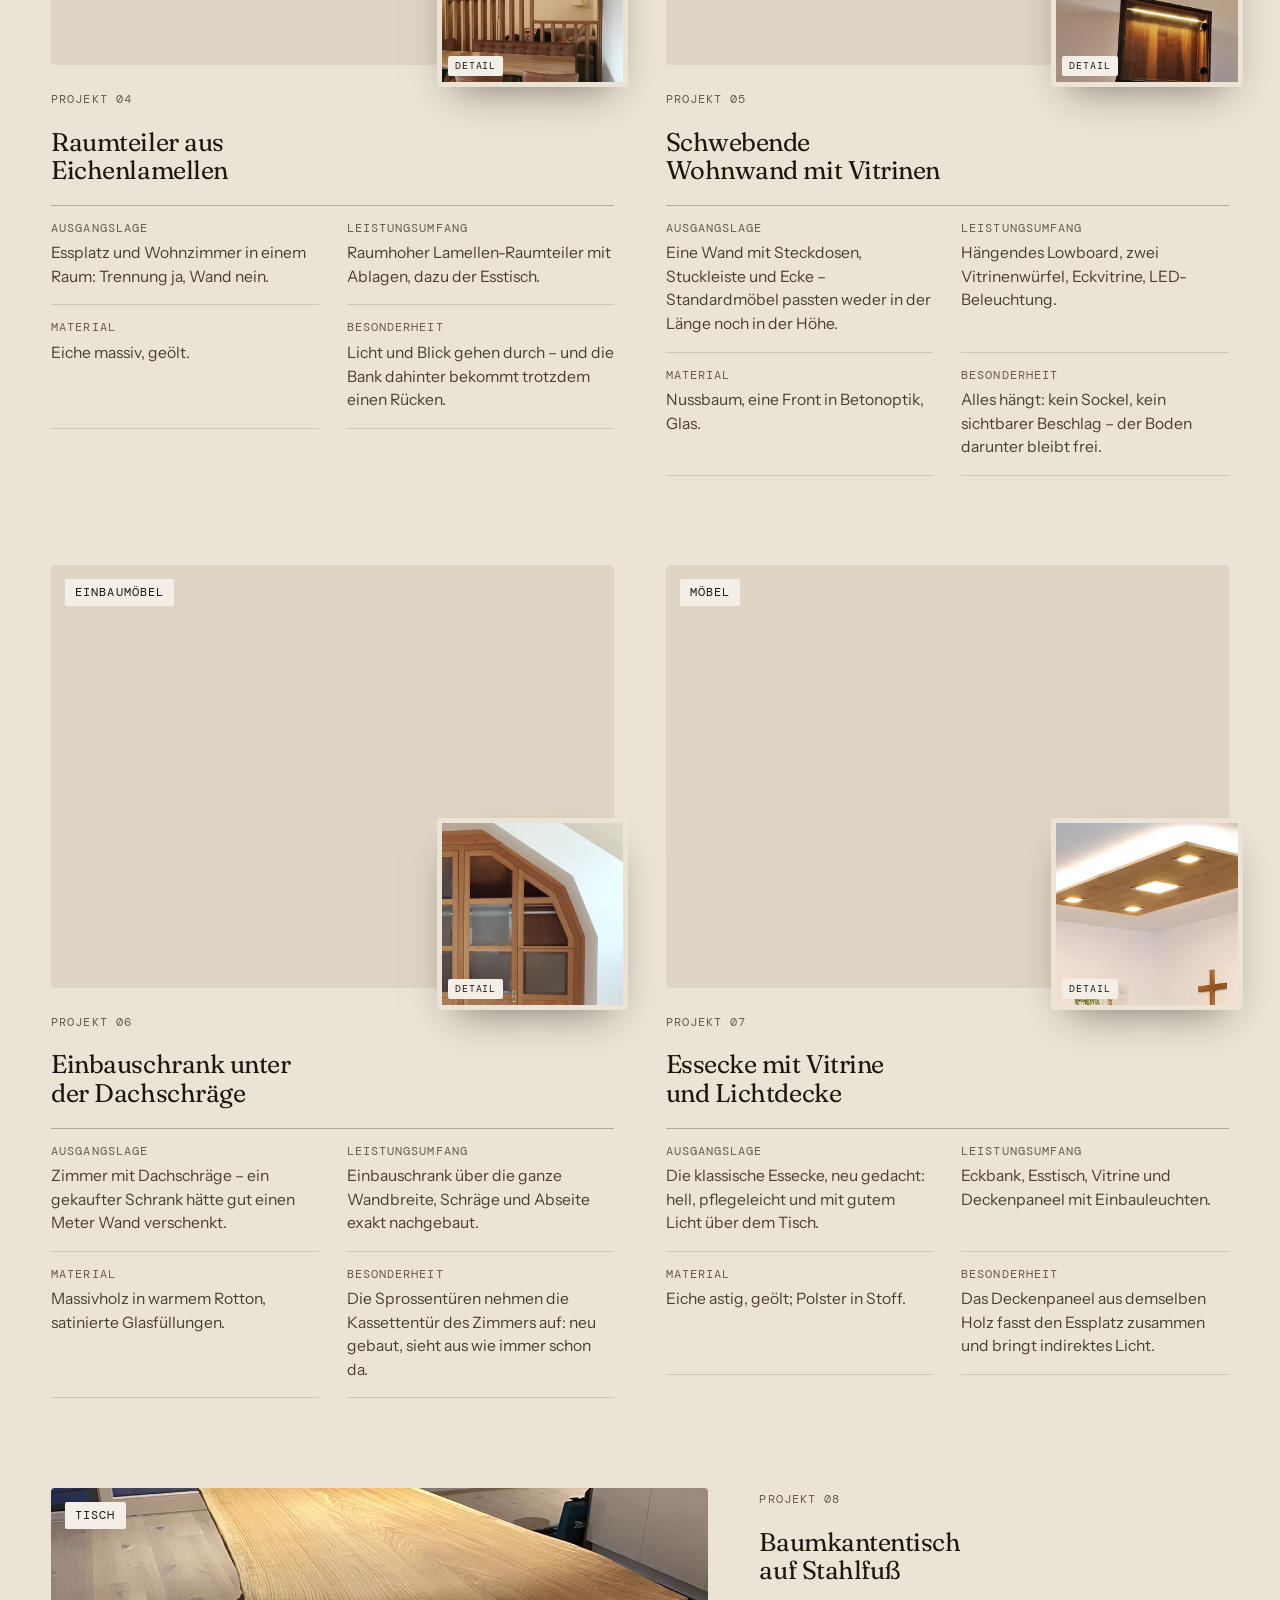
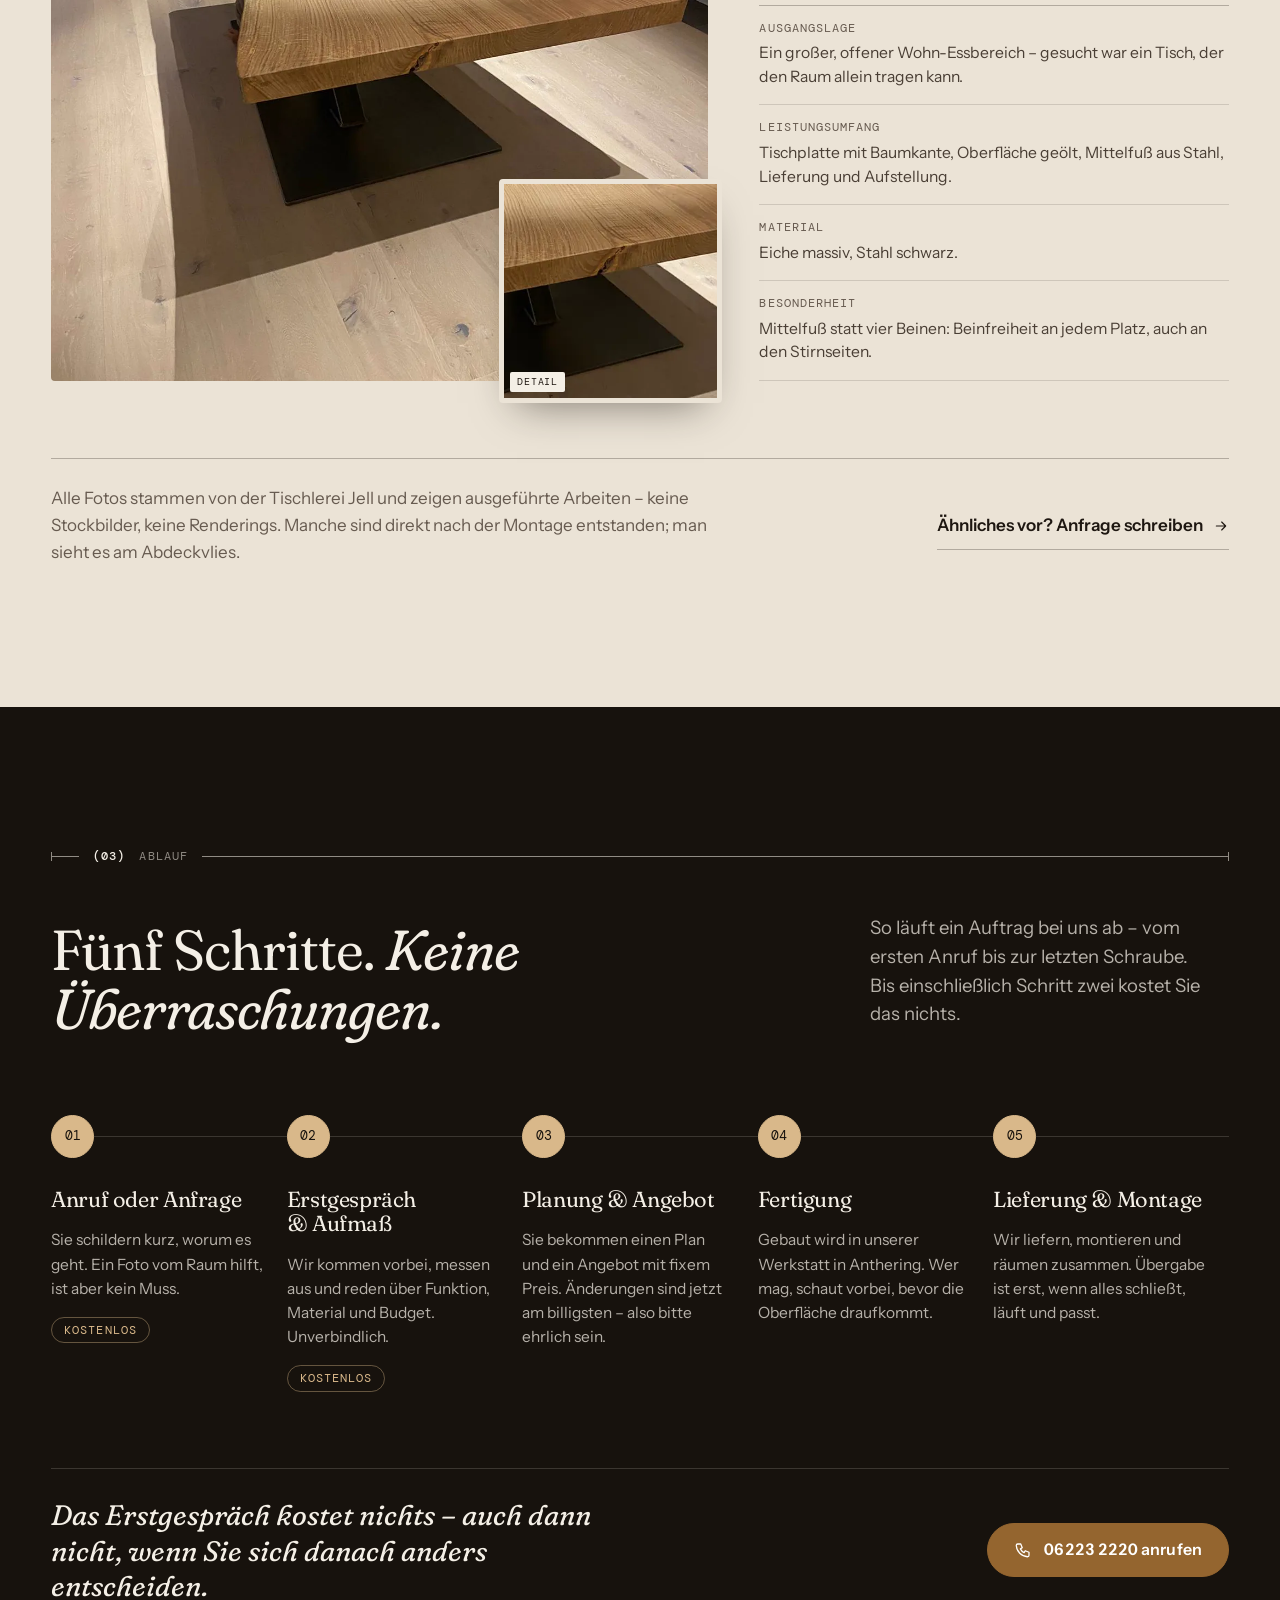
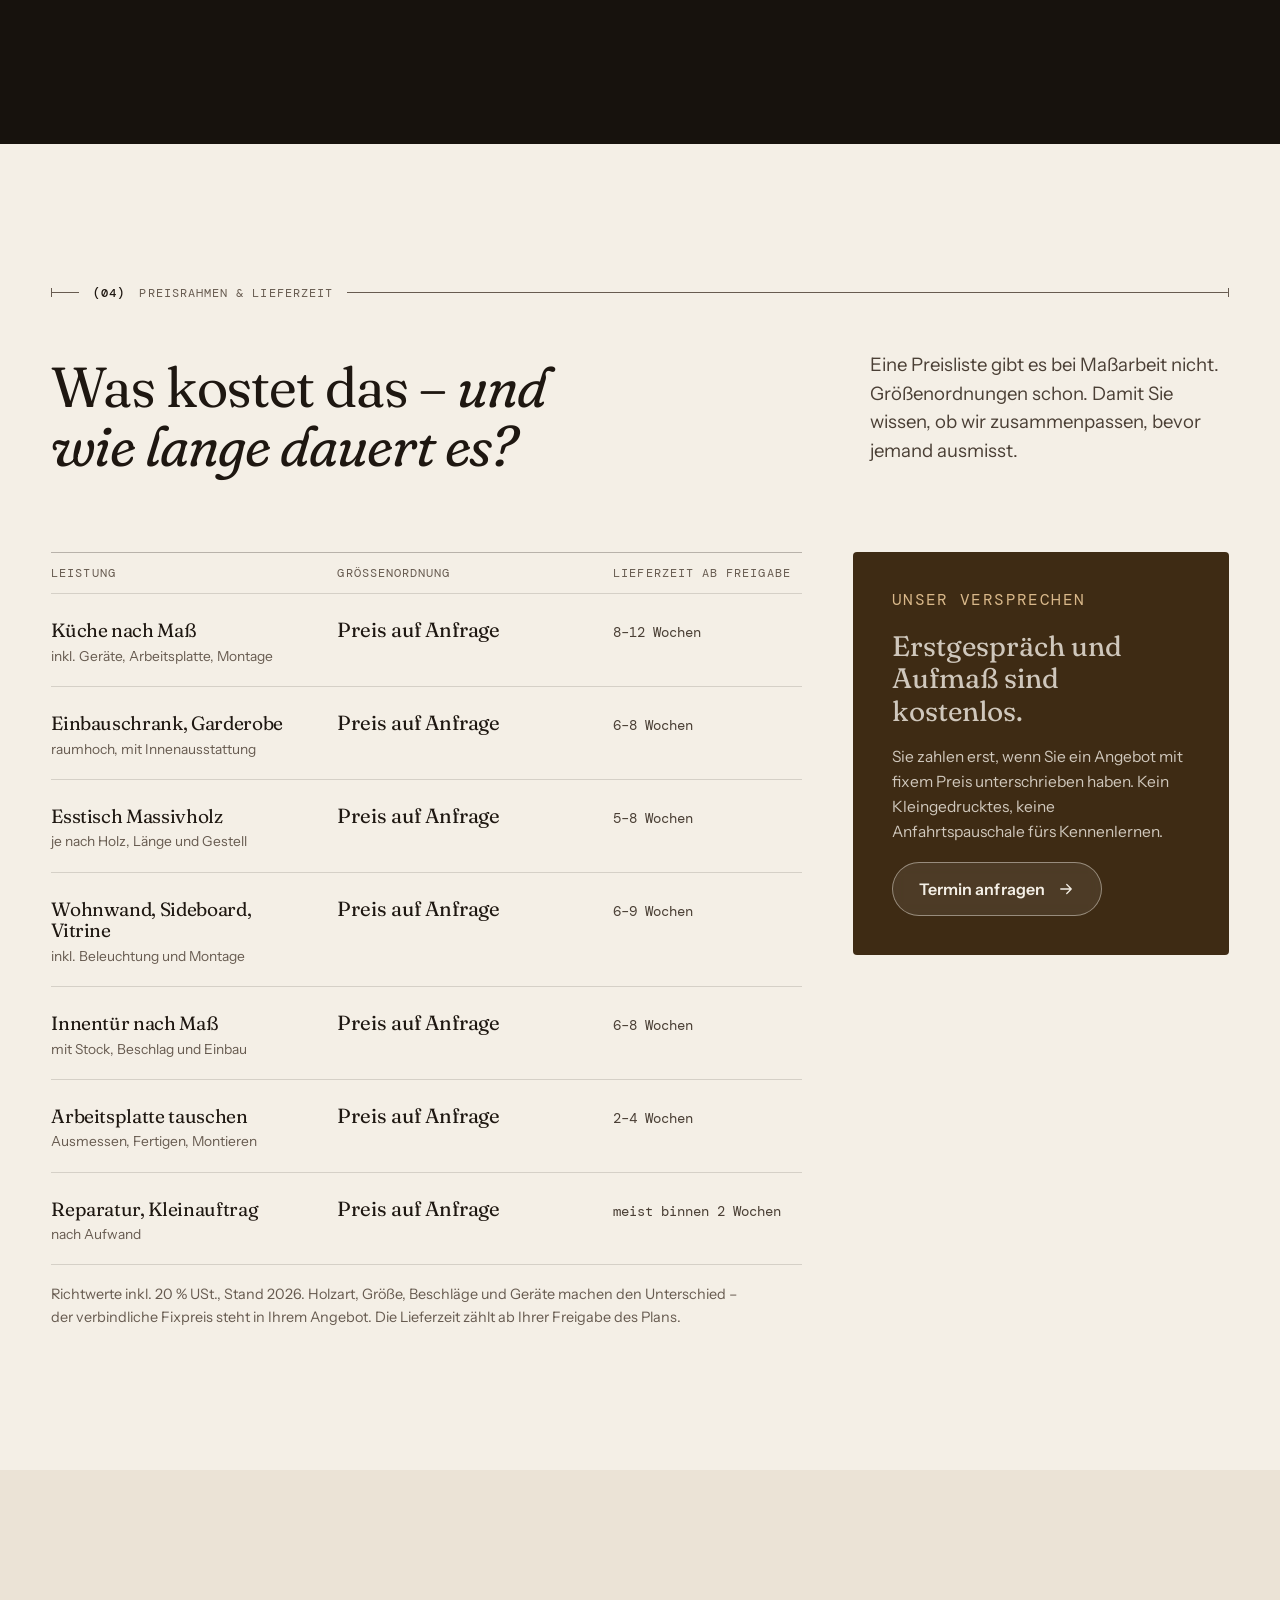
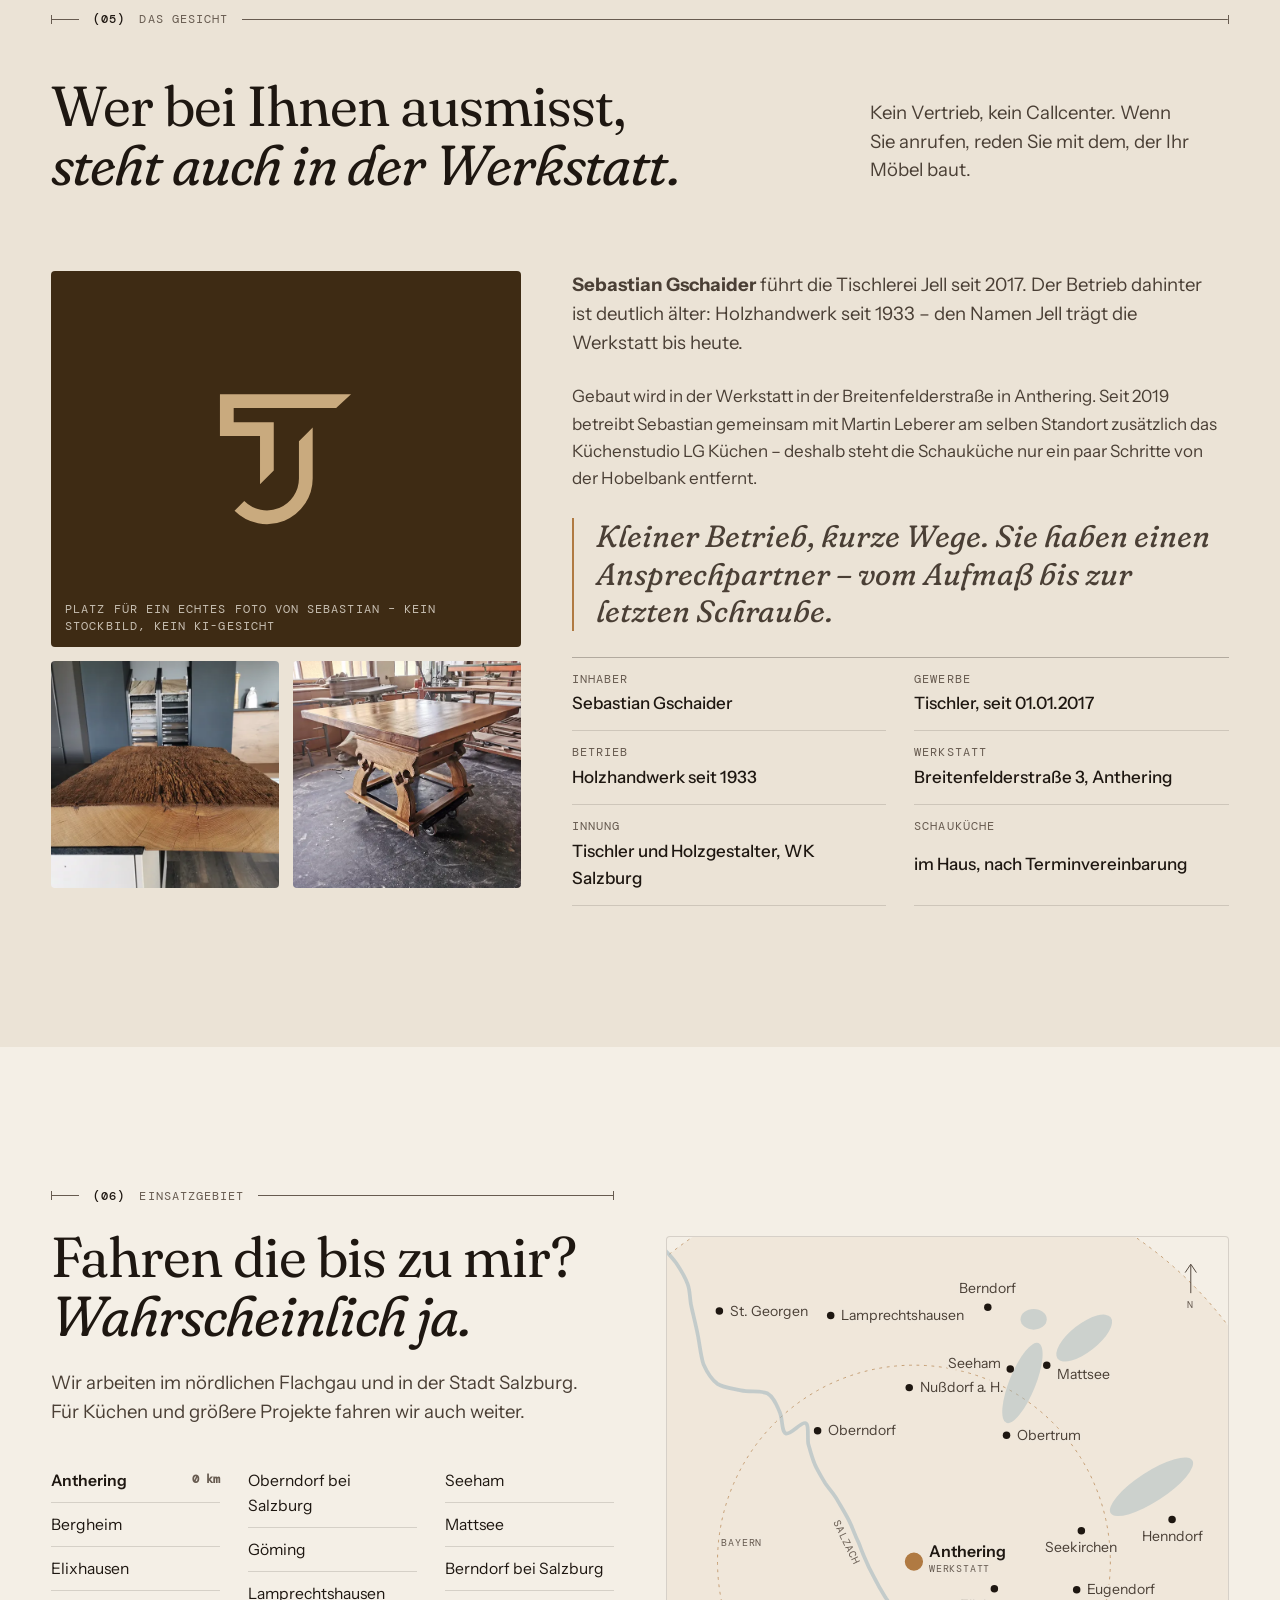
==== commit 21f86432: "Preistabelle: Beträge durch "Preis auf Anfrage" ersetzt Die Euro-Beträge und der Stundensatz waren g" ====
--- a/index.html
+++ b/index.html
@@ -502,13 +502,13 @@
           <div>
             <div class="ptable" role="table" aria-label="Preisrahmen und Lieferzeiten">
               <div class="prow prow--head mono" role="row"><span role="columnheader">Leistung</span><span role="columnheader">Größenordnung</span><span role="columnheader">Lieferzeit ab Freigabe</span></div>
-              <div class="prow reveal" role="row"><div class="prow__name" role="rowheader"><strong>Küche nach Maß</strong><small>inkl. Geräte, Arbeitsplatte, Montage</small></div><span class="amount" role="cell">€ 18.000 – 35.000</span><span class="weeks" role="cell">8–12 Wochen</span></div>
-              <div class="prow reveal" role="row"><div class="prow__name" role="rowheader"><strong>Einbauschrank, Garderobe</strong><small>raumhoch, mit Innenausstattung</small></div><span class="amount" role="cell">€ 1.200 – 1.900 / lfm</span><span class="weeks" role="cell">6–8 Wochen</span></div>
-              <div class="prow reveal" role="row"><div class="prow__name" role="rowheader"><strong>Esstisch Massivholz</strong><small>je nach Holz, Länge und Gestell</small></div><span class="amount" role="cell">€ 2.500 – 5.500</span><span class="weeks" role="cell">5–8 Wochen</span></div>
-              <div class="prow reveal" role="row"><div class="prow__name" role="rowheader"><strong>Wohnwand, Sideboard, Vitrine</strong><small>inkl. Beleuchtung und Montage</small></div><span class="amount" role="cell">€ 3.500 – 9.000</span><span class="weeks" role="cell">6–9 Wochen</span></div>
-              <div class="prow reveal" role="row"><div class="prow__name" role="rowheader"><strong>Innentür nach Maß</strong><small>mit Stock, Beschlag und Einbau</small></div><span class="amount" role="cell">€ 1.100 – 2.200 / Tür</span><span class="weeks" role="cell">6–8 Wochen</span></div>
-              <div class="prow reveal" role="row"><div class="prow__name" role="rowheader"><strong>Arbeitsplatte tauschen</strong><small>Ausmessen, Fertigen, Montieren</small></div><span class="amount" role="cell">€ 900 – 3.500</span><span class="weeks" role="cell">2–4 Wochen</span></div>
-              <div class="prow reveal" role="row"><div class="prow__name" role="rowheader"><strong>Reparatur, Kleinauftrag</strong><small>nach Aufwand</small></div><span class="amount" role="cell">€ 75 – 90 / Stunde</span><span class="weeks" role="cell">meist binnen 2 Wochen</span></div>
+              <div class="prow reveal" role="row"><div class="prow__name" role="rowheader"><strong>Küche nach Maß</strong><small>inkl. Geräte, Arbeitsplatte, Montage</small></div><span class="amount" role="cell">Preis auf Anfrage</span><span class="weeks" role="cell">8–12 Wochen</span></div>
+              <div class="prow reveal" role="row"><div class="prow__name" role="rowheader"><strong>Einbauschrank, Garderobe</strong><small>raumhoch, mit Innenausstattung</small></div><span class="amount" role="cell">Preis auf Anfrage</span><span class="weeks" role="cell">6–8 Wochen</span></div>
+              <div class="prow reveal" role="row"><div class="prow__name" role="rowheader"><strong>Esstisch Massivholz</strong><small>je nach Holz, Länge und Gestell</small></div><span class="amount" role="cell">Preis auf Anfrage</span><span class="weeks" role="cell">5–8 Wochen</span></div>
+              <div class="prow reveal" role="row"><div class="prow__name" role="rowheader"><strong>Wohnwand, Sideboard, Vitrine</strong><small>inkl. Beleuchtung und Montage</small></div><span class="amount" role="cell">Preis auf Anfrage</span><span class="weeks" role="cell">6–9 Wochen</span></div>
+              <div class="prow reveal" role="row"><div class="prow__name" role="rowheader"><strong>Innentür nach Maß</strong><small>mit Stock, Beschlag und Einbau</small></div><span class="amount" role="cell">Preis auf Anfrage</span><span class="weeks" role="cell">6–8 Wochen</span></div>
+              <div class="prow reveal" role="row"><div class="prow__name" role="rowheader"><strong>Arbeitsplatte tauschen</strong><small>Ausmessen, Fertigen, Montieren</small></div><span class="amount" role="cell">Preis auf Anfrage</span><span class="weeks" role="cell">2–4 Wochen</span></div>
+              <div class="prow reveal" role="row"><div class="prow__name" role="rowheader"><strong>Reparatur, Kleinauftrag</strong><small>nach Aufwand</small></div><span class="amount" role="cell">Preis auf Anfrage</span><span class="weeks" role="cell">meist binnen 2 Wochen</span></div>
             </div>
             <p class="price-note">Richtwerte inkl. 20&nbsp;% USt., Stand 2026. Holzart, Größe, Beschläge und Geräte machen den Unterschied – der verbindliche Fixpreis steht in Ihrem Angebot. Die Lieferzeit zählt ab Ihrer Freigabe des Plans.</p>
           </div>
